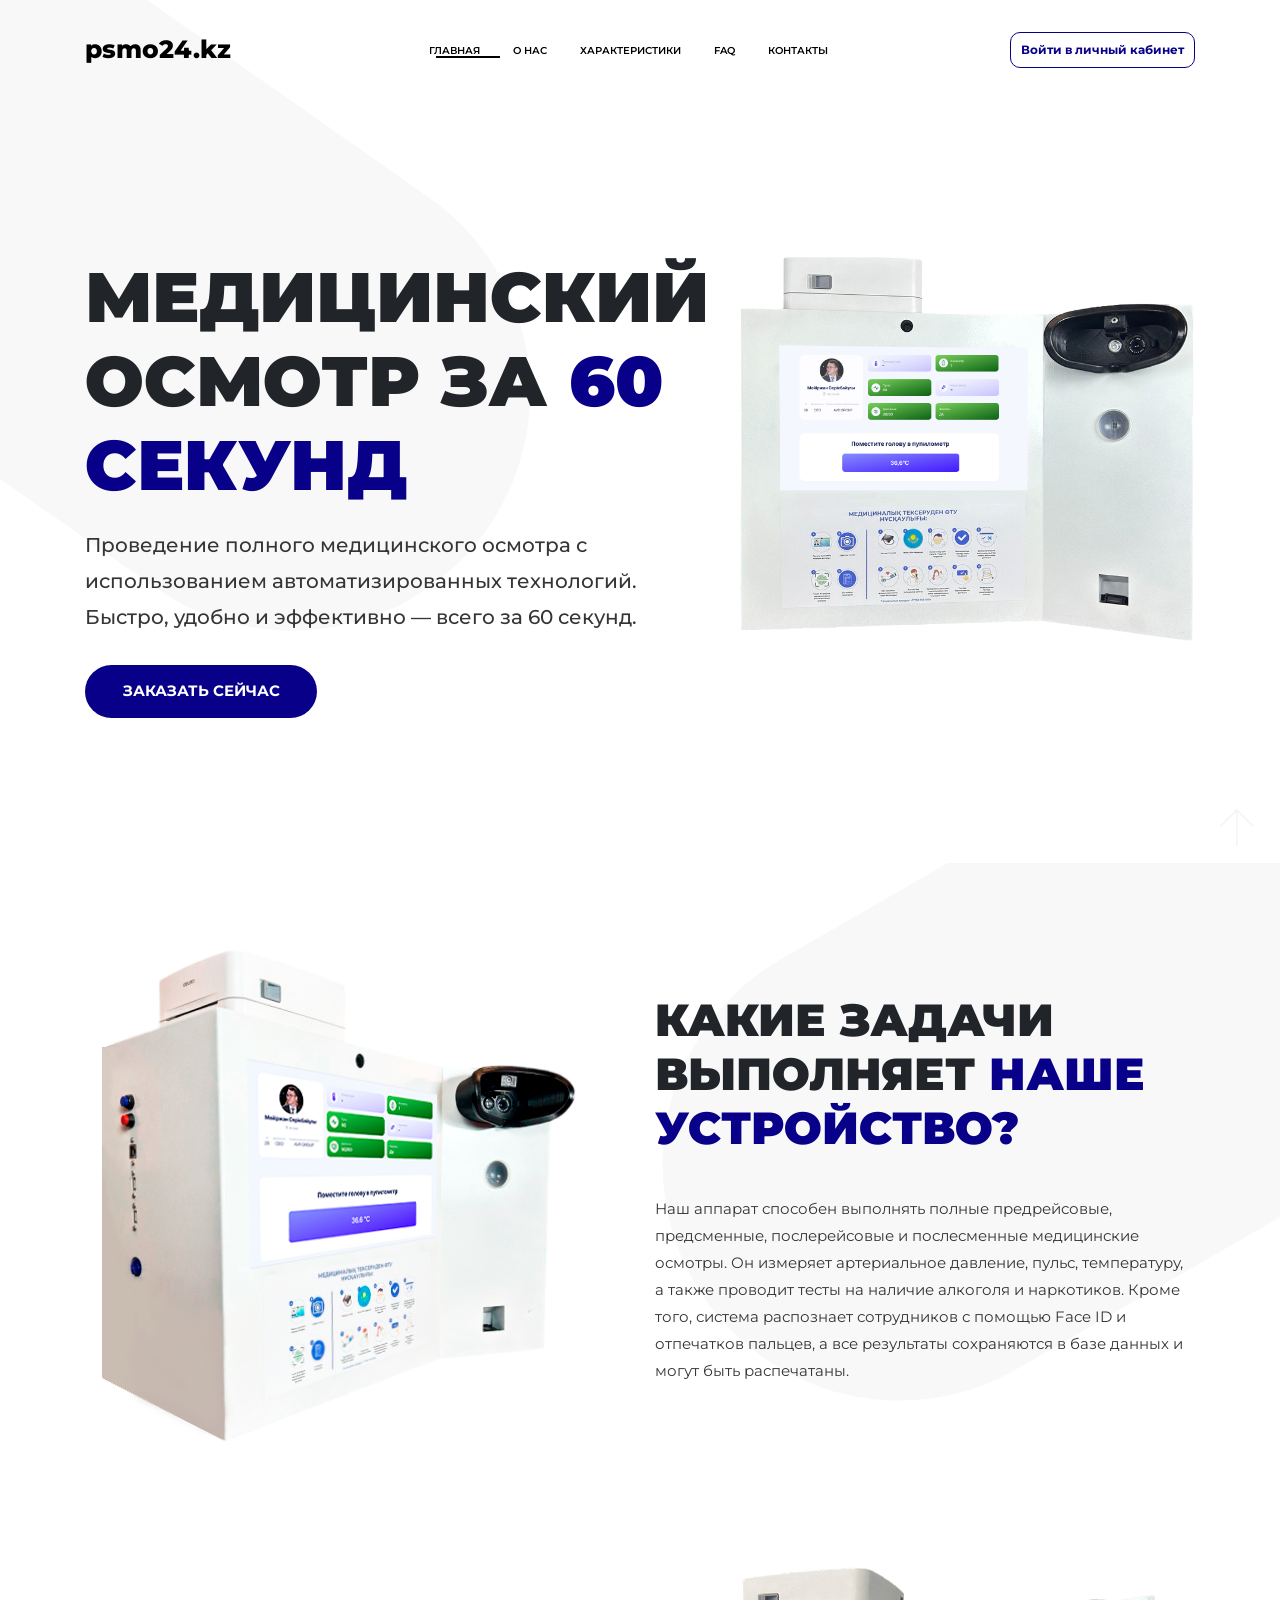
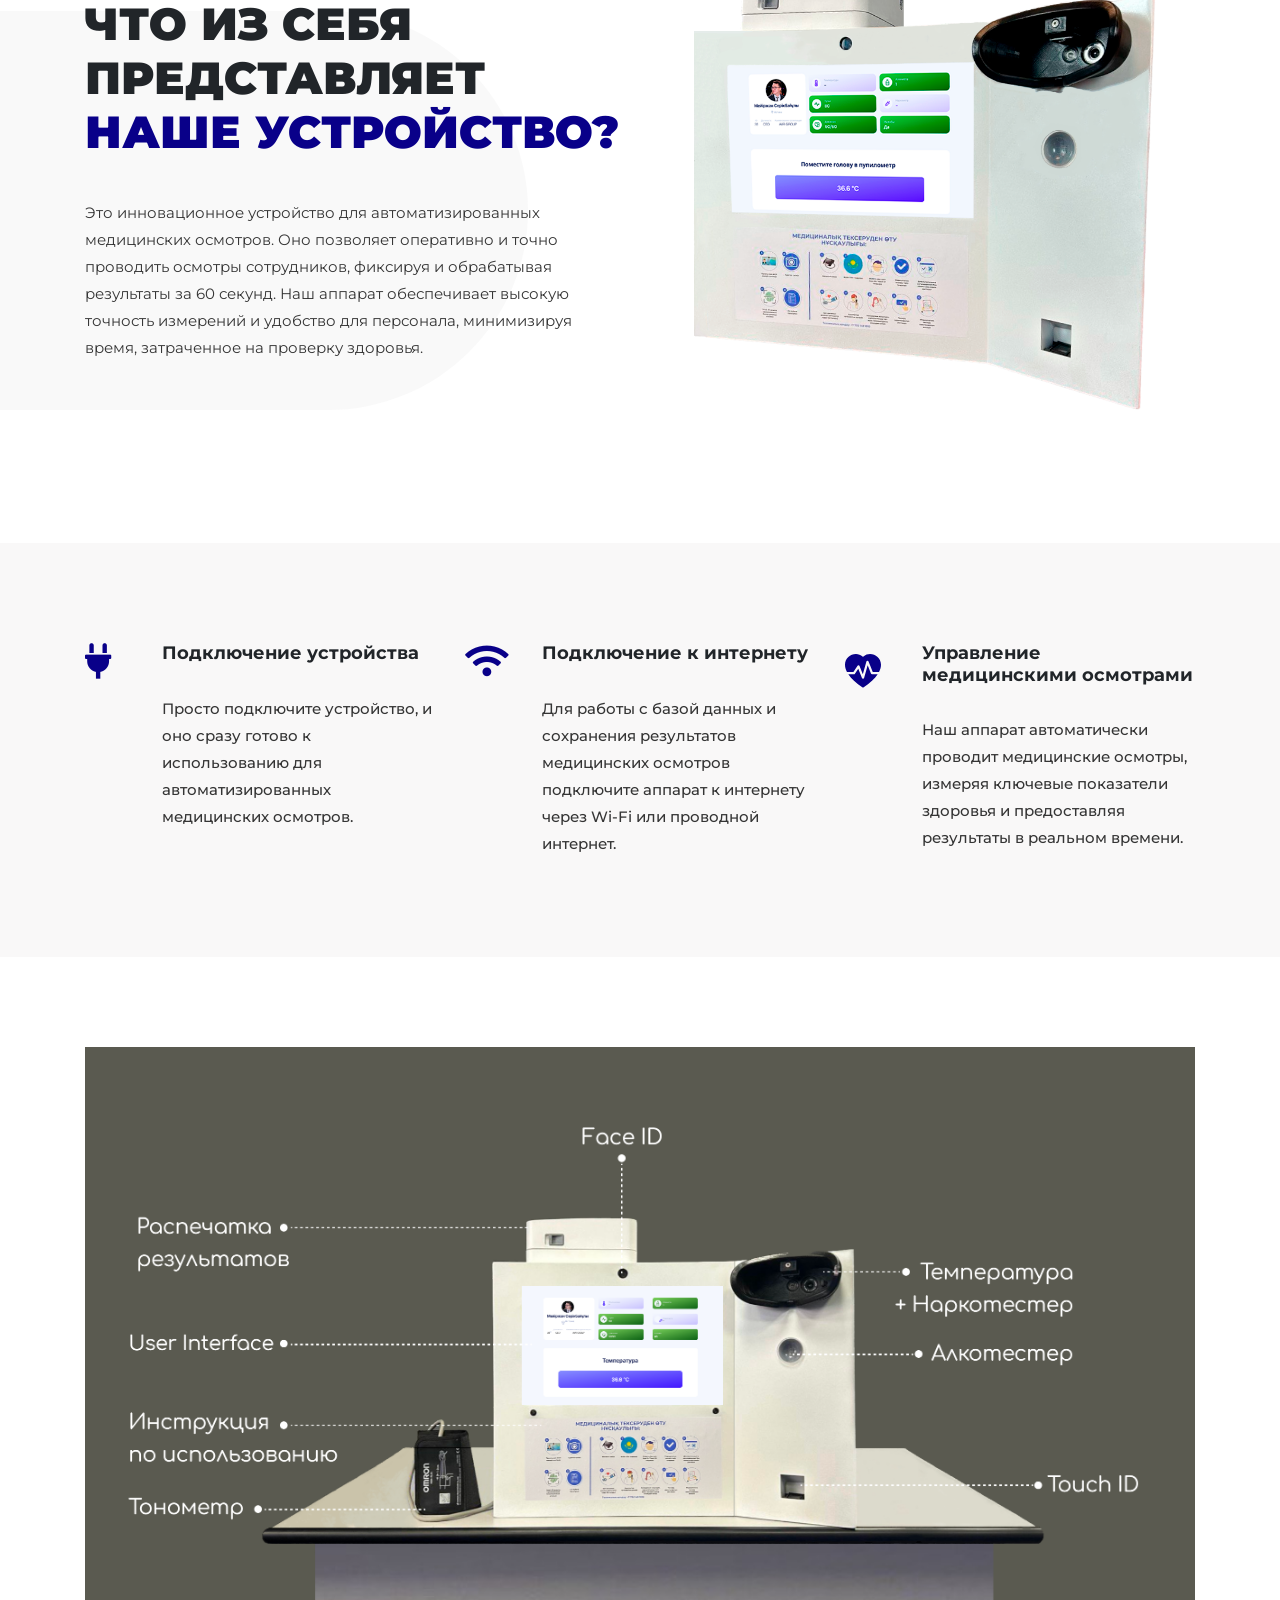
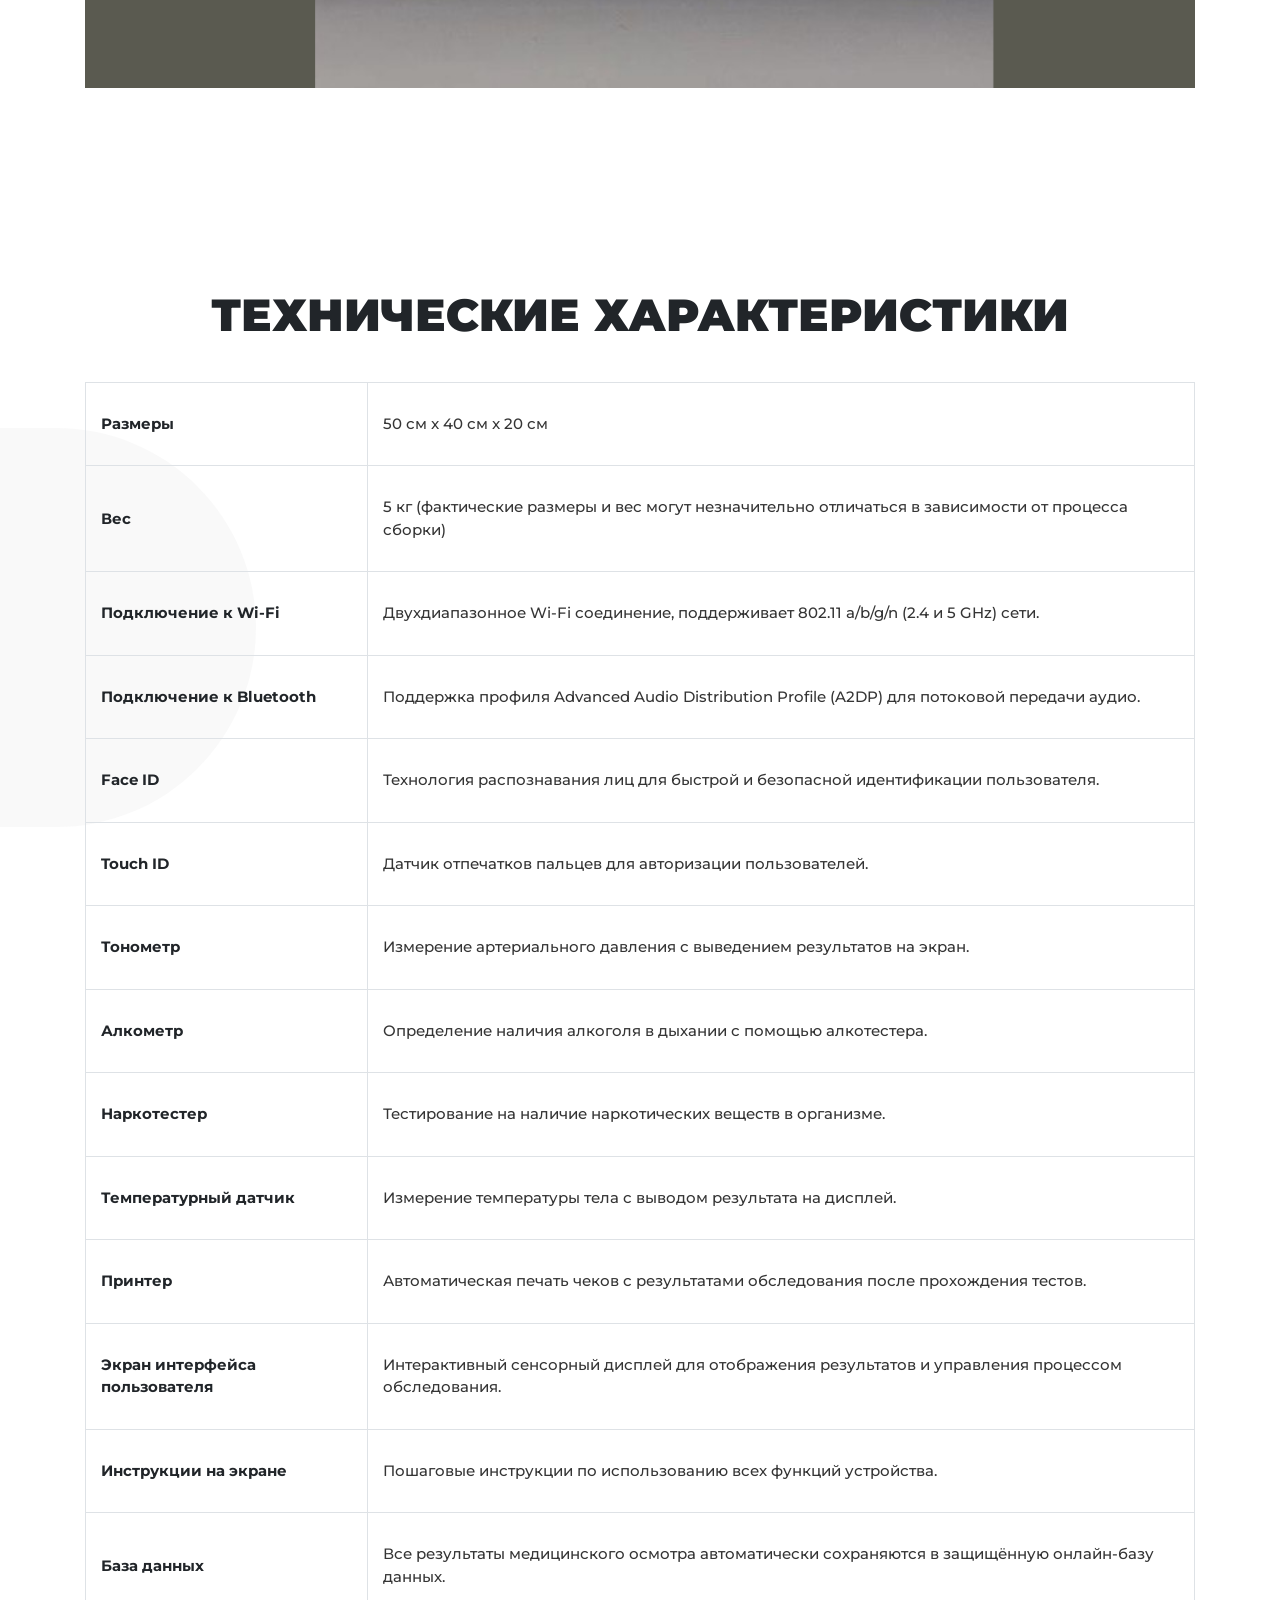
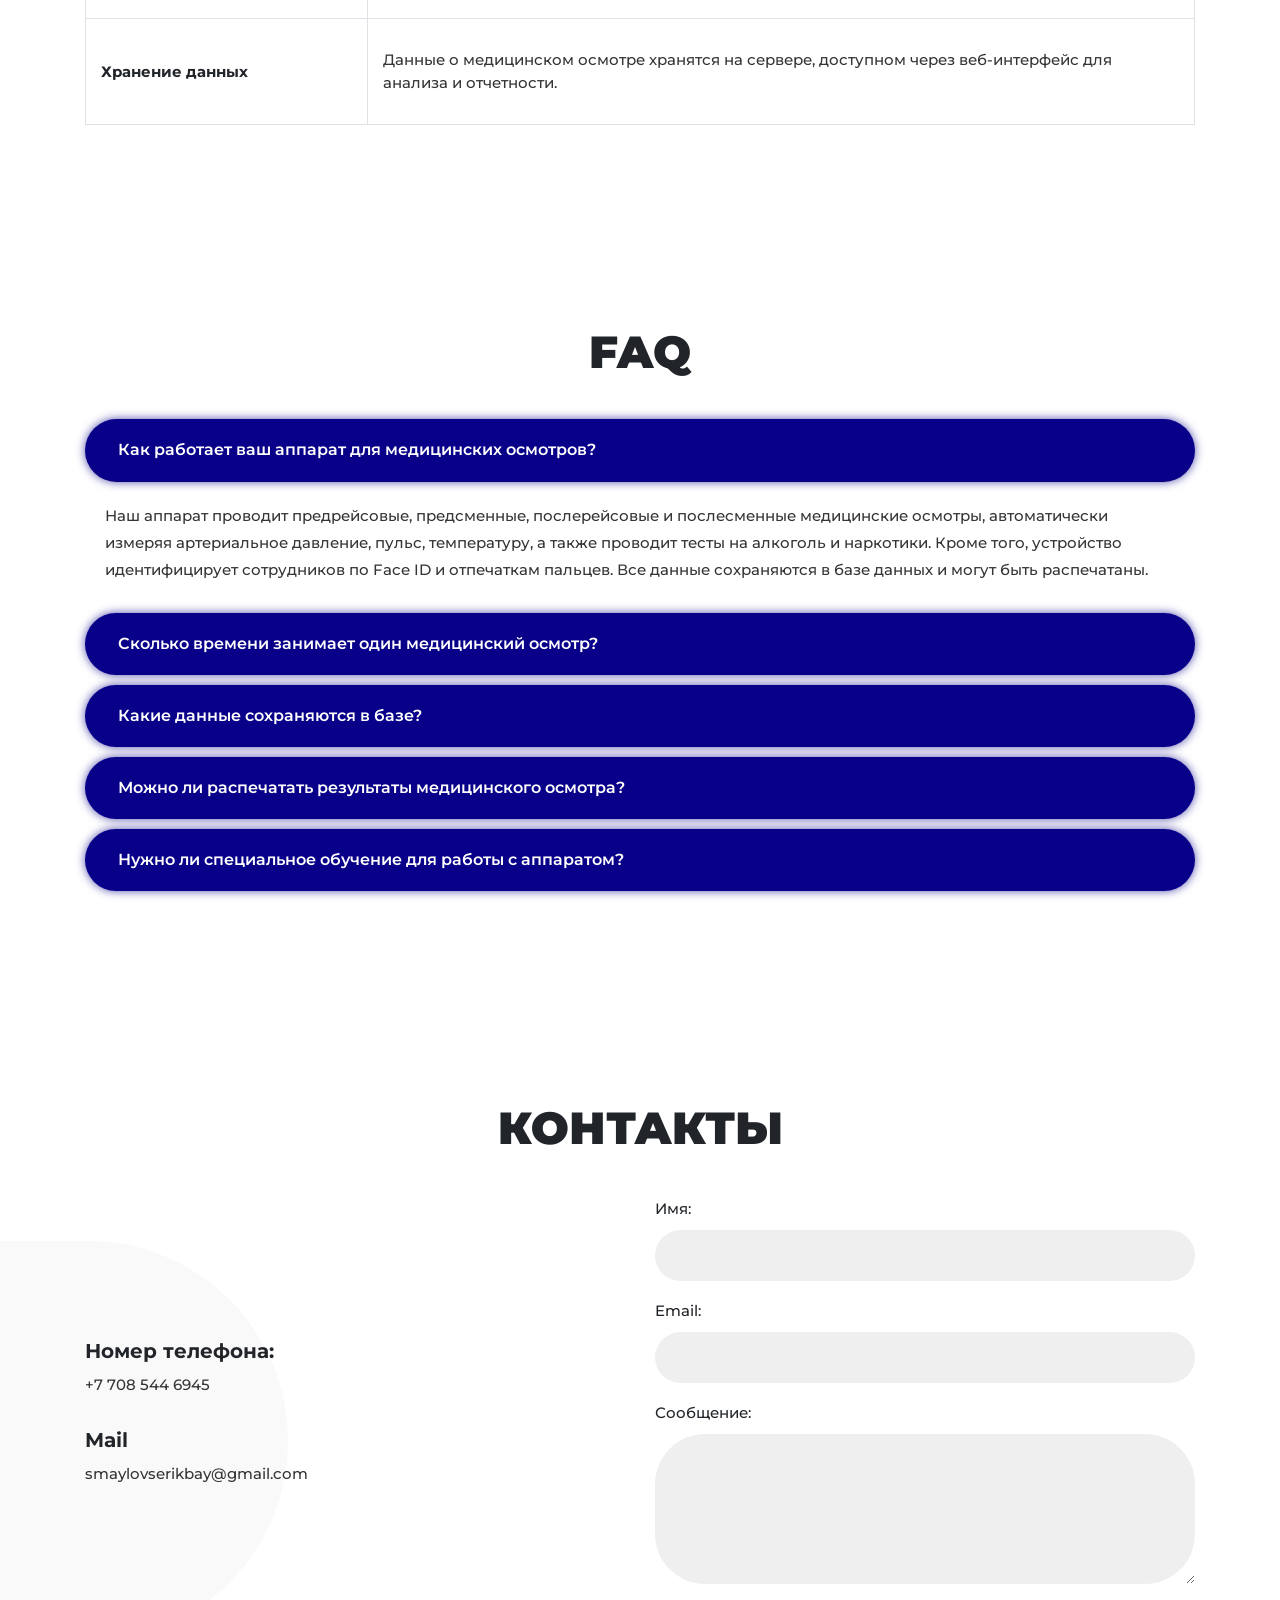
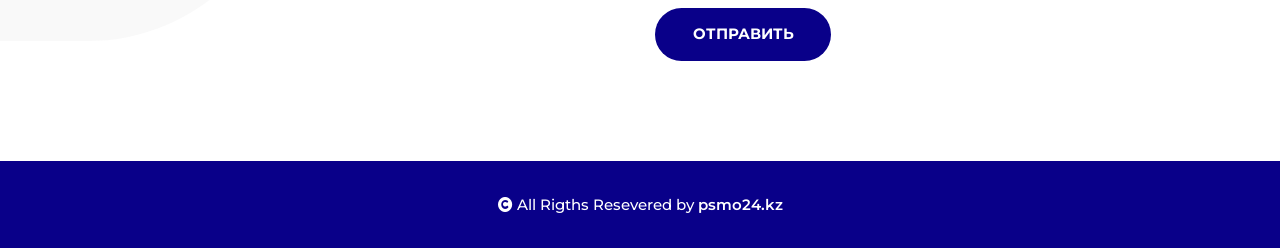
==== index.html @ 91b218cb "Deploy psmo24" ====
﻿<!DOCTYPE html>
<html class="no-js" lang="ru">
   <head>
      <meta charset="utf-8" />
      <meta http-equiv="x-ua-compatible" content="ie=edge" />
      <title>PSMO24 | Автоматизированная система медицинского осмотра</title>
      <meta name="description" content="Автоматизированная система медицинского осмотра" />
      <meta name="viewport" content="width=device-width, initial-scale=1, shrink-to-fit=no" />

      <link rel="manifest" href="site.webmanifest" />
      <link rel="apple-touch-icon" href="icon.png" />
      <!-- Place favicon.ico in the root directory -->

      <link rel="stylesheet" href="css\normalize.css" />
      <link rel="stylesheet" href="css\main.css" />
      <link rel="stylesheet" href="css\swiper.min.css" />
      <link rel="stylesheet" href="css\fancybox.min.css" />
      <link rel="stylesheet" href="css\slinky.min.css" />
      <link rel="stylesheet" href="css\font-awesome.min.css" />
      <link rel="stylesheet" href="css\bootstrap.min.css" />
      <link rel="stylesheet" href="css\thecho.css" />
      <link rel="stylesheet" href="css\responsive.css" />
   </head>

   <body>
      <!--[if lte IE 9]>
         <p class="browserupgrade">
            You are using an <strong>outdated</strong> browser. Please
            <a href="https://browsehappy.com/">upgrade your browser</a> to improve your experience and security.
         </p>
      <![endif]-->

      <!-- ============================================================================ -->
      <!-- =============================== Header Area ================================ -->
      <!-- ============================================================================ -->

      <header style="" class="thecho-header-area nav-header">
         <div class="container">
            <div class="row">
               <div class="col-md">
                  <nav class="navbar navbar-expand-md">
                     <a class="navbar-brand header-logo" href="index.html">PSMO24.kz</a>
                     <button
                        class="navbar-toggler"
                        type="button"
                        data-toggle="collapse"
                        data-target="#navbarSupportedContent"
                        aria-controls="navbarSupportedContent"
                        aria-expanded="false"
                        aria-label="Toggle navigation"
                     >
                        <span class="navbar-toggler-icon"></span>
                     </button>

                     <div class="collapse navbar-collapse" id="navbarSupportedContent">
                        <ul style="font-size: 10px; flex-wrap: wrap; justify-content: center;" class="one-page-nav navbar-nav mx-auto">
                           <li class="nav-item">
                              <a class="nav-link active" href="#home">Главная<span class="sr-only">(current)</span></a>
                           </li>
                           <li class="nav-item"><a class="nav-link" href="#about">О нас</a></li>
                           <li class="nav-item"><a class="nav-link" href="#features">Характеристики</a></li>
                           <li class="nav-item"><a class="nav-link" href="#faq-area">FAQ</a></li>
                           <li class="nav-item"><a class="nav-link" href="#contact">Контакты</a></li>
                        </ul>
                     </div>
                     <!-- .collapse .navbar-collapse -->
                     <a href="https://login.psmo24.kz/ru" class="login-btn">Войти в личный кабинет</a>
                  </nav>
               </div>
               <!-- .col -->
            </div>
            <!-- .row -->
         </div>
         <!-- .container -->
      </header>
      <!-- .thecho-header-area -->

      <header class="thecho-mobile-menu-area">
         <div class="container">
            <div class="row">
               <div class="col-md">
                  <div class="thecho-mobile-menu">
                     <ul class="active">
                        <li>
                           <a href="index.html"><span>psmo24</span></a>
                        </li>
                        <li>
                           <a href="#">
                              <span>
                                 <span class="bar"></span>
                                 <span class="bar"></span>
                                 <span class="bar"></span>
                              </span>
                           </a>
                           <ul class="one-page-nav">
                              <li>
                                 <a href="#home"><span>Главная</span></a>
                              </li>
                              <li>
                                 <a href="#about"><span>О нас</span></a>
                              </li>
                              <li>
                                 <a href="#features"><span>Характеристики</span></a>
                              </li>
                              <li>
                                 <a href="#products"><span>Продукты</span></a>
                              </li>
                              <li>
                                 <a href="#reviews"><span>Отзывы</span></a>
                              </li>
                              <li>
                                 <a href="#faq"><span>Faq</span></a>
                              </li>
                              <li>
                                 <a href="#contact"><span>Контакты</span></a>
                              </li>
                              <a href="https://login.psmo24.kz/ru" class="login-btn">Войти в личный кабинет</a>
                           </ul>
                        </li>
                     </ul>
                  </div>
                  <!-- .thecho-mobile-menu -->
               </div>
               <!-- .col -->
            </div>
            <!-- .row -->
         </div>
         <!-- .container -->
      </header>
      <!-- .thecho-mobile-menu-area -->

      <!-- ============================================================================ -->
      <!-- =============================== Banner Area ================================ -->
      <!-- ============================================================================ -->

      <section class="thecho-banner-area" id="home">
         <div class="banner-shape-bg">
            <img
               data-paroller-factor="-0.2"
               data-paroller-factor-xs="0.8"
               data-paroller-type="foreground"
               data-paroller-direction="horizontal"
               class="banner-shape"
               src="images\shape-1.svg"
               alt="Echo"
            />
         </div>
         <!-- .banner-shape-bg -->
         <div class="container">
            <div class="row">
               <div class="col-md md-order-2">
                  <div class="banner-intro">
                     <h1>МЕДИЦИНСКИЙ ОСМОТР ЗА <span>60 секунд</span></h1>
                     <p>
                        Проведение полного медицинского осмотра с использованием автоматизированных технологий. Быстро,
                        удобно и эффективно — всего за 60 секунд.
                     </p>
                     <div class="banner-cta">
                        <a href="#" class="thecho-btn text-uppercase">Заказать сейчас</a>
                     </div>
                     <!-- .banner-cta -->
                  </div>
                  <!-- .banner-intro -->
               </div>
               <!-- .col -->
               <div class="col-md md-order-1">
                  <div class="product-intro">
                     <img class="intro-thcho" src="images/main-1.png" alt="Echo" />

                     <!-- <div class="mic-details">
                            <div class="mic-wrapper feature-wrapper">
                                <div class="thecho-ovh">
                                    <h6>Microphone Off</h6>
                                </div>
                            </div>
                            <div class="mic-off feature-btn"></div>
                        </div>

                        <div class="vol-up-details">
                            <div class="feature-wrapper">
                                <div class="thecho-ovh">
                                    <h6>Make Volume Up</h6>
                                </div>
                            </div>
                            <div class="vol-up feature-btn"></div>
                        </div>

                        <div class="action-details">
                            <div class="action-wrapper feature-wrapper">
                                <div class="thecho-ovh">
                                    <h6>Great Action Btn</h6>
                                </div>
                            </div>
                            <div class="action-btn feature-btn"></div>
                        </div>
                        
                        <div class="vol-down-details">
                            <div class="feature-wrapper">
                                <div class="thecho-ovh">
                                    <h6>Make Volume Down</h6>
                                </div>
                            </div>
                            <div class="vol-down feature-btn"></div>
                        </div> -->
                  </div>
                  <!-- .product-intro -->
               </div>
               <!-- .col -->
            </div>
            <!-- .row -->
         </div>
         <!-- .container -->
      </section>
      <!-- .thecho-banner-area -->

      <!-- ============================================================================ -->
      <!-- ================================ About Area ================================ -->
      <!-- ============================================================================ -->

      <section class="thecho-about-area" id="about">
         <div class="thecho-single-about about-first">
            <div class="about-shape-bg">
               <img
                  data-paroller-factor="0.1"
                  data-paroller-factor-xs="0.8"
                  data-paroller-type="foreground"
                  data-paroller-direction="horizontal"
                  class="about-shape-one"
                  src="images\shape-2.svg"
                  alt="Echo"
               />
            </div>
            <!-- .about-shape-bg -->
            <div class="container">
               <div class="row">
                  <div class="col-md align-self-center">
                     <img class="intro-thcho" src="images/main-diagonal.png" alt="Echo" />
                  </div>
                  <!-- .col -->
                  <div class="col-md align-self-center">
                     <div class="about-details">
                        <h2 class="thecho-heading">Какие задачи выполняет <span>наше устройство?</span></h2>
                        <p>
                           Наш аппарат способен выполнять полные предрейсовые, предсменные, послерейсовые и послесменные
                           медицинские осмотры. Он измеряет артериальное давление, пульс, температуру, а также проводит
                           тесты на наличие алкоголя и наркотиков. Кроме того, система распознает сотрудников с помощью
                           Face ID и отпечатков пальцев, а все результаты сохраняются в базе данных и могут быть
                           распечатаны.
                        </p>
                        <!-- .about-cta -->
                     </div>
                     <!-- .about-details -->
                  </div>
                  <!-- .col -->
               </div>
               <!-- .row -->
            </div>
            <!-- .container -->
         </div>
         <!-- .thecho-single-about -->
         <div class="thecho-single-about about-second">
            <div class="about-shape-bg">
               <img
                  data-paroller-factor="-0.1"
                  data-paroller-factor-xs="0.9"
                  data-paroller-type="foreground"
                  data-paroller-direction="horizontal"
                  class="about-shape-two"
                  src="images\shape-3.svg"
                  alt="Echo"
               />
            </div>
            <!-- .about-shape-bg -->
            <div class="container">
               <div class="row">
                  <div class="col-md align-self-center">
                     <div class="about-details">
                        <h2 class="thecho-heading">Что из себя представляет <span>наше устройство?</span></h2>
                        <p>
                           Это инновационное устройство для автоматизированных медицинских осмотров. Оно позволяет
                           оперативно и точно проводить осмотры сотрудников, фиксируя и обрабатывая результаты за 60
                           секунд. Наш аппарат обеспечивает высокую точность измерений и удобство для персонала,
                           минимизируя время, затраченное на проверку здоровья.
                        </p>
                        <!-- .about-cta -->
                     </div>
                     <!-- .about-details -->
                  </div>
                  <!-- .col -->
                  <div class="col-md col-12 align-self-center">
                     <img class="intro-echo" src="images/main-3.png" alt="Echo" />
                  </div>
                  <!-- .col -->
               </div>
               <!-- .row -->
            </div>
            <!-- .container -->
         </div>
         <!-- .thecho-single-about -->
      </section>
      <!-- .thecho-about-area -->

      <!-- ============================================================================ -->
      <!-- ============================ How It Works Area ============================= -->
      <!-- ============================================================================ -->

      <section class="thecho-how-it-works-area">
         <div class="container">
            <div class="row">
               <div class="col-md">
                  <div class="hiw-wrapper">
                     <i class="fas fa-plug"></i>
                     <div class="hiw-details">
                        <h5>Подключение устройства</h5>
                        <p>
                           Просто подключите устройство, и оно сразу готово к использованию для автоматизированных
                           медицинских осмотров.
                        </p>
                     </div>
                     <!-- .hiw-details -->
                  </div>
                  <!-- .hiw-wrapper -->
               </div>
               <!-- .col -->
               <div class="col-md">
                  <div class="hiw-wrapper">
                     <i class="fas fa-wifi"></i>
                     <div class="hiw-details">
                        <h5>Подключение к интернету</h5>
                        <p>
                           Для работы с базой данных и сохранения результатов медицинских осмотров подключите аппарат к
                           интернету через Wi-Fi или проводной интернет.
                        </p>
                     </div>
                     <!-- .hiw-details -->
                  </div>
                  <!-- .hiw-wrapper -->
               </div>
               <!-- .col -->
               <div class="col-md">
                  <div class="hiw-wrapper mb-0">
                     <i
                        ><svg
                           xmlns="http://www.w3.org/2000/svg"
                           width="36"
                           height="36"
                           fill="currentColor"
                           class="bi bi-heart-pulse-fill"
                           viewBox="0 0 16 16"
                        >
                           <path
                              fill-rule="evenodd"
                              d="M1.475 9C2.702 10.84 4.779 12.871 8 15c3.221-2.129 5.298-4.16 6.525-6H12a.5.5 0 0 1-.464-.314l-1.457-3.642-1.598 5.593a.5.5 0 0 1-.945.049L5.889 6.568l-1.473 2.21A.5.5 0 0 1 4 9H1.475ZM.879 8C-2.426 1.68 4.41-2 7.824 1.143c.06.055.119.112.176.171a3.12 3.12 0 0 1 .176-.17C11.59-2 18.426 1.68 15.12 8h-2.783l-1.874-4.686a.5.5 0 0 0-.945.049L7.921 8.956 6.464 5.314a.5.5 0 0 0-.88-.091L3.732 8H.88Z"
                           /></svg
                     ></i>
                     <div class="hiw-details">
                        <h5>Управление медицинскими осмотрами</h5>
                        <p>
                           Наш аппарат автоматически проводит медицинские осмотры, измеряя ключевые показатели здоровья
                           и предоставляя результаты в реальном времени.
                        </p>
                     </div>
                     <!-- .hiw-details -->
                  </div>
                  <!-- .hiw-wrapper -->
               </div>
               <!-- .col -->
            </div>
            <!-- .row -->
         </div>
         <!-- .container -->
      </section>
      <!-- .thecho-how-it-works-area -->

      <!-- ============================================================================ -->
      <!-- ================================ Feature Area ============================== -->
      <!-- ============================================================================ -->

      <section class="thecho-features-area" id="features">
         <div class="container">
            <img src="./images/interface.png" style="width: 100%; height: 100%; object-fit: cover" alt="interface" />
            <!-- .row -->
         </div>
         <!-- .container -->
      </section>
      <!-- .thecho-features-area -->

      <!-- ============================================================================ -->
      <!-- ============================= Technical Followup =========================== -->
      <!-- ============================================================================ -->

      <section class="thecho-technical-followup">
         <div class="about-shape-bg">
            <img class="about-shape-two" src="images\shape-3.svg" alt="Echo" />
         </div>
         <!-- .about-shape-bg -->
         <!-- .echo-bg -->
         <div class="container">
            <div class="row">
               <div class="col">
                  <h2 class="thecho-heading text-center">Технические характеристики</h2>
                  <table class="table table-bordered">
                     <tbody>
                        <tr>
                           <th>Размеры</th>
                           <td>50 см x 40 см x 20 см</td>
                        </tr>
                        <tr>
                           <th>Вес</th>
                           <td>
                              5 кг (фактические размеры и вес могут незначительно отличаться в зависимости от процесса
                              сборки)
                           </td>
                        </tr>
                        <tr>
                           <th>Подключение к Wi-Fi</th>
                           <td>Двухдиапазонное Wi-Fi соединение, поддерживает 802.11 a/b/g/n (2.4 и 5 GHz) сети.</td>
                        </tr>
                        <tr>
                           <th>Подключение к Bluetooth</th>
                           <td>
                              Поддержка профиля Advanced Audio Distribution Profile (A2DP) для потоковой передачи аудио.
                           </td>
                        </tr>
                        <tr>
                           <th>Face ID</th>
                           <td>Технология распознавания лиц для быстрой и безопасной идентификации пользователя.</td>
                        </tr>
                        <tr>
                           <th>Touch ID</th>
                           <td>Датчик отпечатков пальцев для авторизации пользователей.</td>
                        </tr>
                        <tr>
                           <th>Тонометр</th>
                           <td>Измерение артериального давления с выведением результатов на экран.</td>
                        </tr>
                        <tr>
                           <th>Алкометр</th>
                           <td>Определение наличия алкоголя в дыхании с помощью алкотестера.</td>
                        </tr>
                        <tr>
                           <th>Наркотестер</th>
                           <td>Тестирование на наличие наркотических веществ в организме.</td>
                        </tr>
                        <tr>
                           <th>Температурный датчик</th>
                           <td>Измерение температуры тела с выводом результата на дисплей.</td>
                        </tr>
                        <tr>
                           <th>Принтер</th>
                           <td>Автоматическая печать чеков с результатами обследования после прохождения тестов.</td>
                        </tr>
                        <tr>
                           <th>Экран интерфейса пользователя</th>
                           <td>
                              Интерактивный сенсорный дисплей для отображения результатов и управления процессом
                              обследования.
                           </td>
                        </tr>
                        <tr>
                           <th>Инструкции на экране</th>
                           <td>Пошаговые инструкции по использованию всех функций устройства.</td>
                        </tr>
                        <tr>
                           <th>База данных</th>
                           <td>
                              Все результаты медицинского осмотра автоматически сохраняются в защищённую онлайн-базу
                              данных.
                           </td>
                        </tr>
                        <tr>
                           <th>Хранение данных</th>
                           <td>
                              Данные о медицинском осмотре хранятся на сервере, доступном через веб-интерфейс для
                              анализа и отчетности.
                           </td>
                        </tr>
                     </tbody>
                  </table>
               </div>
               <!-- .col -->
            </div>
            <!-- .row -->
         </div>
         <!-- .container -->
      </section>
      <!-- .thecho-technical-followup -->

      <!-- ============================================================================ -->
      <!-- ============================= Watch Promo Video ============================ -->
      <!-- ============================================================================ -->

      <!-- ============================================================================ -->
      <!-- =============================== Products Area ============================== -->
      <!-- ============================================================================ -->

      
      <!-- .thecho-products-area -->

      <!-- ============================================================================ -->
      <!-- =============================== Review Area ============================== -->
      <!-- ============================================================================ -->

      <!-- <section class="thecho-review-area" id="reviews">
         <div class="container">
            <div class="row">
               <div class="col">
                  <div class="thecho-reviews swiper-container">
                     <div class="thecho-review swiper-wrapper">
                        <div class="single-review swiper-slide">
                           <div class="row">
                              <div class="col-sm-3 d-none d-sm-block">
                                 <img src="images\thcho.png" alt="Client Image" />
                              </div>
                              <div class="col-sm-9">
                                 <div class="review-details">
                                    <h4>Marc Henry</h4>
                                    <p>
                                       Having worked in the electronics retail industry for years now, I've seen scores
                                       of Smart devices come and go. Until now, nobody quite got it right. In the Thcho
                                       Dot, Amazon has created a near perfect blend of hardware and software.
                                    </p>
                                 </div>
                              </div>
                           </div>
                        </div>
                        <div class="single-review swiper-slide">
                           <div class="row">
                              <div class="col-sm-3 d-none d-sm-block">
                                 <img src="images\thcho.png" alt="Client Image" />
                              </div>
                              <div class="col-sm-9">
                                 <div class="review-details">
                                    <h4>Jeica Doe</h4>
                                    <p>
                                       Having worked in the electronics retail industry for years now, I've seen scores
                                       of Smart devices come and go. Until now, nobody quite got it right. In the Thcho
                                       Dot, Amazon has created a near perfect blend of hardware and software.
                                    </p>
                                 </div>
                              </div>
                           </div>
                        </div>
                        <div class="single-review swiper-slide">
                           <div class="row">
                              <div class="col-sm-3 d-none d-sm-block">
                                 <img src="images\thcho.png" alt="Client Image" />
                              </div>
                              <div class="col-sm-9">
                                 <div class="review-details">
                                    <h4>Lynn Daniels</h4>
                                    <p>
                                       Having worked in the electronics retail industry for years now, I've seen scores
                                       of Smart devices come and go. Until now, nobody quite got it right. In the Thcho
                                       Dot, Amazon has created a near perfect blend of hardware and software.
                                    </p>
                                 </div>
                              </div>
                           </div>
                        </div>
                     </div>
                     <div class="swiper-button-next"></div>
                     <div class="swiper-button-prev"></div>
                  </div>
               </div>
            </div>
         </div>
      </section> -->

      <!-- ============================================================================ -->
      <!-- =============================== Faq Area ============================== -->
      <!-- ============================================================================ -->

      <section class="thecho-faq-area" id="#faq-area">
         <div class="container">
            <div class="row">
               <div class="col">
                  <h2 class="thecho-heading text-center">Faq</h2>
                  <div class="row">
                     <div class="col-md align-self-center">
                        <div class="accordion" id="faq">
                           <div class="card">
                              <div class="card-header" id="headingOne">
                                 <h5 class="mb-0">
                                    <button
                                       class="btn btn-link"
                                       type="button"
                                       data-toggle="collapse"
                                       data-target="#collapseOne"
                                       aria-expanded="true"
                                       aria-controls="collapseOne"
                                    >
                                       Как работает ваш аппарат для медицинских осмотров?
                                    </button>
                                 </h5>
                              </div>
                              <!-- .card-header -->

                              <div
                                 id="collapseOne"
                                 class="collapse show"
                                 aria-labelledby="headingOne"
                                 data-parent="#faq"
                              >
                                 <div class="card-body">
                                    Наш аппарат проводит предрейсовые, предсменные, послерейсовые и послесменные
                                    медицинские осмотры, автоматически измеряя артериальное давление, пульс,
                                    температуру, а также проводит тесты на алкоголь и наркотики. Кроме того, устройство
                                    идентифицирует сотрудников по Face ID и отпечаткам пальцев. Все данные сохраняются в
                                    базе данных и могут быть распечатаны.
                                 </div>
                                 <!-- .card-body -->
                              </div>
                              <!-- .collapse -->
                           </div>
                           <!-- .card -->
                           <div class="card">
                              <div class="card-header" id="headingTwo">
                                 <h5 class="mb-0">
                                    <button
                                       class="btn btn-link"
                                       type="button"
                                       data-toggle="collapse"
                                       data-target="#collapseTwo"
                                       aria-expanded="true"
                                       aria-controls="collapseTwo"
                                    >
                                       Сколько времени занимает один медицинский осмотр?
                                    </button>
                                 </h5>
                              </div>
                              <!-- .card-header -->

                              <div id="collapseTwo" class="collapse" aria-labelledby="headingTwo" data-parent="#faq">
                                 <div class="card-body">
                                    Процесс осмотра занимает всего 60 секунд. За это время аппарат проводит все
                                    необходимые измерения, включая тесты на наличие алкоголя и наркотиков, и формирует
                                    отчет с результатами.
                                 </div>
                                 <!-- .card-body -->
                              </div>
                              <!-- .collapse -->
                           </div>
                           <!-- .card -->
                           <div class="card">
                              <div class="card-header" id="headingThree">
                                 <h5 class="mb-0">
                                    <button
                                       class="btn btn-link"
                                       type="button"
                                       data-toggle="collapse"
                                       data-target="#collapseThree"
                                       aria-expanded="true"
                                       aria-controls="collapseThree"
                                    >
                                       Какие данные сохраняются в базе?
                                    </button>
                                 </h5>
                              </div>
                              <!-- .card-header -->

                              <div
                                 id="collapseThree"
                                 class="collapse"
                                 aria-labelledby="headingThree"
                                 data-parent="#faq"
                              >
                                 <div class="card-body">
                                    В базу данных автоматически сохраняются все результаты медицинских осмотров, включая
                                    показатели артериального давления, пульса, температуры, результаты тестов на
                                    алкоголь и наркотики, а также данные по идентификации сотрудника (Face ID и
                                    отпечатки пальцев).
                                 </div>
                                 <!-- .card-body -->
                              </div>
                              <!-- .collapse -->
                           </div>
                           <!-- .card -->
                           <div class="card">
                              <div class="card-header" id="headingFour">
                                 <h5 class="mb-0">
                                    <button
                                       class="btn btn-link"
                                       type="button"
                                       data-toggle="collapse"
                                       data-target="#collapseFour"
                                       aria-expanded="true"
                                       aria-controls="collapseFour"
                                    >
                                       Можно ли распечатать результаты медицинского осмотра?
                                    </button>
                                 </h5>
                              </div>
                              <!-- .card-header -->

                              <div id="collapseFour" class="collapse" aria-labelledby="headingFour" data-parent="#faq">
                                 <div class="card-body">
                                    Да, аппарат оснащен функцией печати, позволяющей сразу получить результаты осмотра
                                    на бумаге. Это удобно для архивации или передачи данных в другие системы учета.
                                 </div>
                                 <!-- .card-body -->
                              </div>
                              <!-- .collapse -->
                           </div>
                           <!-- .card -->
                           <div class="card">
                              <div class="card-header" id="headingFive">
                                 <h5 class="mb-0">
                                    <button
                                       class="btn btn-link"
                                       type="button"
                                       data-toggle="collapse"
                                       data-target="#collapseFive"
                                       aria-expanded="true"
                                       aria-controls="collapseFive"
                                    >
                                       Нужно ли специальное обучение для работы с аппаратом?
                                    </button>
                                 </h5>
                              </div>
                              <!-- .card-header -->

                              <div id="collapseFive" class="collapse" aria-labelledby="headingFive" data-parent="#faq">
                                 <div class="card-body">
                                    Нет, аппарат интуитивно понятен в использовании. Процесс медицинского осмотра
                                    полностью автоматизирован, и пользователям не требуется специальное обучение.
                                    Достаточно просто следовать инструкциям на экране.
                                 </div>
                                 <!-- .card-body -->
                              </div>
                              <!-- .collapse -->
                           </div>
                           <!-- .card -->
                        </div>
                        <!-- .accordion -->
                     </div>
                     <!-- .col-md -->
                  </div>
                  <!-- .row -->
               </div>
               <!-- .col -->
            </div>
            <!-- .row -->
         </div>
         <!-- .container -->
      </section>
      <!-- .thecho-faq-area -->

      <!-- ============================================================================ -->
      <!-- ================================= Subscribe ================================ -->
      <!-- ============================================================================ -->

      <!-- ============================================================================ -->
      <!-- ================================== Contact ================================= -->
      <!-- ============================================================================ -->

      <section class="contact-area" id="contact">
         <div class="about-shape-bg">
            <img class="about-shape-two" src="images\shape-3.svg" alt="Thcho" />
         </div>
         <!-- .about-shape-bg -->
         <div class="container">
            <div class="row">
               <div class="col">
                  <div class="contact">
                     <h2 class="thecho-heading text-center">Контакты</h2>
                     <div class="row">
                        <div class="col-md align-self-center">
                           <div class="contact-details">
                              <div class="single-detail">
                                 <h5>Номер телефона:</h5>
                                 <p><a href="tel:+77085446945">+7 708 544 6945</a></p>
                              </div>
                              <!-- .single-detail -->
                              <div class="single-detail">
                                 <h5>Mail</h5>
                                 <p><a href="mailto:smaylovserikbay@gmail.com">smaylovserikbay@gmail.com</a></p>
                              </div>
                              <!-- .single-detail -->

                              <!-- .single-detail -->
                           </div>
                           <!-- .contact-details -->
                        </div>
                        <!-- .col-md -->
                        <div class="col-md">
                           <form class="contact-form" action="#">
                              <p>
                                 <label for="name">Имя:</label>
                                 <input type="text" name="name" id="name" />
                              </p>
                              <p>
                                 <label for="email">Email:</label>
                                 <input type="email" name="email" id="email" />
                              </p>
                              <p>
                                 <label for="message">Сообщение:</label>
                                 <textarea name="message" id="message"></textarea>
                              </p>
                              <button class="thecho-btn text-uppercase" type="submit">Отправить</button>
                           </form>
                        </div>
                        <!-- .col-md -->
                     </div>
                     <!-- .row -->
                  </div>
                  <!-- .contact -->
               </div>
               <!-- .col -->
            </div>
            <!-- .row -->
         </div>
         <!-- .container -->
      </section>
      <!-- .contact-area -->

      <!-- ============================================================================ -->
      <!-- ================================= Grab CTA ================================= -->
      <!-- ============================================================================ -->

      <!-- ============================================================================ -->
      <!-- =================================== Footer ================================= -->
      <!-- ============================================================================ -->

      <footer class="footer-area">
         <div class="footer-bottom">
            <div class="container">
               <div class="row">
                  <div class="col">
                     <p class="text-center">
                        <i class="fas fa-copyright"></i> All Rigths Resevered by <a href="#">psmo24.kz</a>
                     </p>
                  </div>
                  <!-- .col -->
               </div>
               <!-- .row -->
            </div>
            <!-- .container -->
         </div>
         <!-- .footer-bottom -->
      </footer>
      <!-- .footer-area -->

      <a href="#" id="top" class="top">
         <img class="intro-thcho" src="images\top.png" alt="Top" />
      </a>

      <script src="js\modernizr-3.6.0.min.js"></script>
      <script
         src="https://code.jquery.com/jquery-1.12.4.min.js"
         integrity="sha256-ZosEbRLbNQzLpnKIkEdrPv7lOy9C27hHQ+Xp8a4MxAQ="
         crossorigin="anonymous"
      ></script>
      <script src="js\bootstrap.min.js"></script>
      <script src="js\jquery.paroller.min.js"></script>
      <script src="js\slinky.min.js"></script>
      <script src="js\jquery.fancybox.min.js"></script>
      <script src="js\swiper.min.js"></script>
      <script src="js\jquery.easing.min.js"></script>
      <script src="js\app.js"></script>
   </body>
</html>
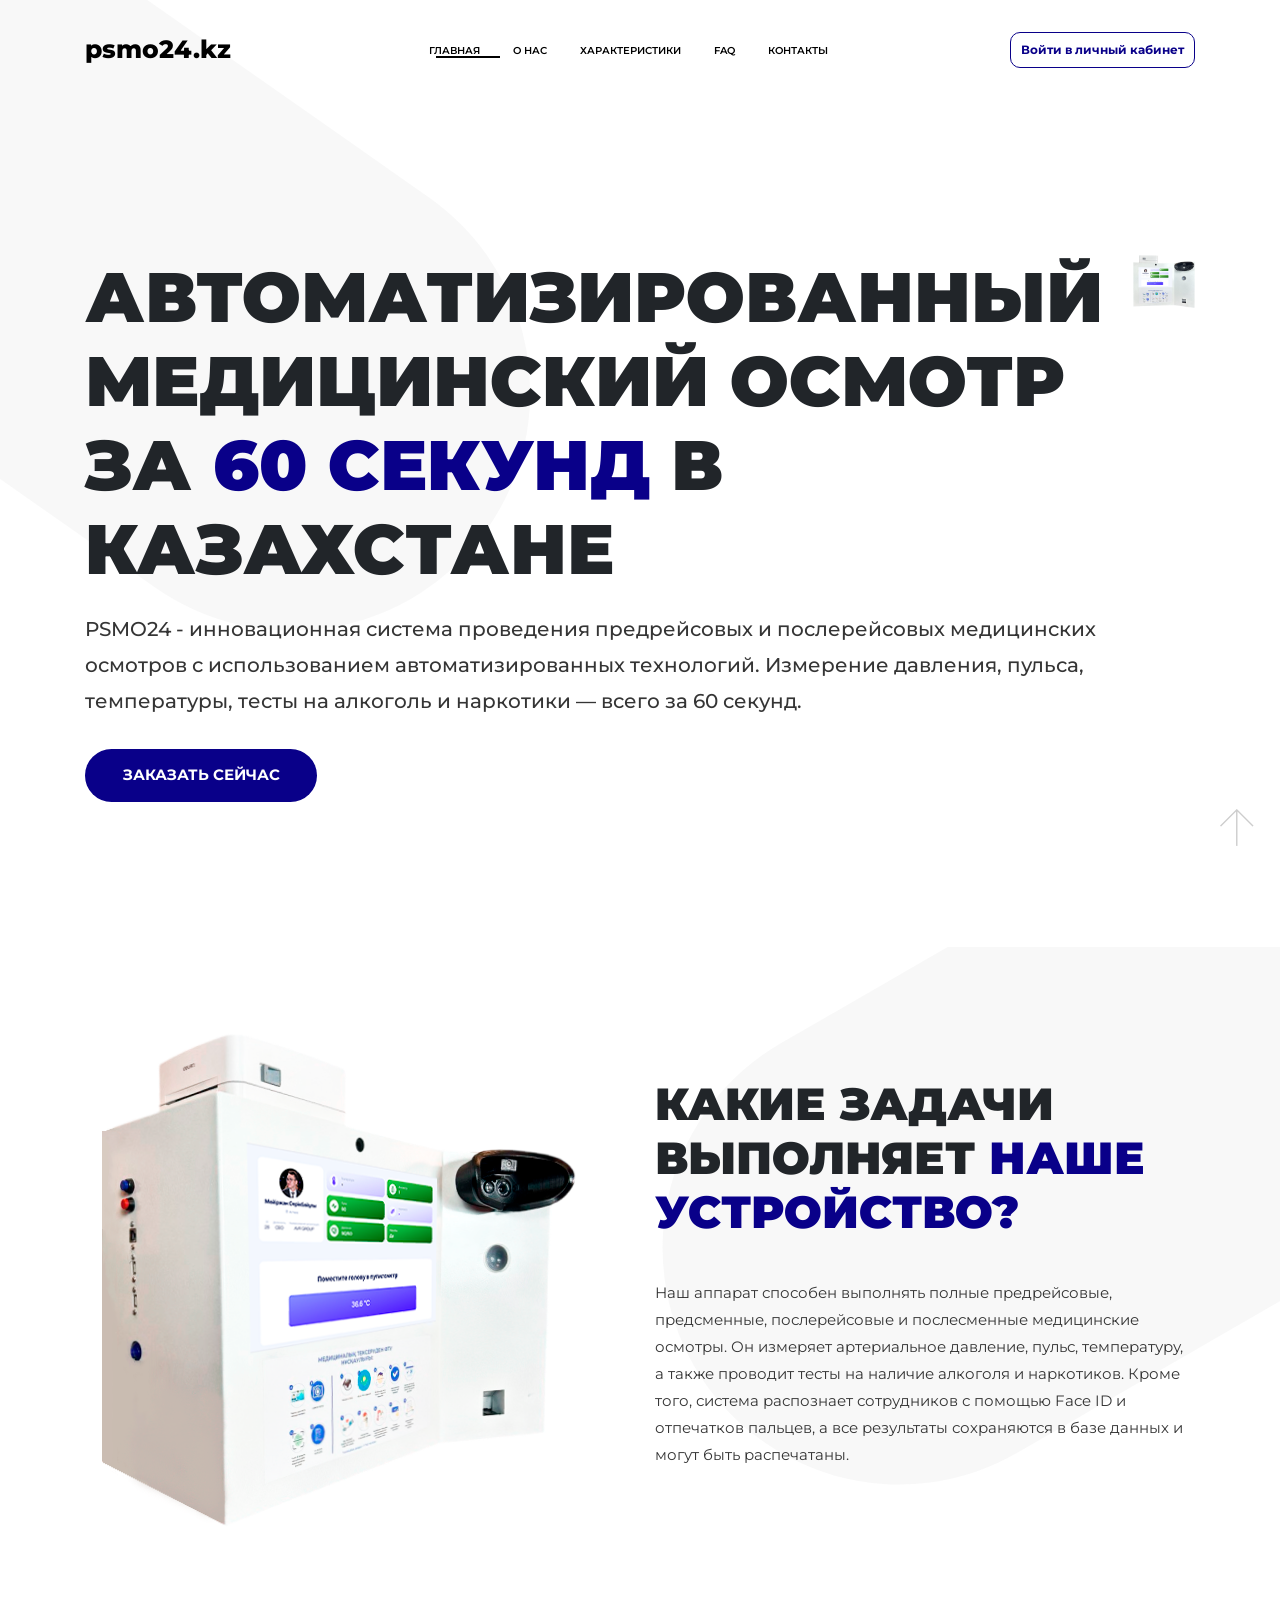
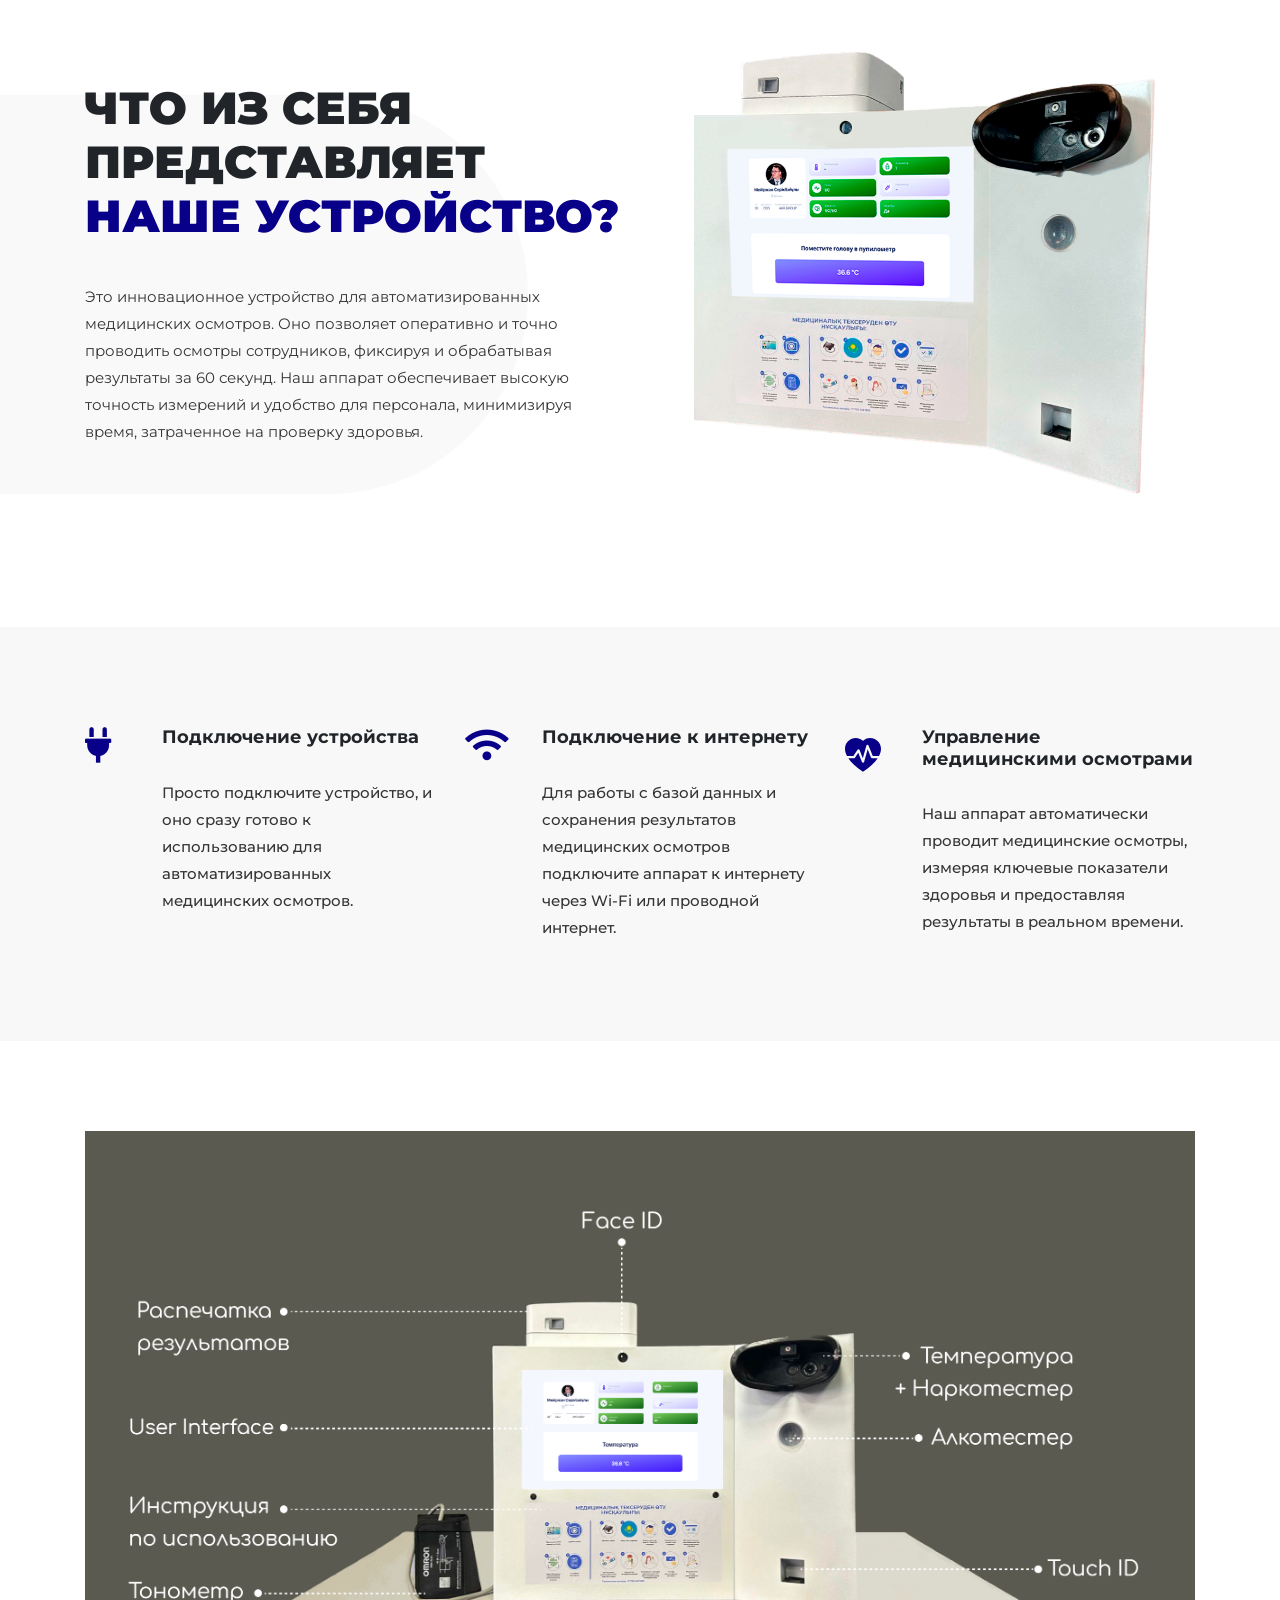
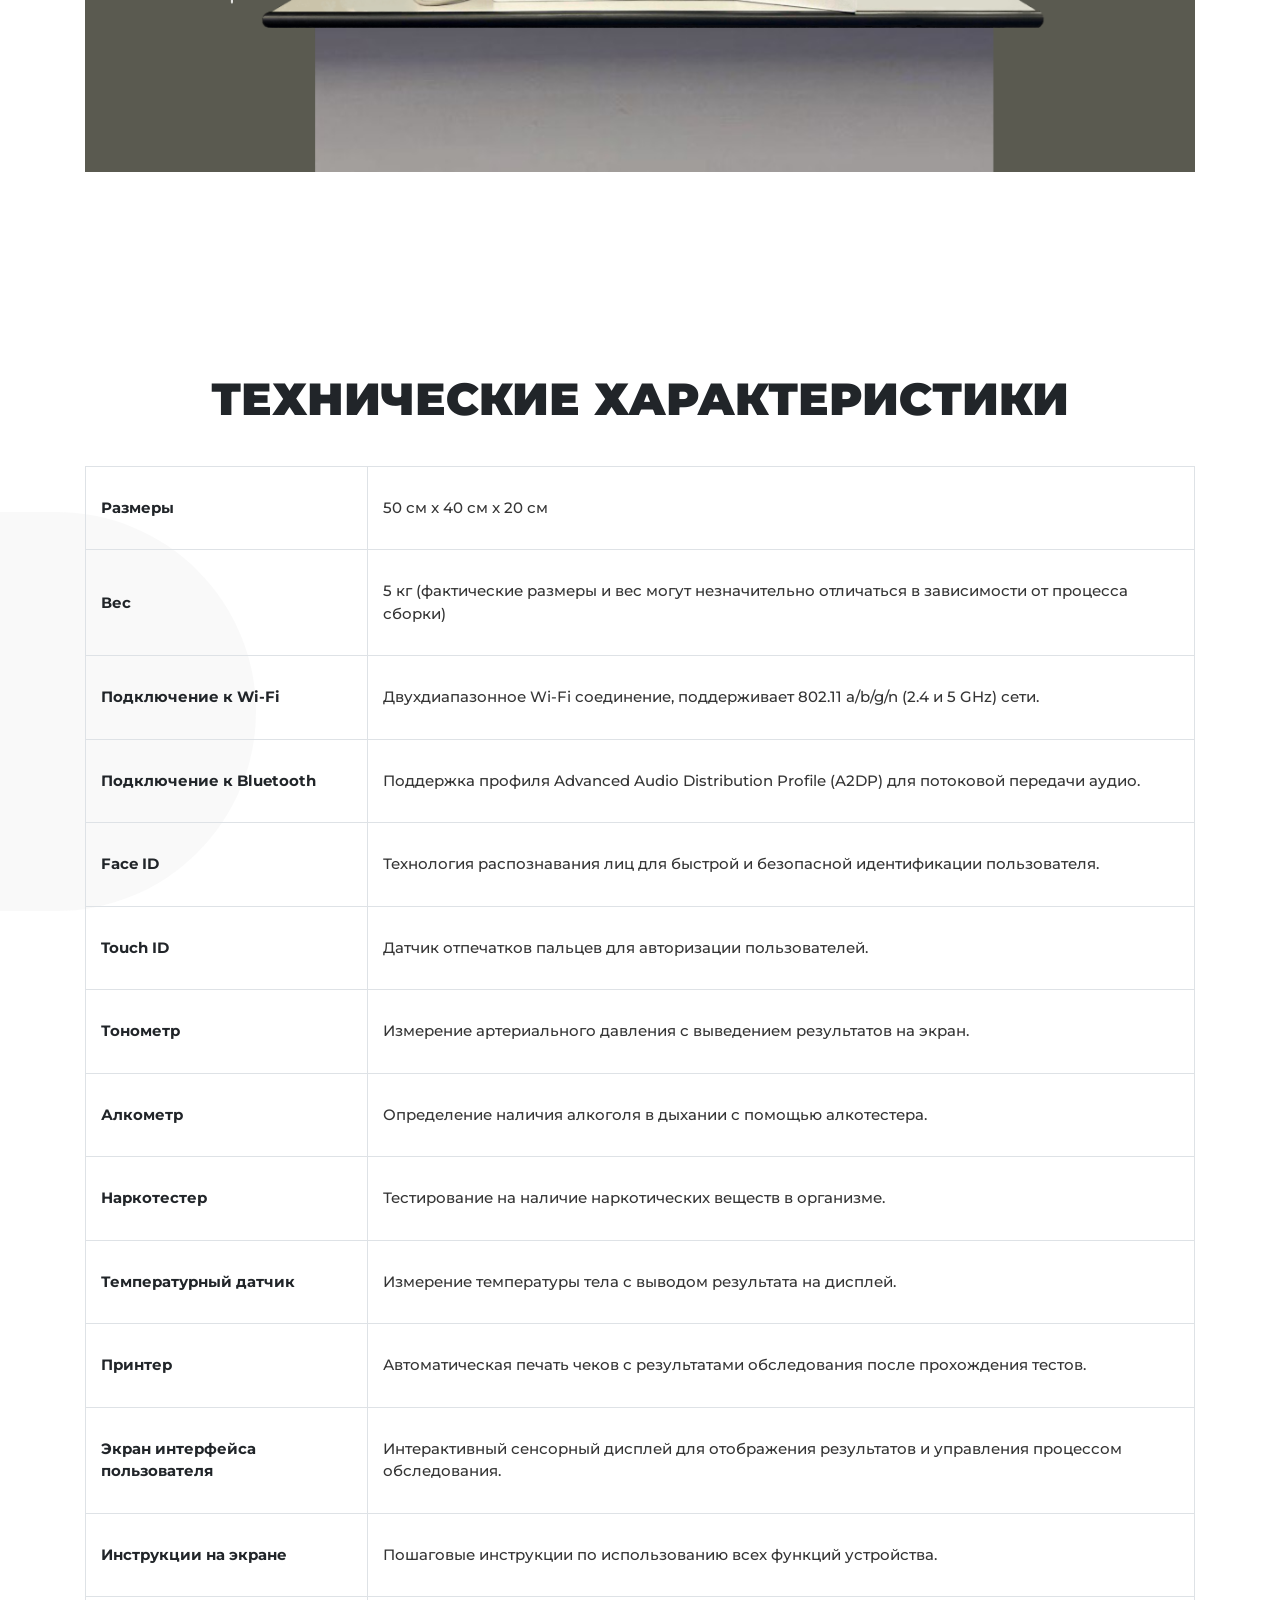
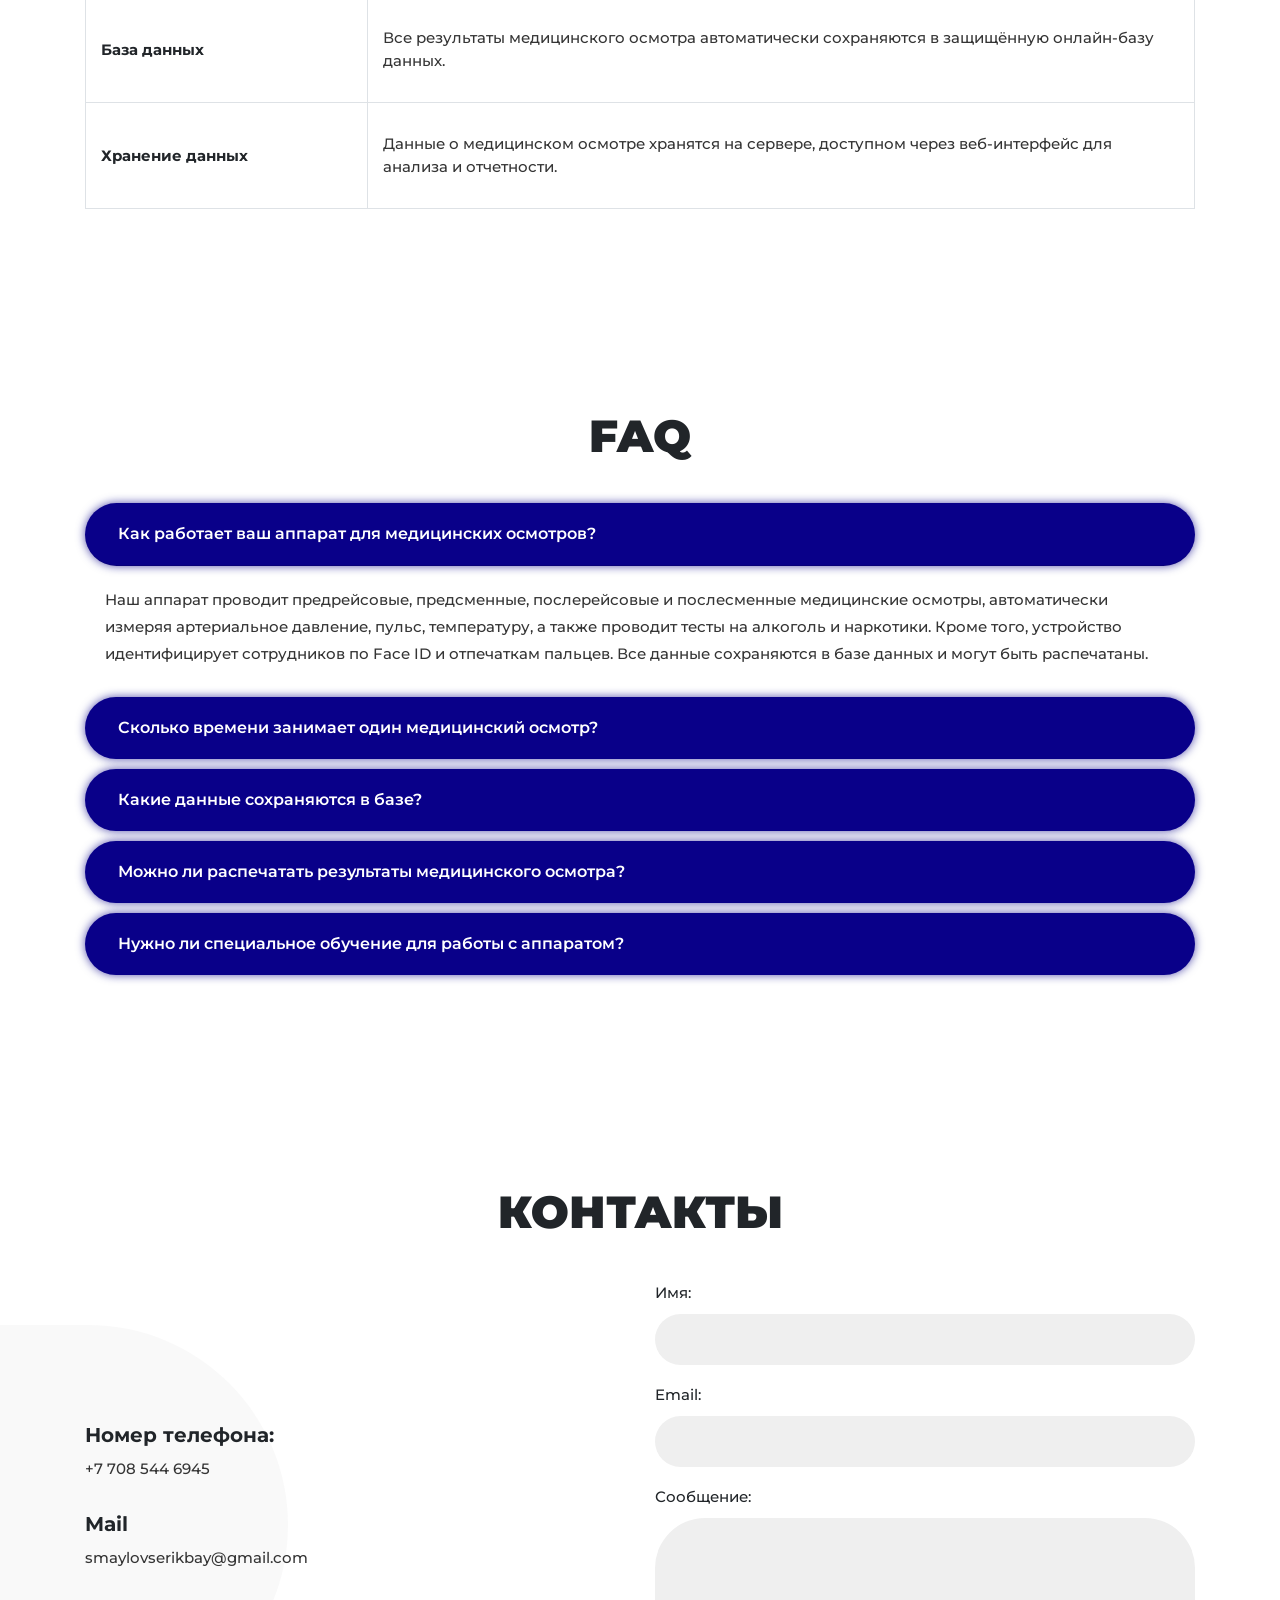
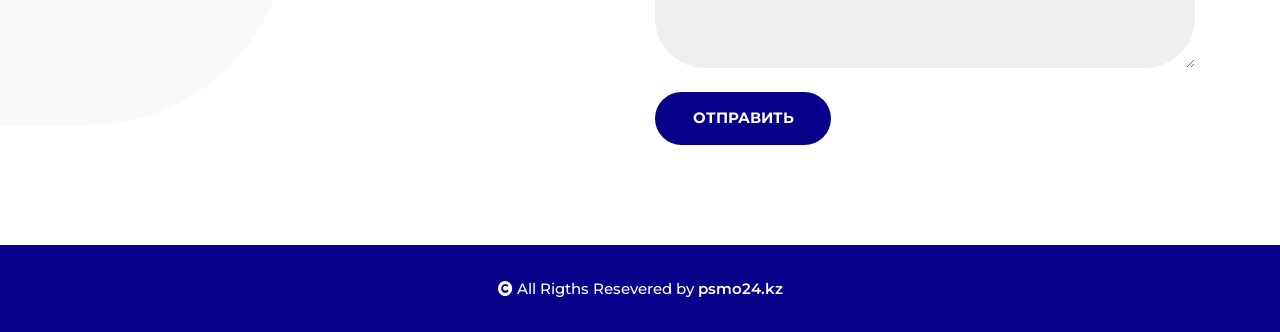
==== commit b1ee9f52: "Обновление конфигурации проекта: добавлены SEO метатеги в index.html, изменено имя сервиса в docker-" ====
--- a/index.html
+++ b/index.html
@@ -3,9 +3,34 @@
    <head>
       <meta charset="utf-8" />
       <meta http-equiv="x-ua-compatible" content="ie=edge" />
-      <title>PSMO24 | Автоматизированная система медицинского осмотра</title>
-      <meta name="description" content="Автоматизированная система медицинского осмотра" />
+      <title>PSMO24 | Автоматизированная система медицинского осмотра за 60 секунд в Казахстане</title>
+      <meta name="description" content="PSMO24 - инновационная система автоматизированного медицинского осмотра в Казахстане. Предрейсовые и послерейсовые медосмотры за 60 секунд с измерением давления, пульса, тестами на алкоголь и наркотики. Заказать установку аппарата PSMO24.kz" />
+      <meta name="keywords" content="медицинский осмотр, автоматизированная система, предрейсовый осмотр, послерейсовый осмотр, медосмотр, алкотестер, тест на наркотики, PSMO24, Казахстан, Алматы, медицинское оборудование" />
       <meta name="viewport" content="width=device-width, initial-scale=1, shrink-to-fit=no" />
+      <meta name="robots" content="index, follow" />
+      <meta name="author" content="PSMO24" />
+      <meta name="language" content="Russian" />
+      <meta name="geo.region" content="KZ" />
+      <meta name="geo.placename" content="Kazakhstan" />
+      
+      <!-- Open Graph / Facebook -->
+      <meta property="og:type" content="website" />
+      <meta property="og:url" content="https://psmo24.kz/" />
+      <meta property="og:title" content="PSMO24 | Автоматизированная система медицинского осмотра за 60 секунд" />
+      <meta property="og:description" content="Инновационная система автоматизированного медицинского осмотра в Казахстане. Предрейсовые и послерейсовые медосмотры за 60 секунд." />
+      <meta property="og:image" content="https://psmo24.kz/images/main-1.png" />
+      <meta property="og:locale" content="ru_KZ" />
+      <meta property="og:site_name" content="PSMO24" />
+      
+      <!-- Twitter -->
+      <meta property="twitter:card" content="summary_large_image" />
+      <meta property="twitter:url" content="https://psmo24.kz/" />
+      <meta property="twitter:title" content="PSMO24 | Автоматизированная система медицинского осмотра за 60 секунд" />
+      <meta property="twitter:description" content="Инновационная система автоматизированного медицинского осмотра в Казахстане. Предрейсовые и послерейсовые медосмотры за 60 секунд." />
+      <meta property="twitter:image" content="https://psmo24.kz/images/main-1.png" />
+      
+      <!-- Canonical URL -->
+      <link rel="canonical" href="https://psmo24.kz/" />
 
       <link rel="manifest" href="site.webmanifest" />
       <link rel="apple-touch-icon" href="icon.png" />
@@ -20,6 +45,76 @@
       <link rel="stylesheet" href="css\bootstrap.min.css" />
       <link rel="stylesheet" href="css\thecho.css" />
       <link rel="stylesheet" href="css\responsive.css" />
+      
+      <!-- Структурированные данные JSON-LD -->
+      <script type="application/ld+json">
+      {
+        "@context": "https://schema.org",
+        "@type": "Organization",
+        "name": "PSMO24",
+        "url": "https://psmo24.kz",
+        "logo": "https://psmo24.kz/images/main-1.png",
+        "description": "Автоматизированная система медицинского осмотра за 60 секунд",
+        "address": {
+          "@type": "PostalAddress",
+          "addressCountry": "KZ"
+        },
+        "contactPoint": {
+          "@type": "ContactPoint",
+          "telephone": "+7-708-544-6945",
+          "email": "smaylovserikbay@gmail.com",
+          "contactType": "Customer Service"
+        },
+        "sameAs": [
+          "https://psmo24.kz"
+        ]
+      }
+      </script>
+      
+      <script type="application/ld+json">
+      {
+        "@context": "https://schema.org",
+        "@type": "Product",
+        "name": "PSMO24 - Система автоматизированного медицинского осмотра",
+        "description": "Инновационная система для проведения предрейсовых и послерейсовых медицинских осмотров за 60 секунд с измерением давления, пульса, температуры и тестами на алкоголь и наркотики",
+        "brand": {
+          "@type": "Brand",
+          "name": "PSMO24"
+        },
+        "manufacturer": {
+          "@type": "Organization",
+          "name": "PSMO24"
+        },
+        "image": "https://psmo24.kz/images/main-1.png",
+        "offers": {
+          "@type": "Offer",
+          "availability": "https://schema.org/InStock",
+          "priceSpecification": {
+            "@type": "PriceSpecification",
+            "priceCurrency": "KZT"
+          }
+        }
+      }
+      </script>
+      
+      <script type="application/ld+json">
+      {
+        "@context": "https://schema.org",
+        "@type": "WebSite",
+        "name": "PSMO24",
+        "url": "https://psmo24.kz",
+        "description": "Автоматизированная система медицинского осмотра за 60 секунд в Казахстане",
+        "publisher": {
+          "@type": "Organization",
+          "name": "PSMO24"
+        },
+        "potentialAction": {
+          "@type": "SearchAction",
+          "target": "https://psmo24.kz/?s={search_term_string}",
+          "query-input": "required name=search_term_string"
+        }
+      }
+      </script>
    </head>
 
    <body>
@@ -133,6 +228,7 @@
       <!-- =============================== Banner Area ================================ -->
       <!-- ============================================================================ -->
 
+      <main>
       <section class="thecho-banner-area" id="home">
          <div class="banner-shape-bg">
             <img
@@ -142,7 +238,7 @@
                data-paroller-direction="horizontal"
                class="banner-shape"
                src="images\shape-1.svg"
-               alt="Echo"
+               alt="PSMO24 - Автоматизированная система медицинского осмотра"
             />
          </div>
          <!-- .banner-shape-bg -->
@@ -150,10 +246,9 @@
             <div class="row">
                <div class="col-md md-order-2">
                   <div class="banner-intro">
-                     <h1>МЕДИЦИНСКИЙ ОСМОТР ЗА <span>60 секунд</span></h1>
+                     <h1>Автоматизированный медицинский осмотр за <span>60 секунд</span> в Казахстане</h1>
                      <p>
-                        Проведение полного медицинского осмотра с использованием автоматизированных технологий. Быстро,
-                        удобно и эффективно — всего за 60 секунд.
+                        PSMO24 - инновационная система проведения предрейсовых и послерейсовых медицинских осмотров с использованием автоматизированных технологий. Измерение давления, пульса, температуры, тесты на алкоголь и наркотики — всего за 60 секунд.
                      </p>
                      <div class="banner-cta">
                         <a href="#" class="thecho-btn text-uppercase">Заказать сейчас</a>
@@ -165,7 +260,7 @@
                <!-- .col -->
                <div class="col-md md-order-1">
                   <div class="product-intro">
-                     <img class="intro-thcho" src="images/main-1.png" alt="Echo" />
+                     <img class="intro-thcho" src="images/main-1.png" alt="PSMO24 - Аппарат для автоматизированного медицинского осмотра за 60 секунд" />
 
                      <!-- <div class="mic-details">
                             <div class="mic-wrapper feature-wrapper">
@@ -234,7 +329,7 @@
             <div class="container">
                <div class="row">
                   <div class="col-md align-self-center">
-                     <img class="intro-thcho" src="images/main-diagonal.png" alt="Echo" />
+                     <img class="intro-thcho" src="images/main-diagonal.png" alt="PSMO24 - Медицинский аппарат для предрейсовых и послерейсовых осмотров" />
                   </div>
                   <!-- .col -->
                   <div class="col-md align-self-center">
@@ -288,7 +383,7 @@
                   </div>
                   <!-- .col -->
                   <div class="col-md col-12 align-self-center">
-                     <img class="intro-echo" src="images/main-3.png" alt="Echo" />
+                     <img class="intro-echo" src="images/main-3.png" alt="PSMO24 - Инновационное устройство медицинского контроля с Face ID и тестами на алкоголь" />
                   </div>
                   <!-- .col -->
                </div>
@@ -378,7 +473,7 @@
 
       <section class="thecho-features-area" id="features">
          <div class="container">
-            <img src="./images/interface.png" style="width: 100%; height: 100%; object-fit: cover" alt="interface" />
+            <img src="./images/interface.png" style="width: 100%; height: 100%; object-fit: cover" alt="PSMO24 - Интерфейс системы автоматизированного медицинского осмотра" />
             <!-- .row -->
          </div>
          <!-- .container -->
@@ -813,6 +908,7 @@
          <!-- .container -->
       </section>
       <!-- .contact-area -->
+      </main>
 
       <!-- ============================================================================ -->
       <!-- ================================= Grab CTA ================================= -->
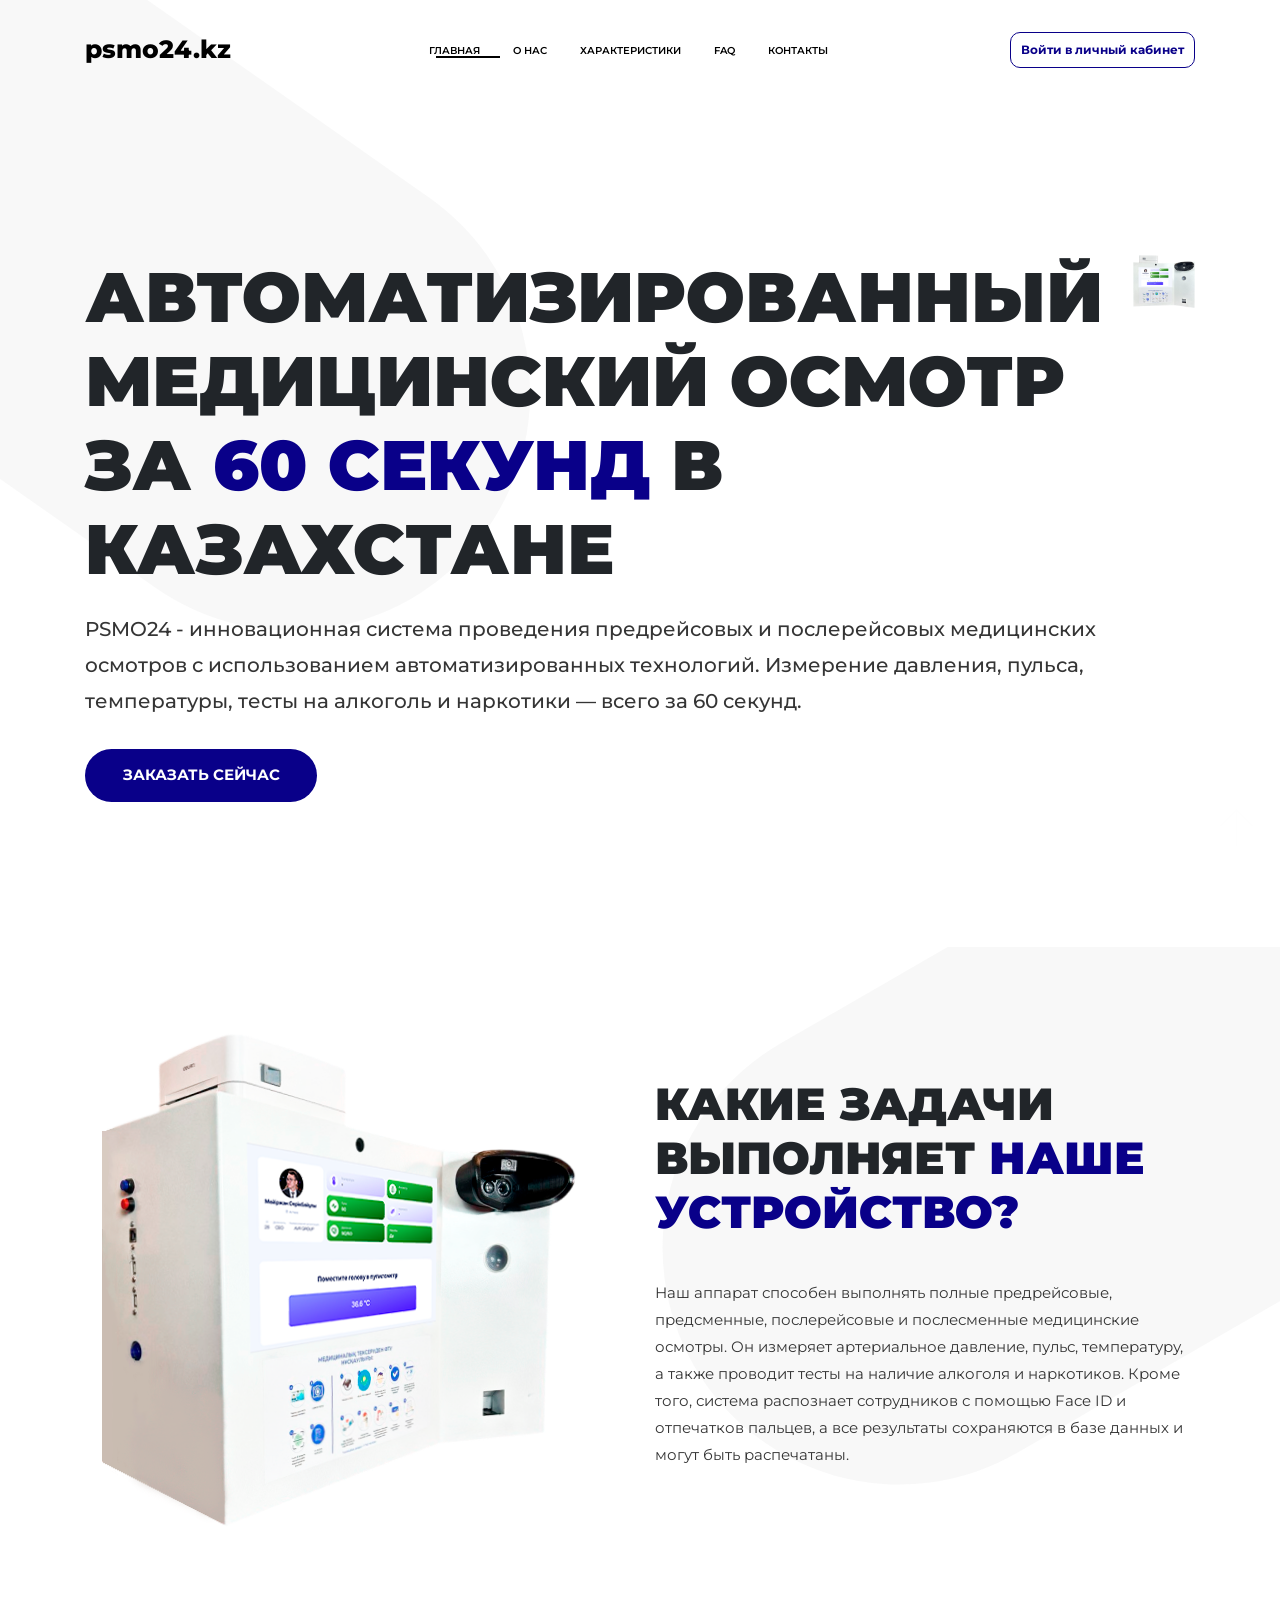
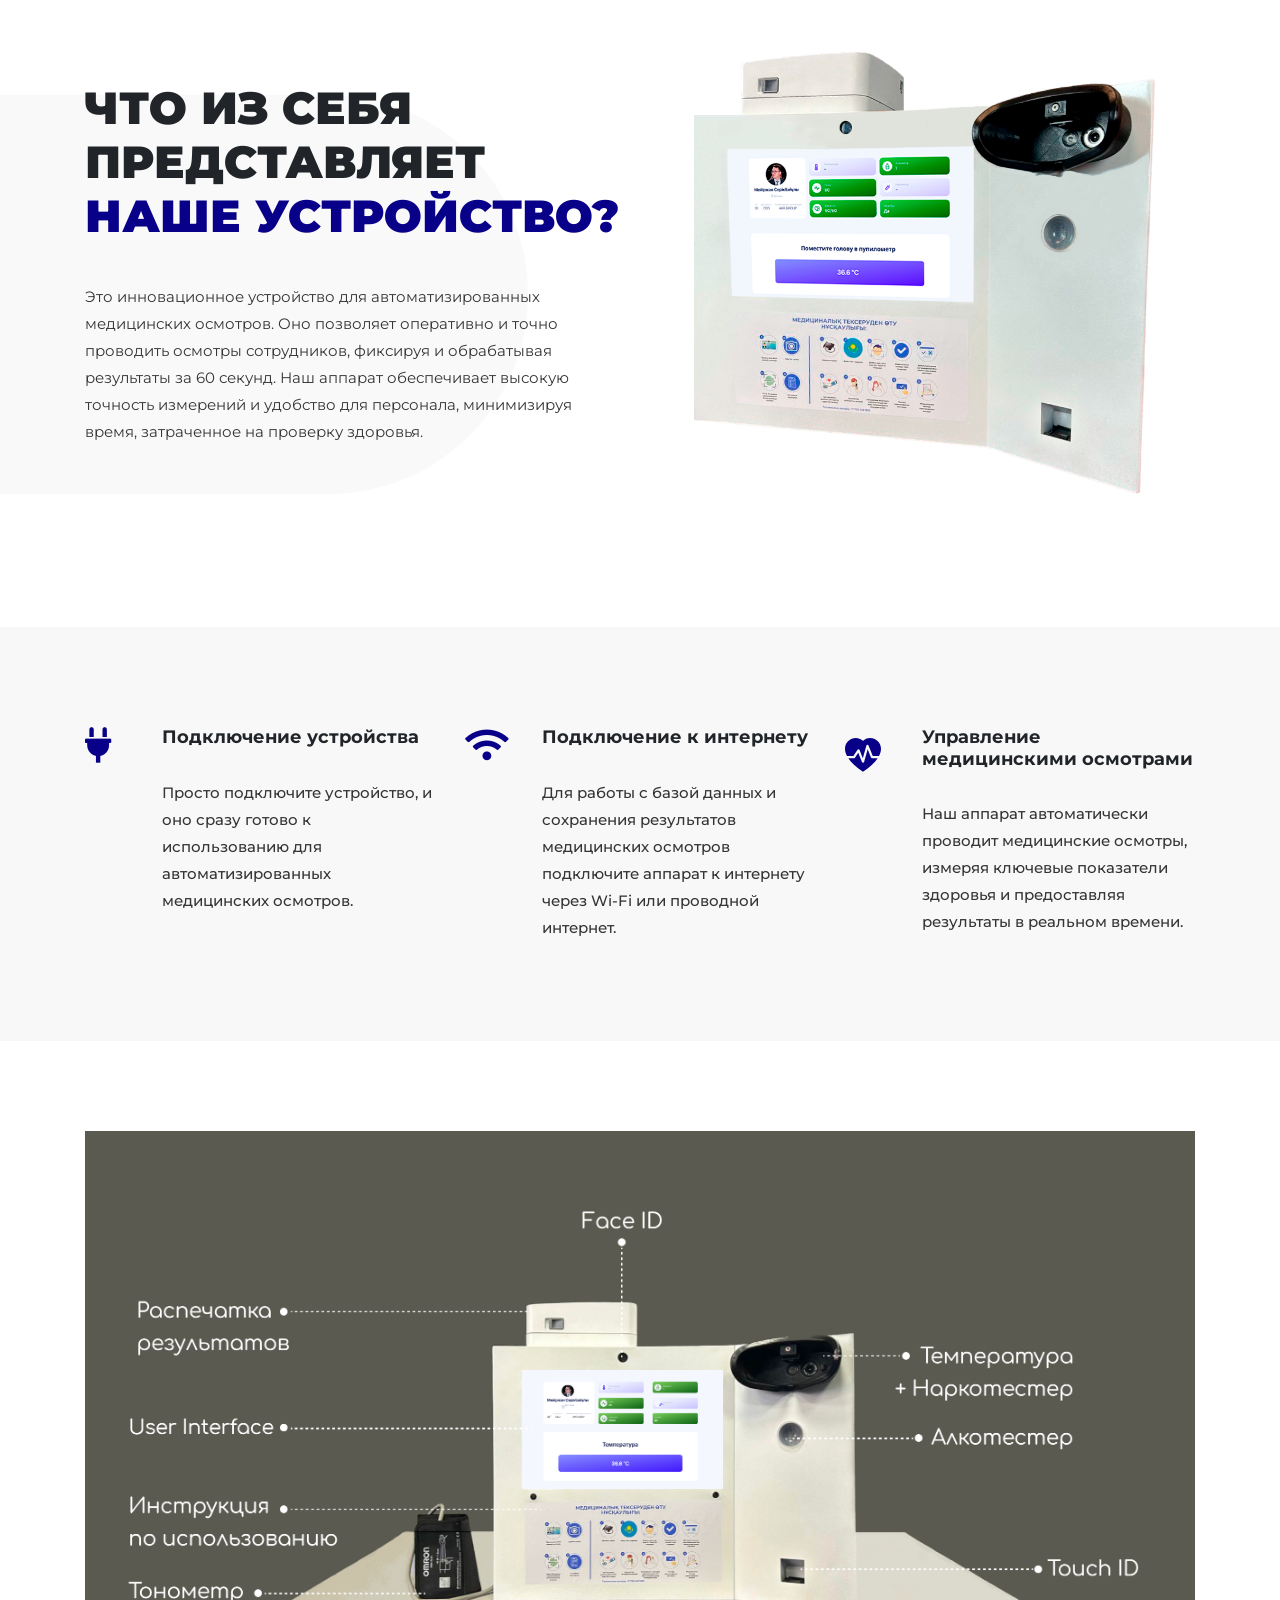
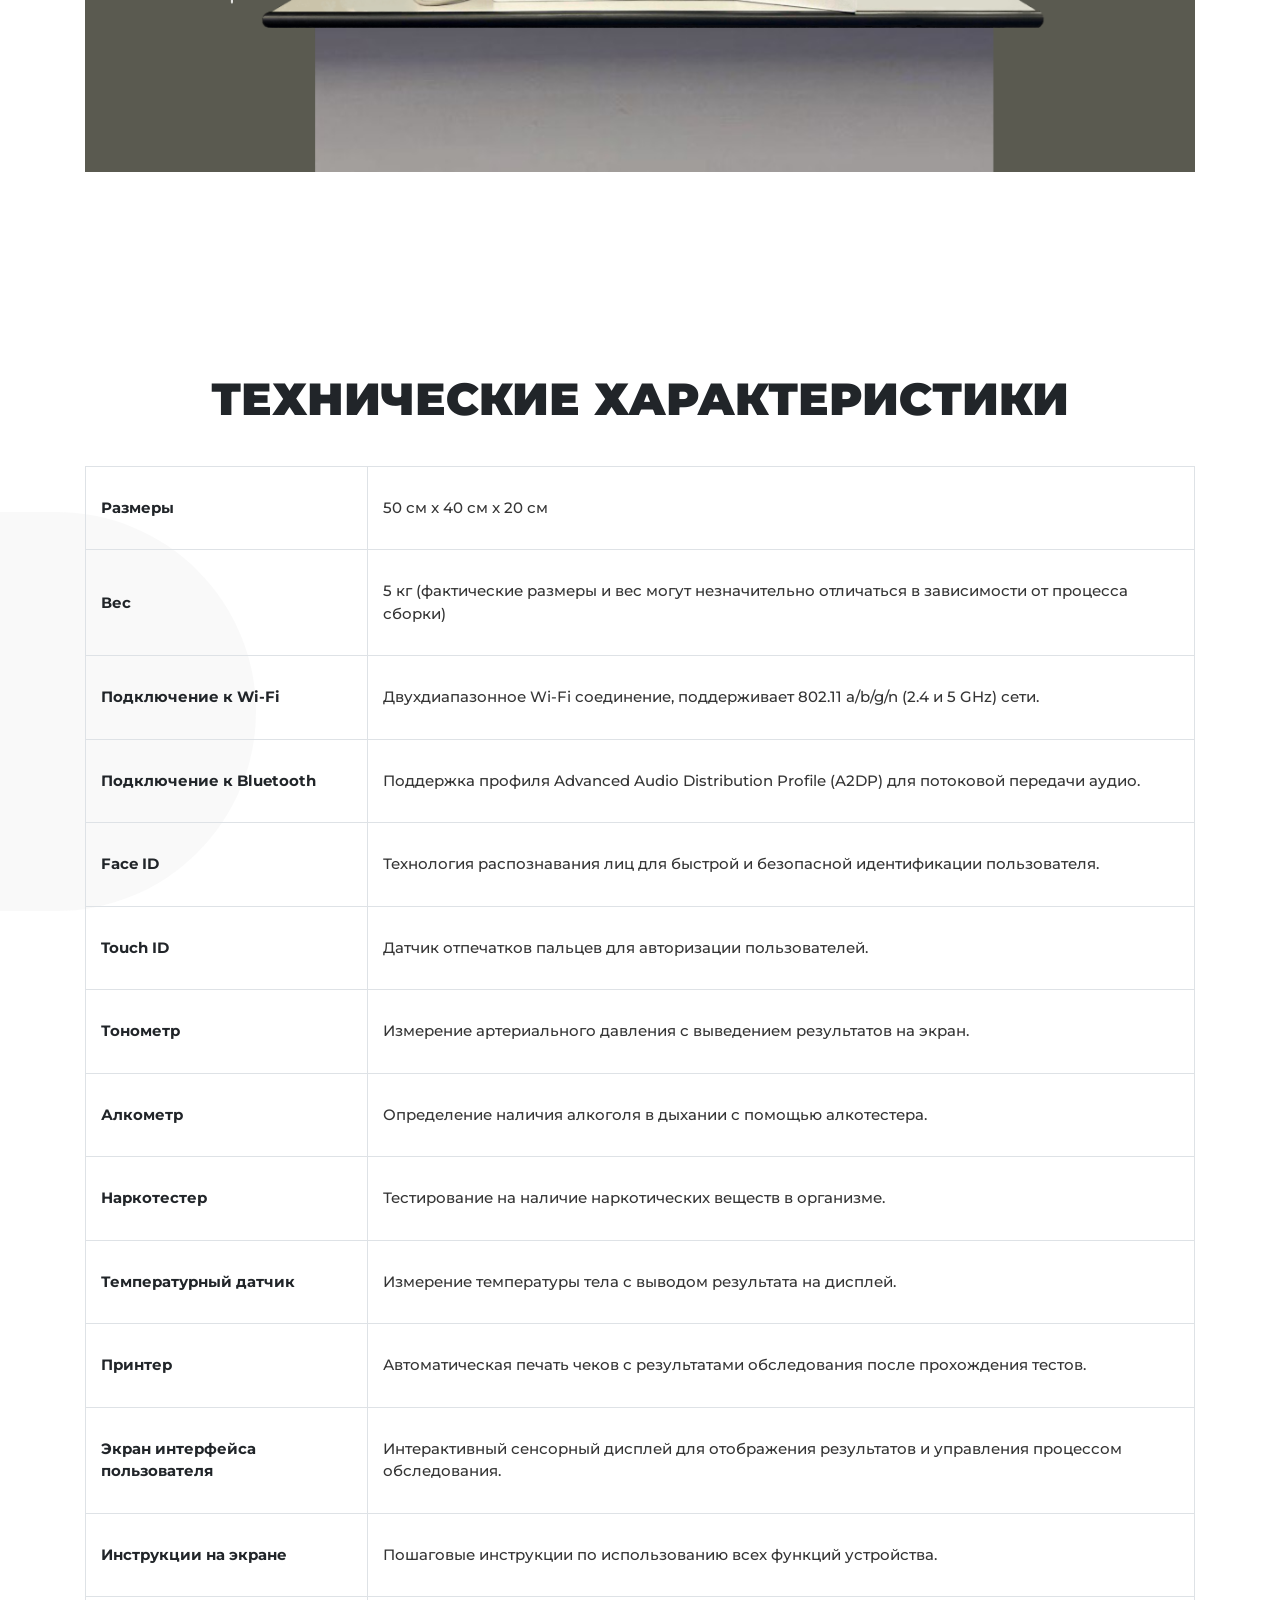
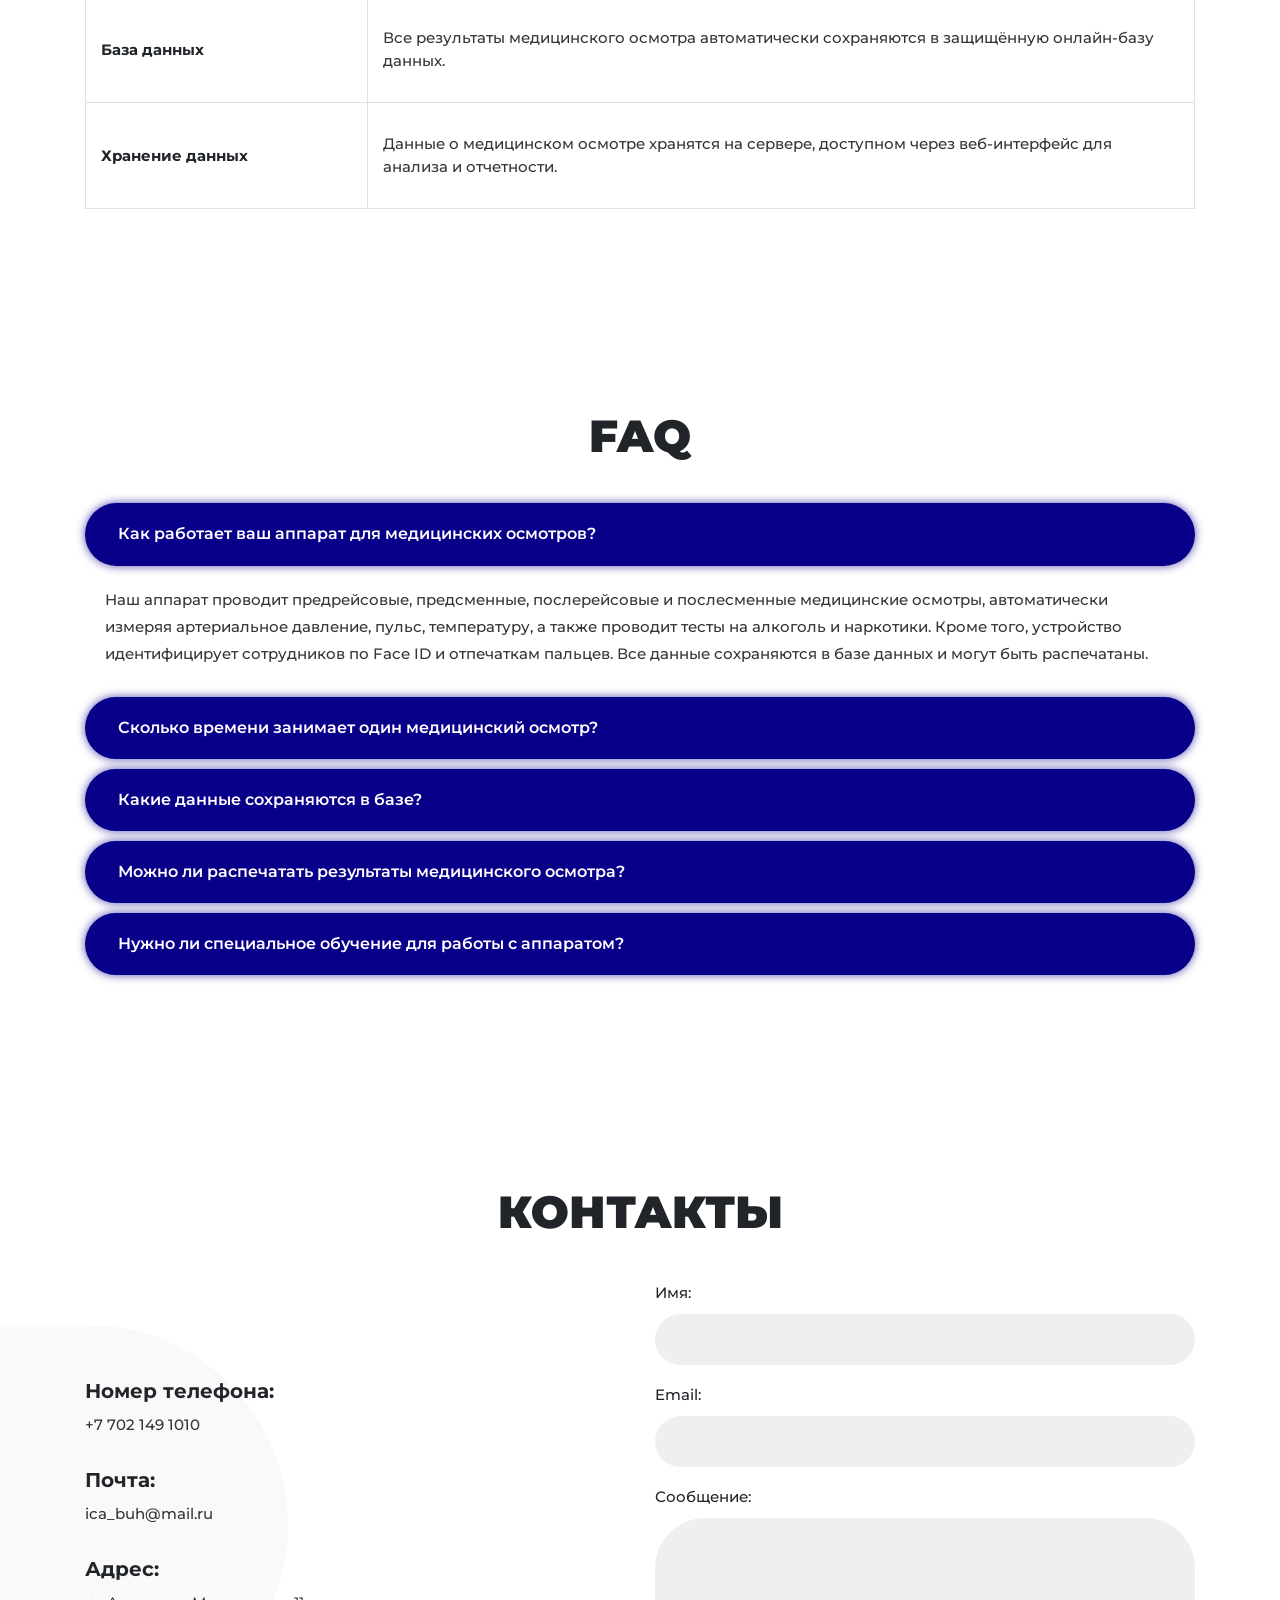
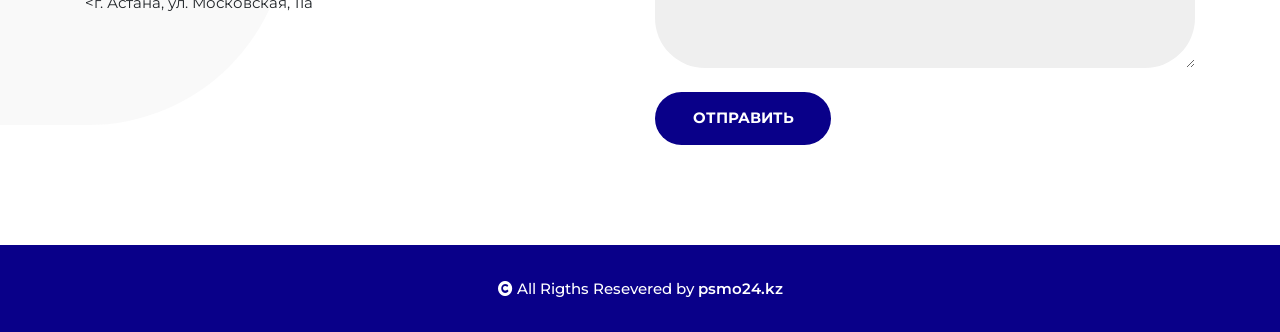
==== commit 21e16078: "Обновлены контактные данные в index.html: изменен номер телефона, обновлен адрес электронной почты и" ====
--- a/index.html
+++ b/index.html
@@ -864,12 +864,18 @@
                            <div class="contact-details">
                               <div class="single-detail">
                                  <h5>Номер телефона:</h5>
-                                 <p><a href="tel:+77085446945">+7 708 544 6945</a></p>
+                                 <p><a href="tel:+77021491010">+7 702 149 1010</a></p>
                               </div>
                               <!-- .single-detail -->
                               <div class="single-detail">
-                                 <h5>Mail</h5>
-                                 <p><a href="mailto:smaylovserikbay@gmail.com">smaylovserikbay@gmail.com</a></p>
+                                 <h5>Почта:</h5>
+                                 <p><a href="mailto:ica_buh@mail.ru">ica_buh@mail.ru</a></p>
+                              </div>
+                              <!-- .single-detail -->
+                                 <!-- .single-detail -->
+                              <div class="single-detail">
+                                 <h5>Адрес:</h5>
+                                 <p><г. Астана, ул. Московская, 11a</p>
                               </div>
                               <!-- .single-detail -->
 
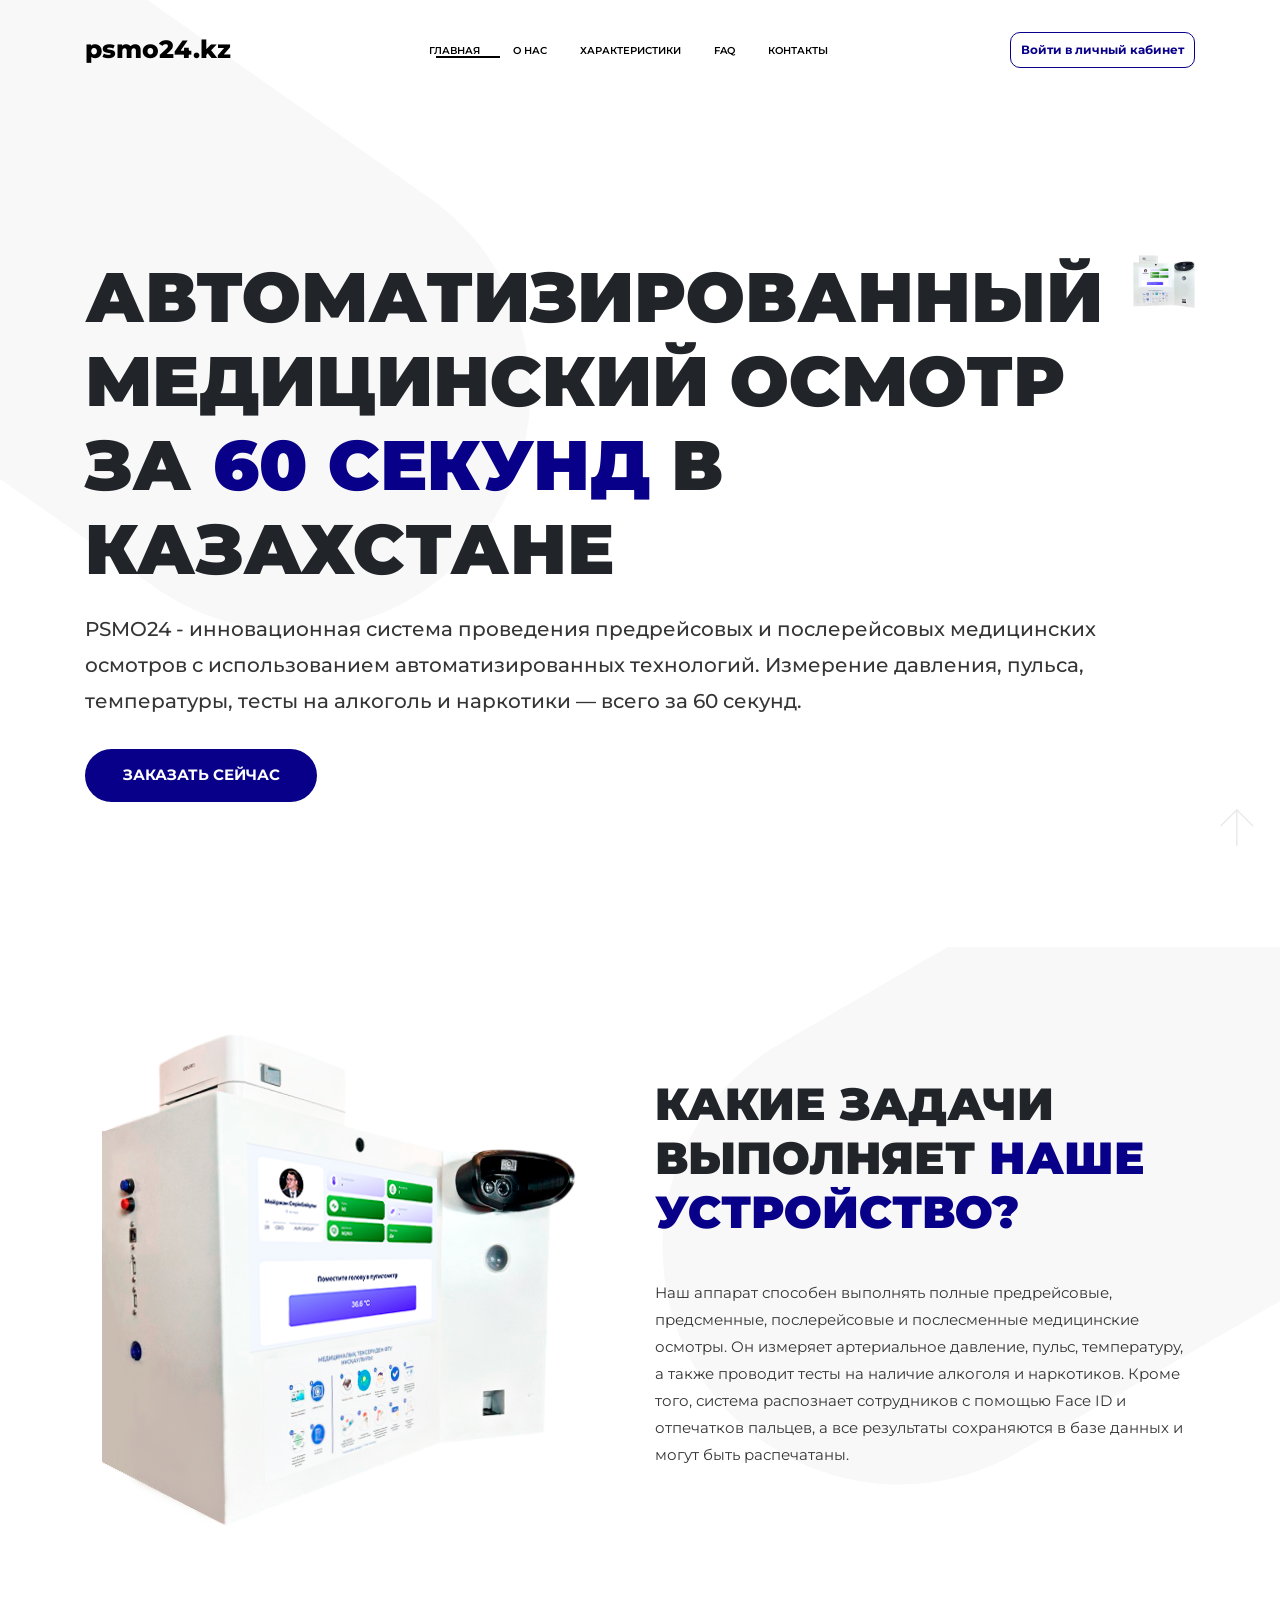
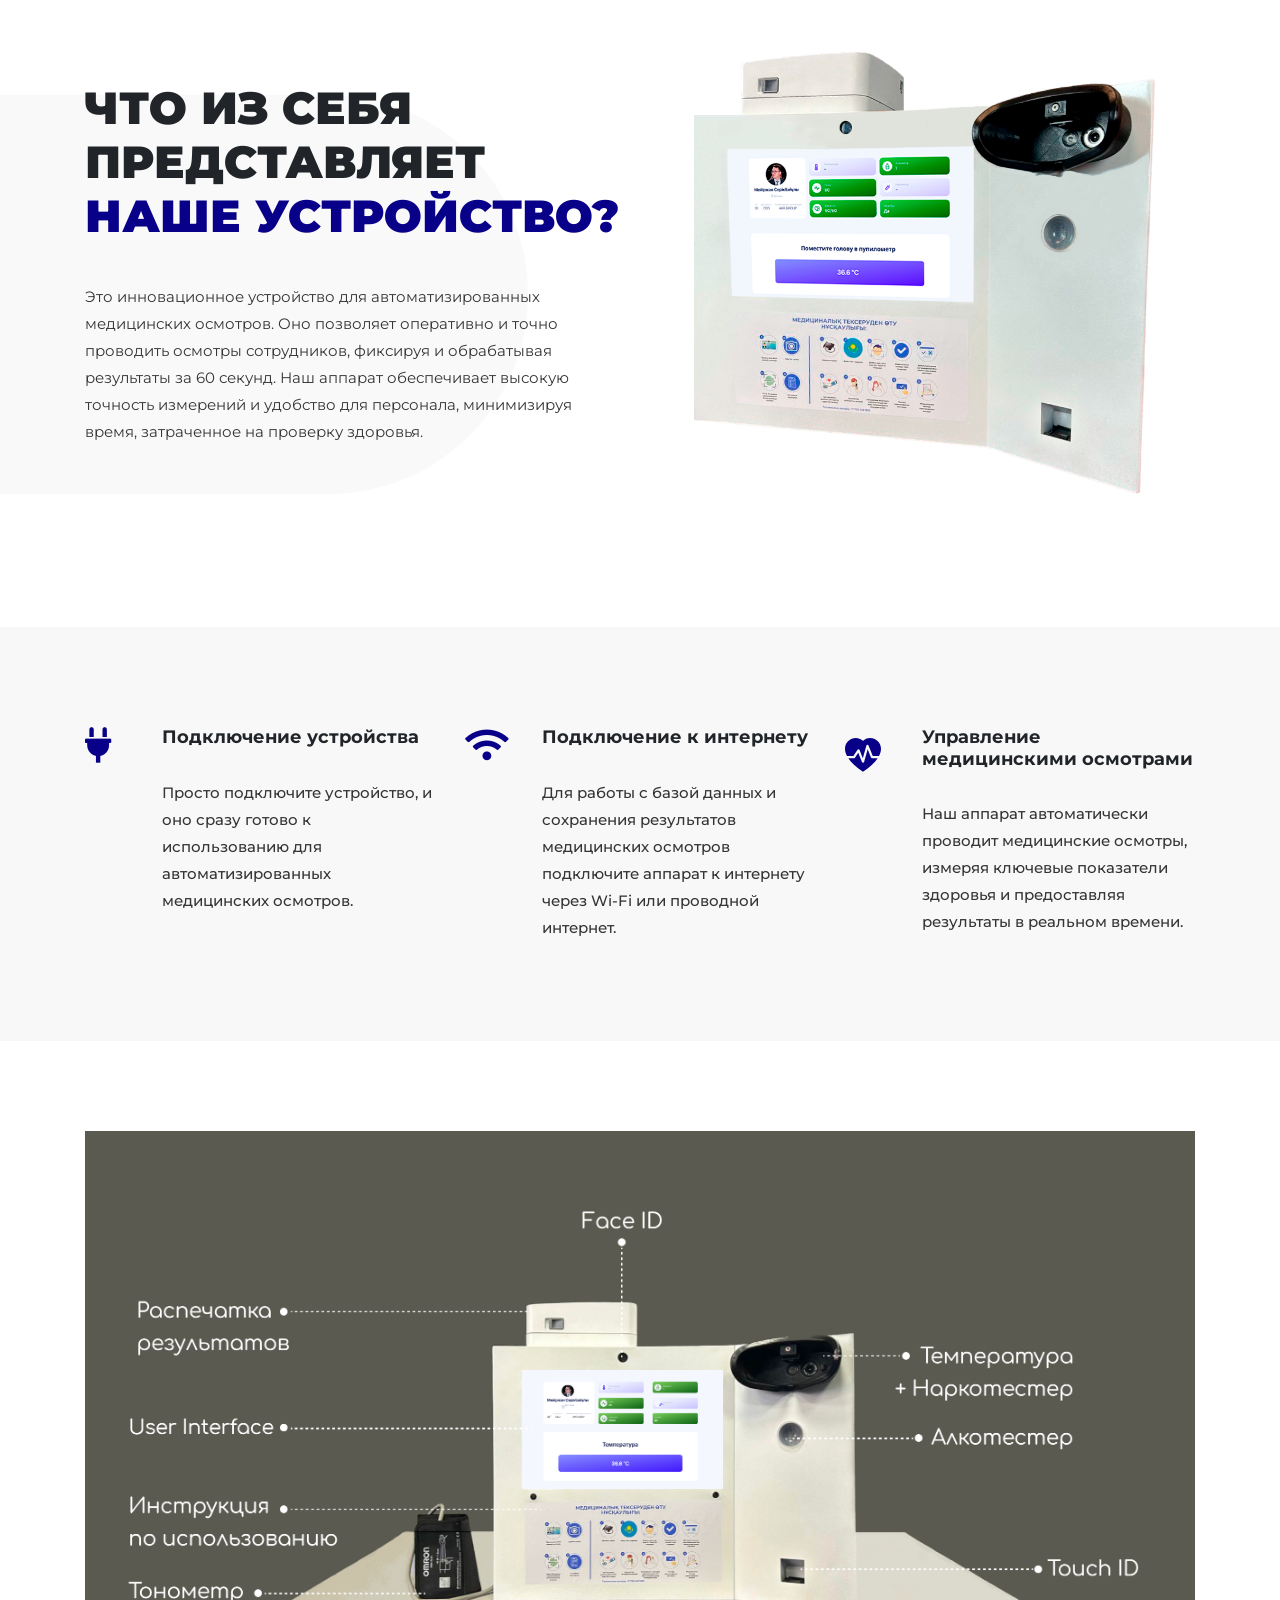
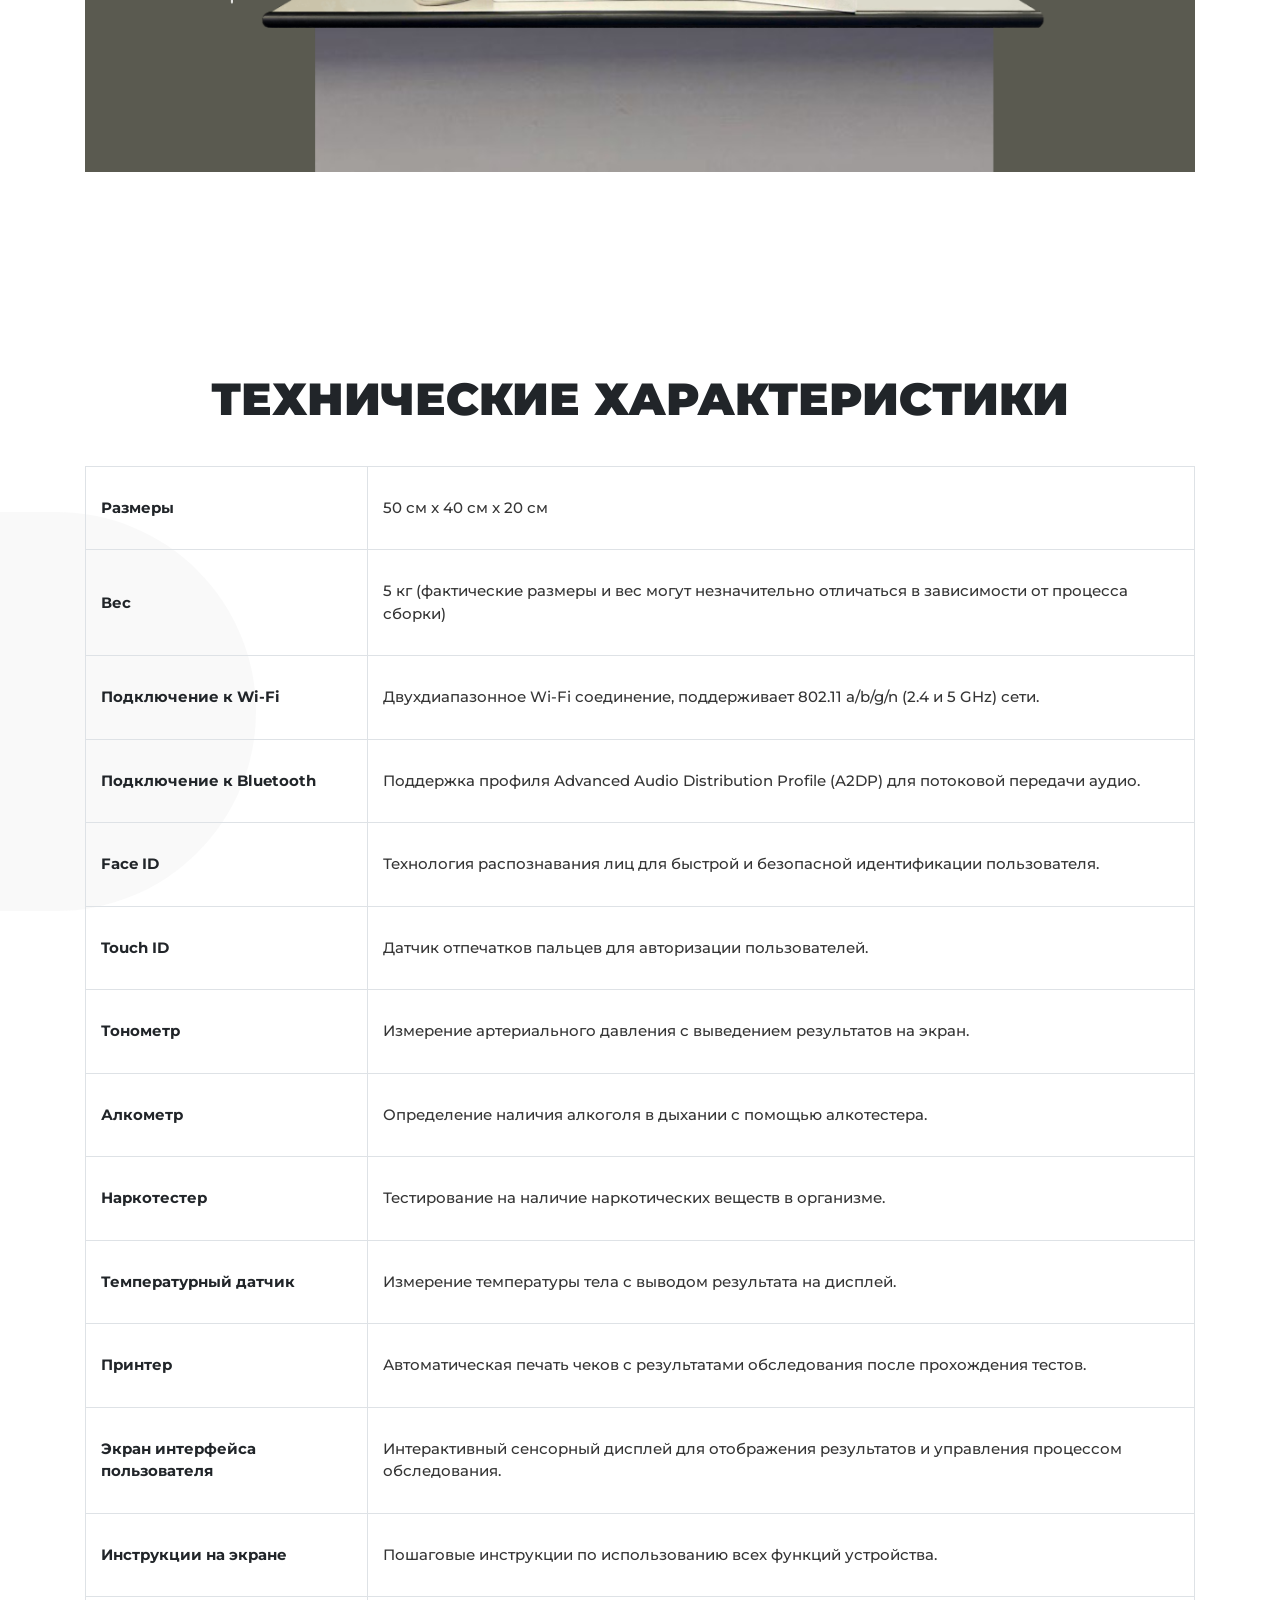
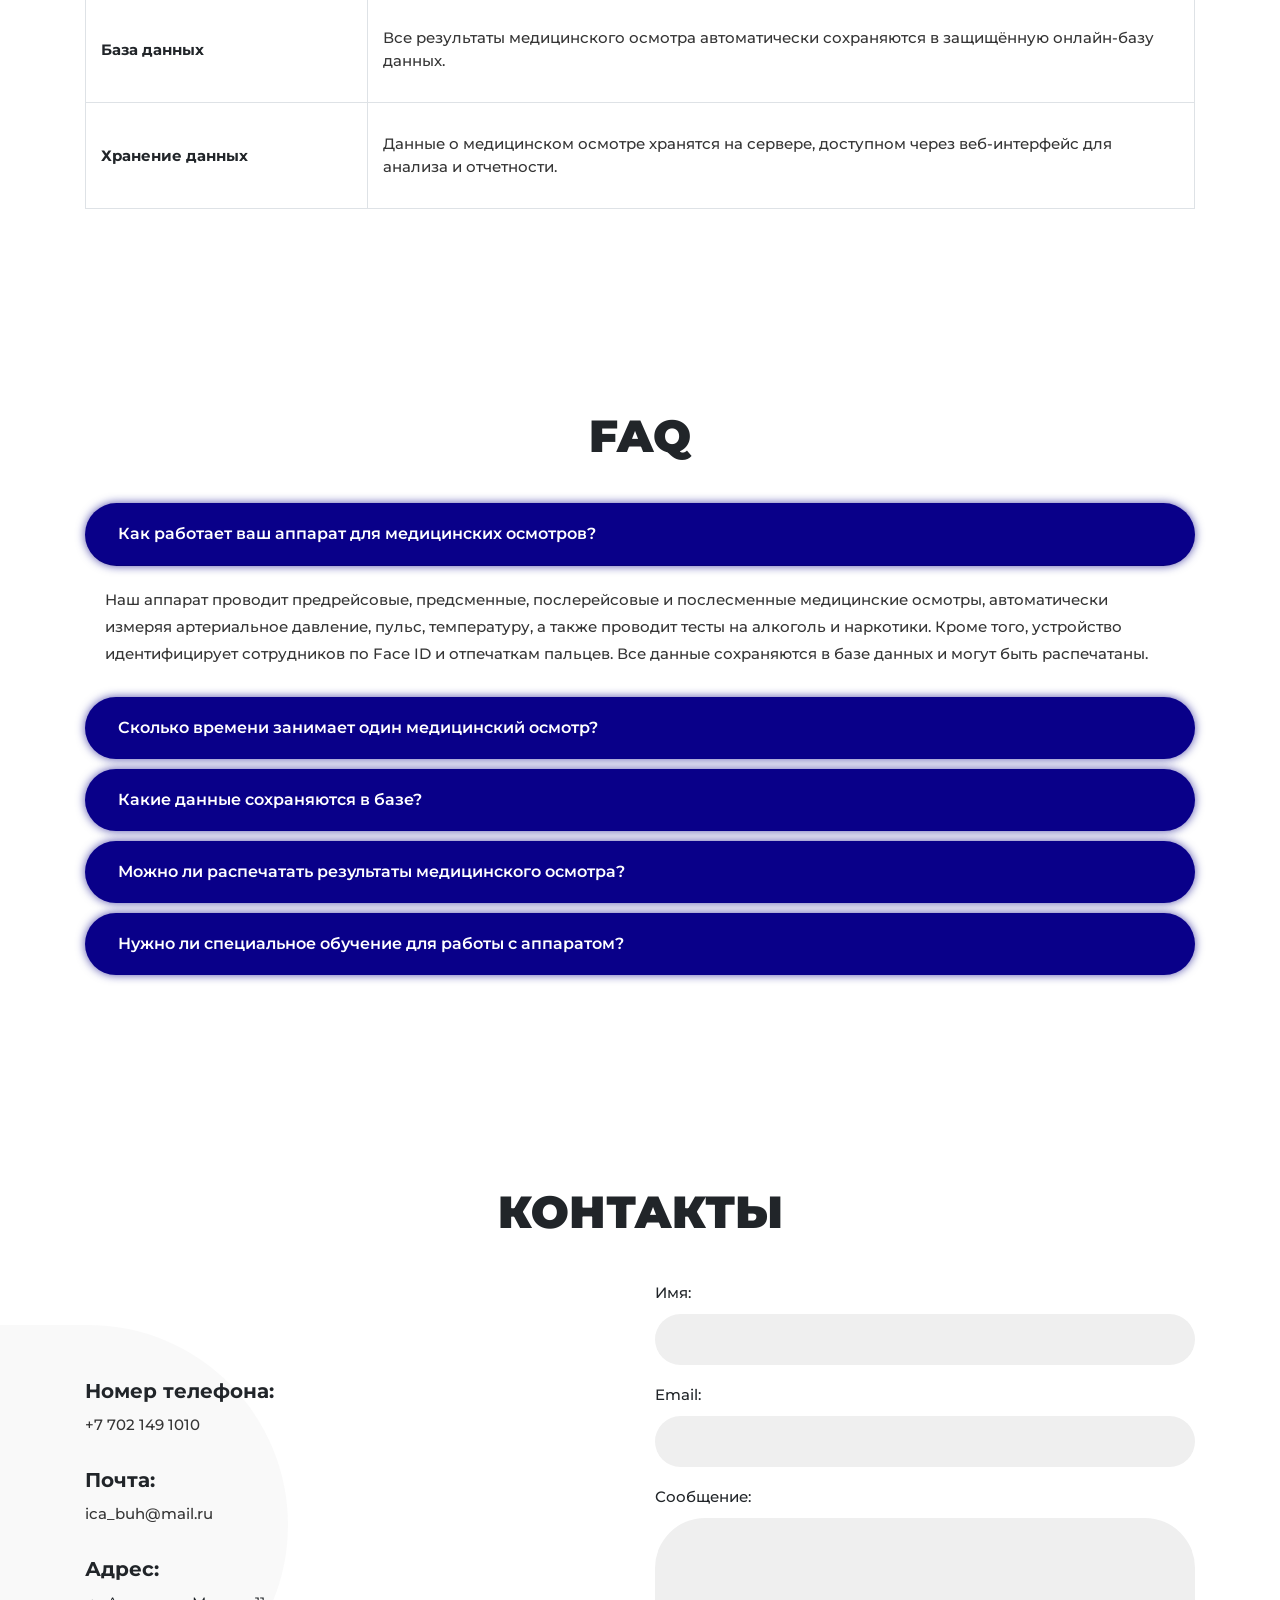
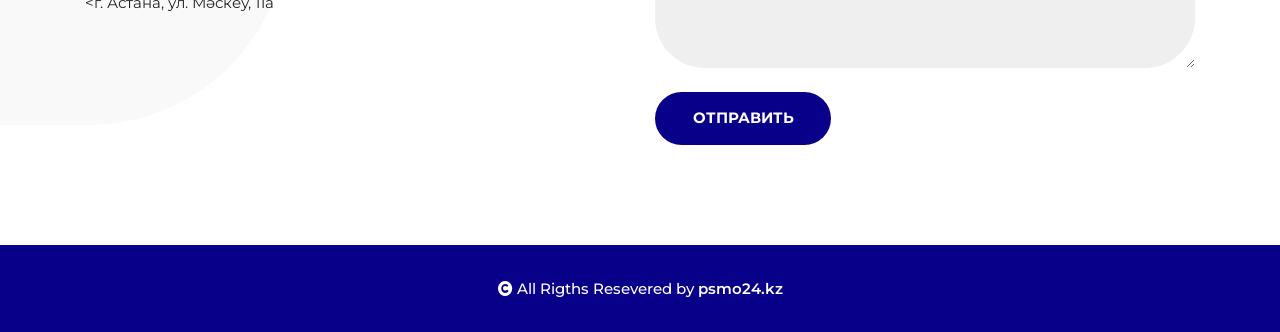
==== commit 1545bc40: "Обновлен адрес в index.html: изменено название улицы с "Московская" на "Мәскеу" для корректного отоб" ====
--- a/index.html
+++ b/index.html
@@ -875,7 +875,7 @@
                                  <!-- .single-detail -->
                               <div class="single-detail">
                                  <h5>Адрес:</h5>
-                                 <p><г. Астана, ул. Московская, 11a</p>
+                                 <p><г. Астана, ул. Мәскеу, 11a</p>
                               </div>
                               <!-- .single-detail -->
 
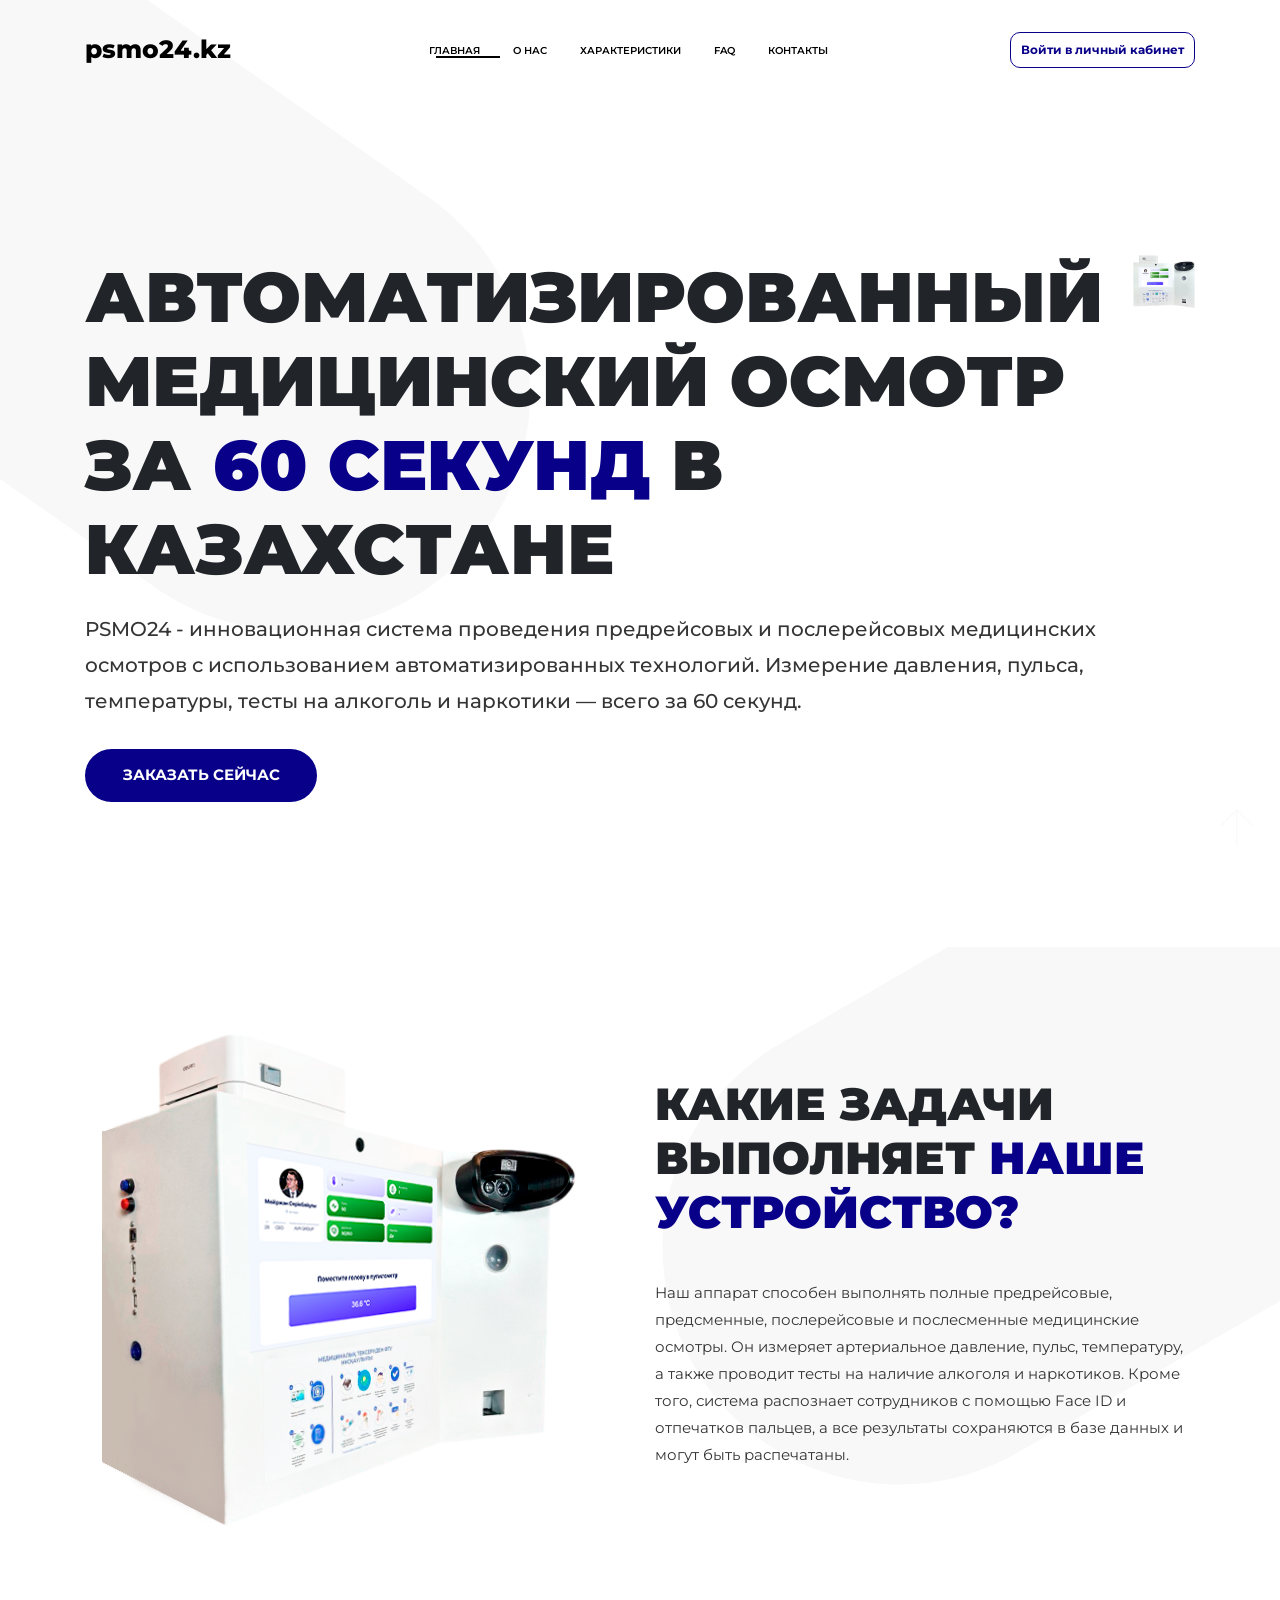
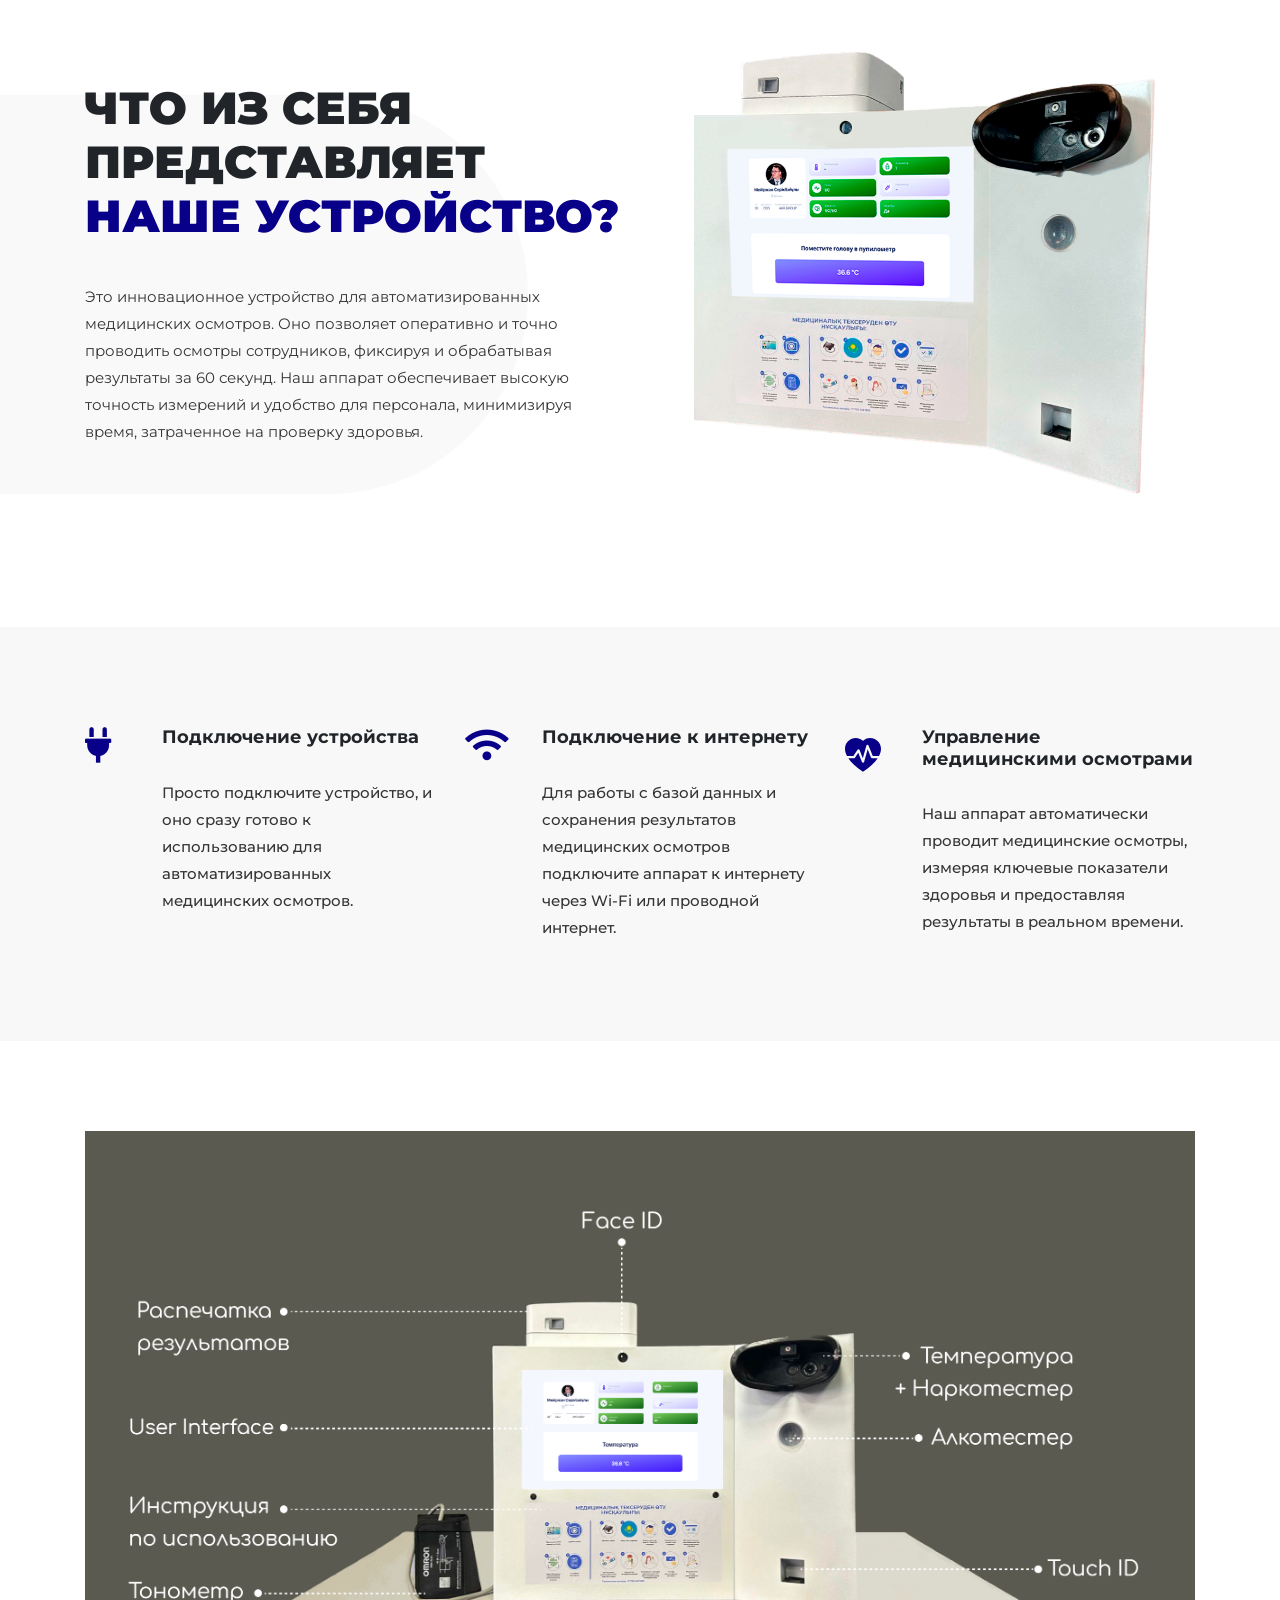
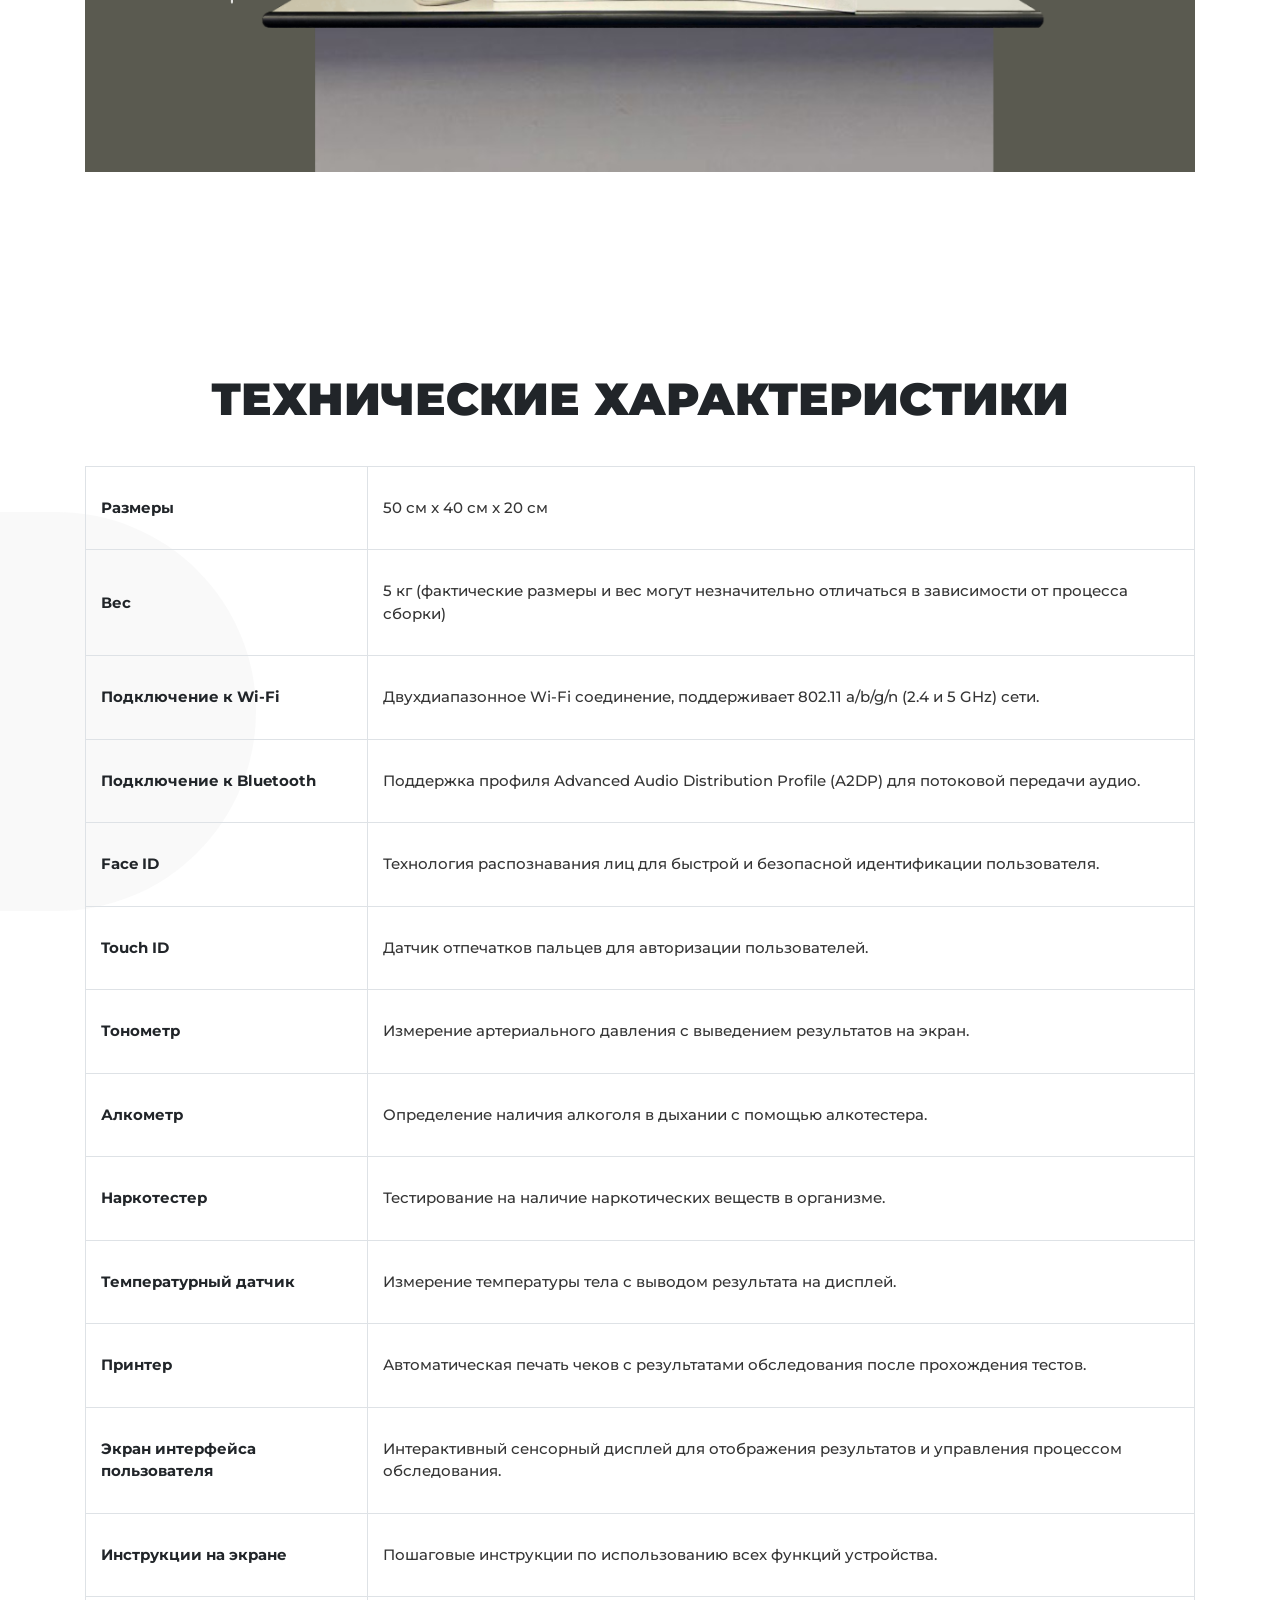
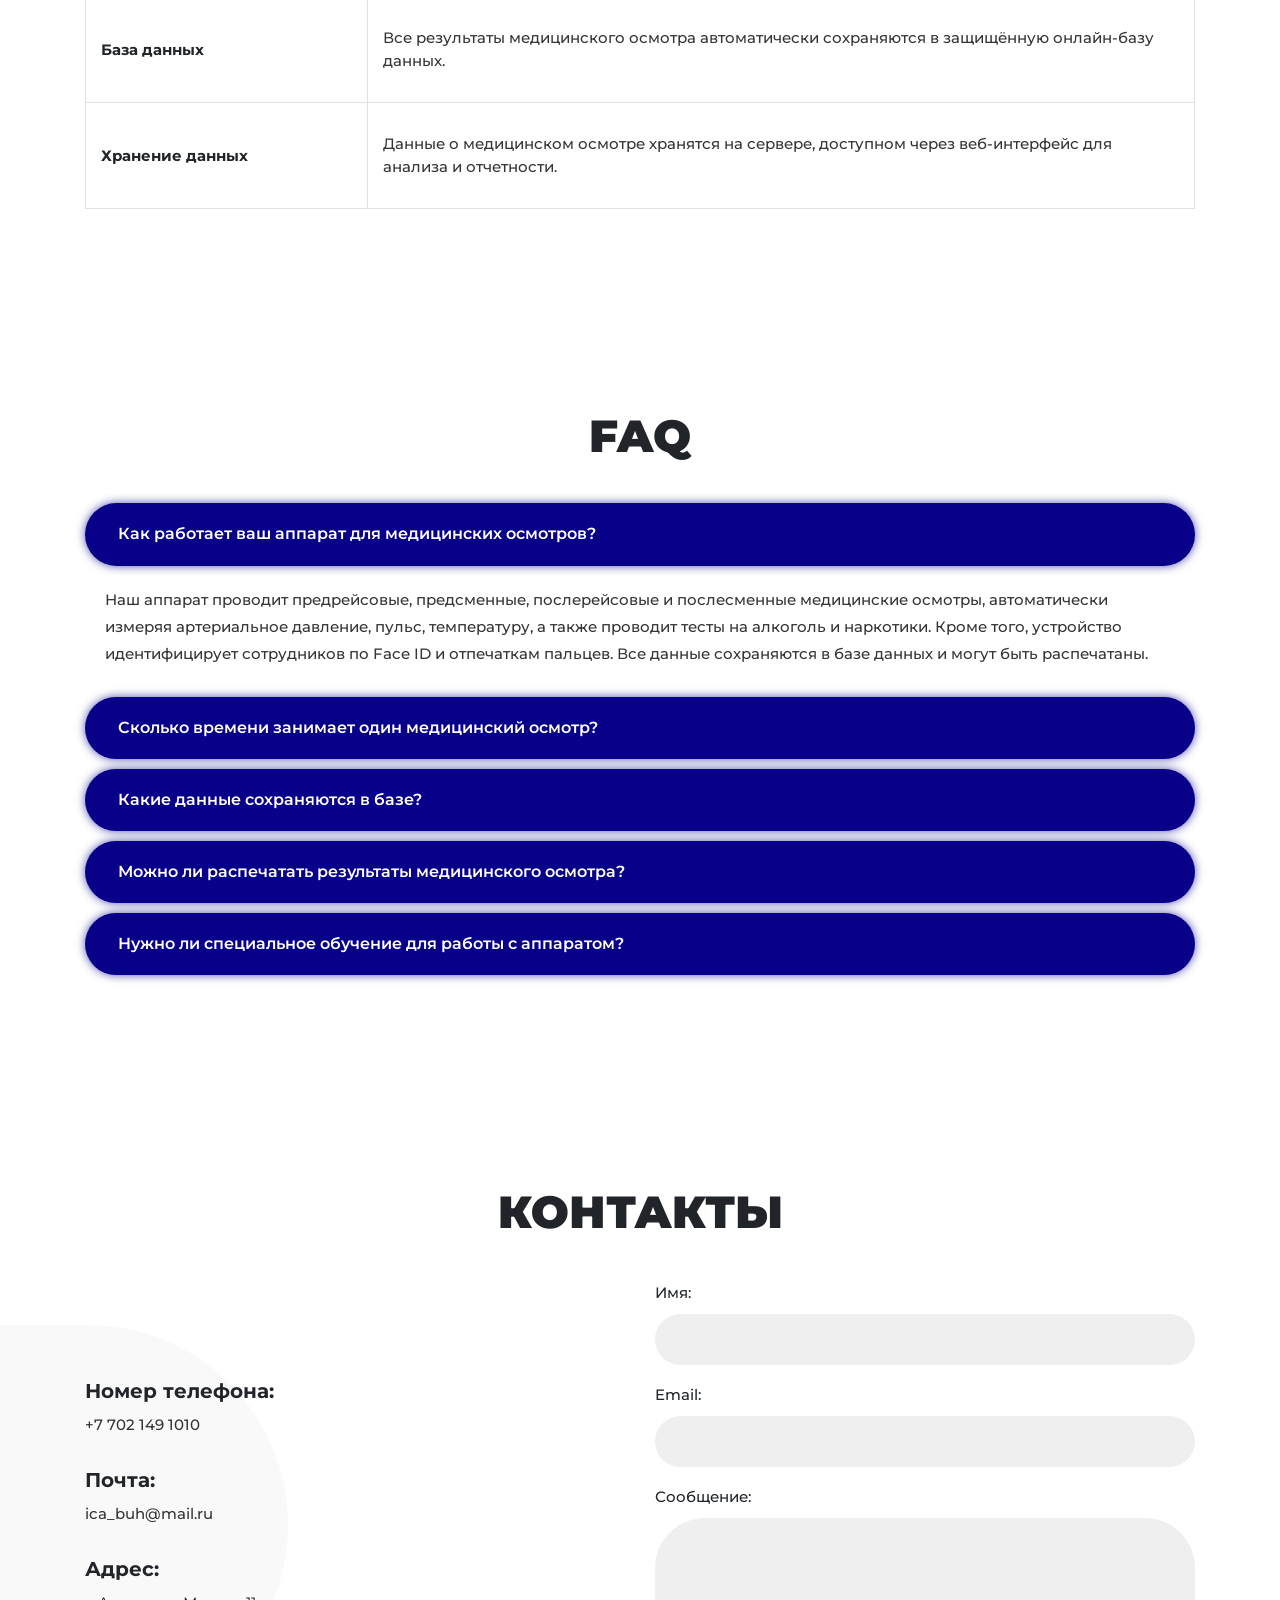
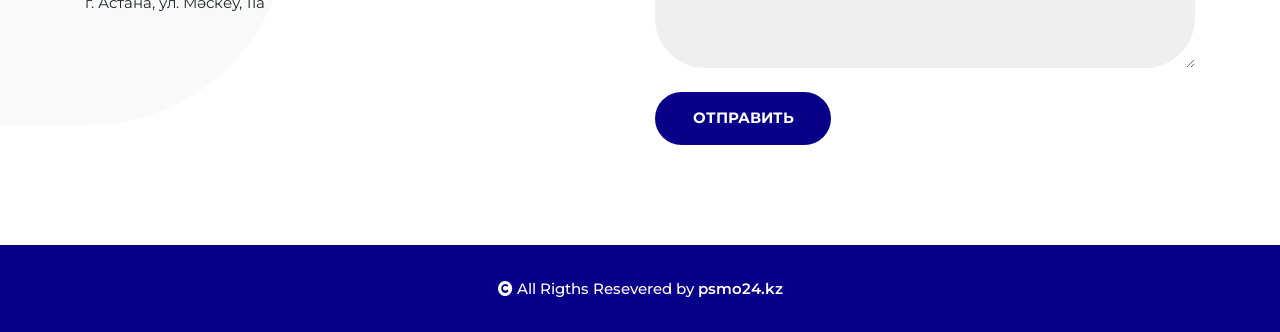
==== commit 6f43ce4b: "Исправлен адрес в index.html: удален лишний символ "г." перед адресом для улучшения читаемости инфор" ====
--- a/index.html
+++ b/index.html
@@ -875,7 +875,7 @@
                                  <!-- .single-detail -->
                               <div class="single-detail">
                                  <h5>Адрес:</h5>
-                                 <p><г. Астана, ул. Мәскеу, 11a</p>
+                                 <p>г. Астана, ул. Мәскеу, 11a</p>
                               </div>
                               <!-- .single-detail -->
 
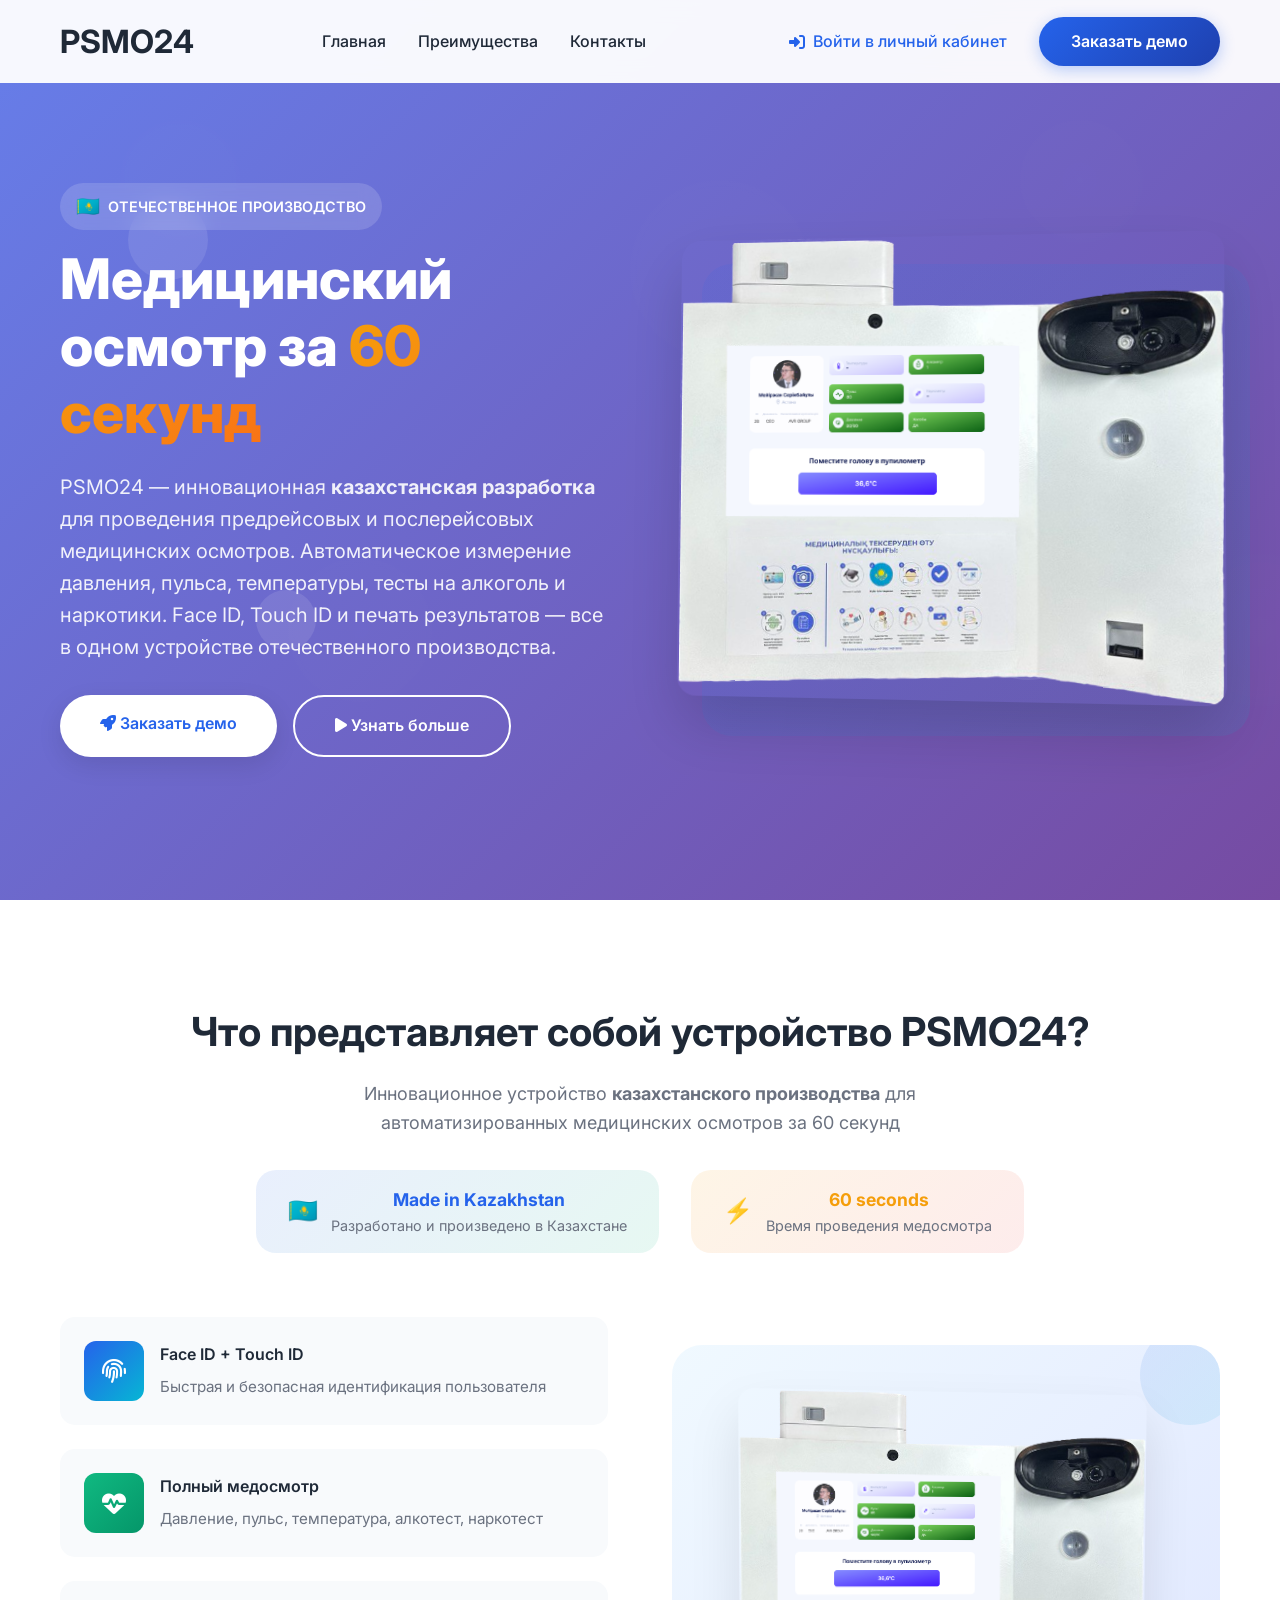
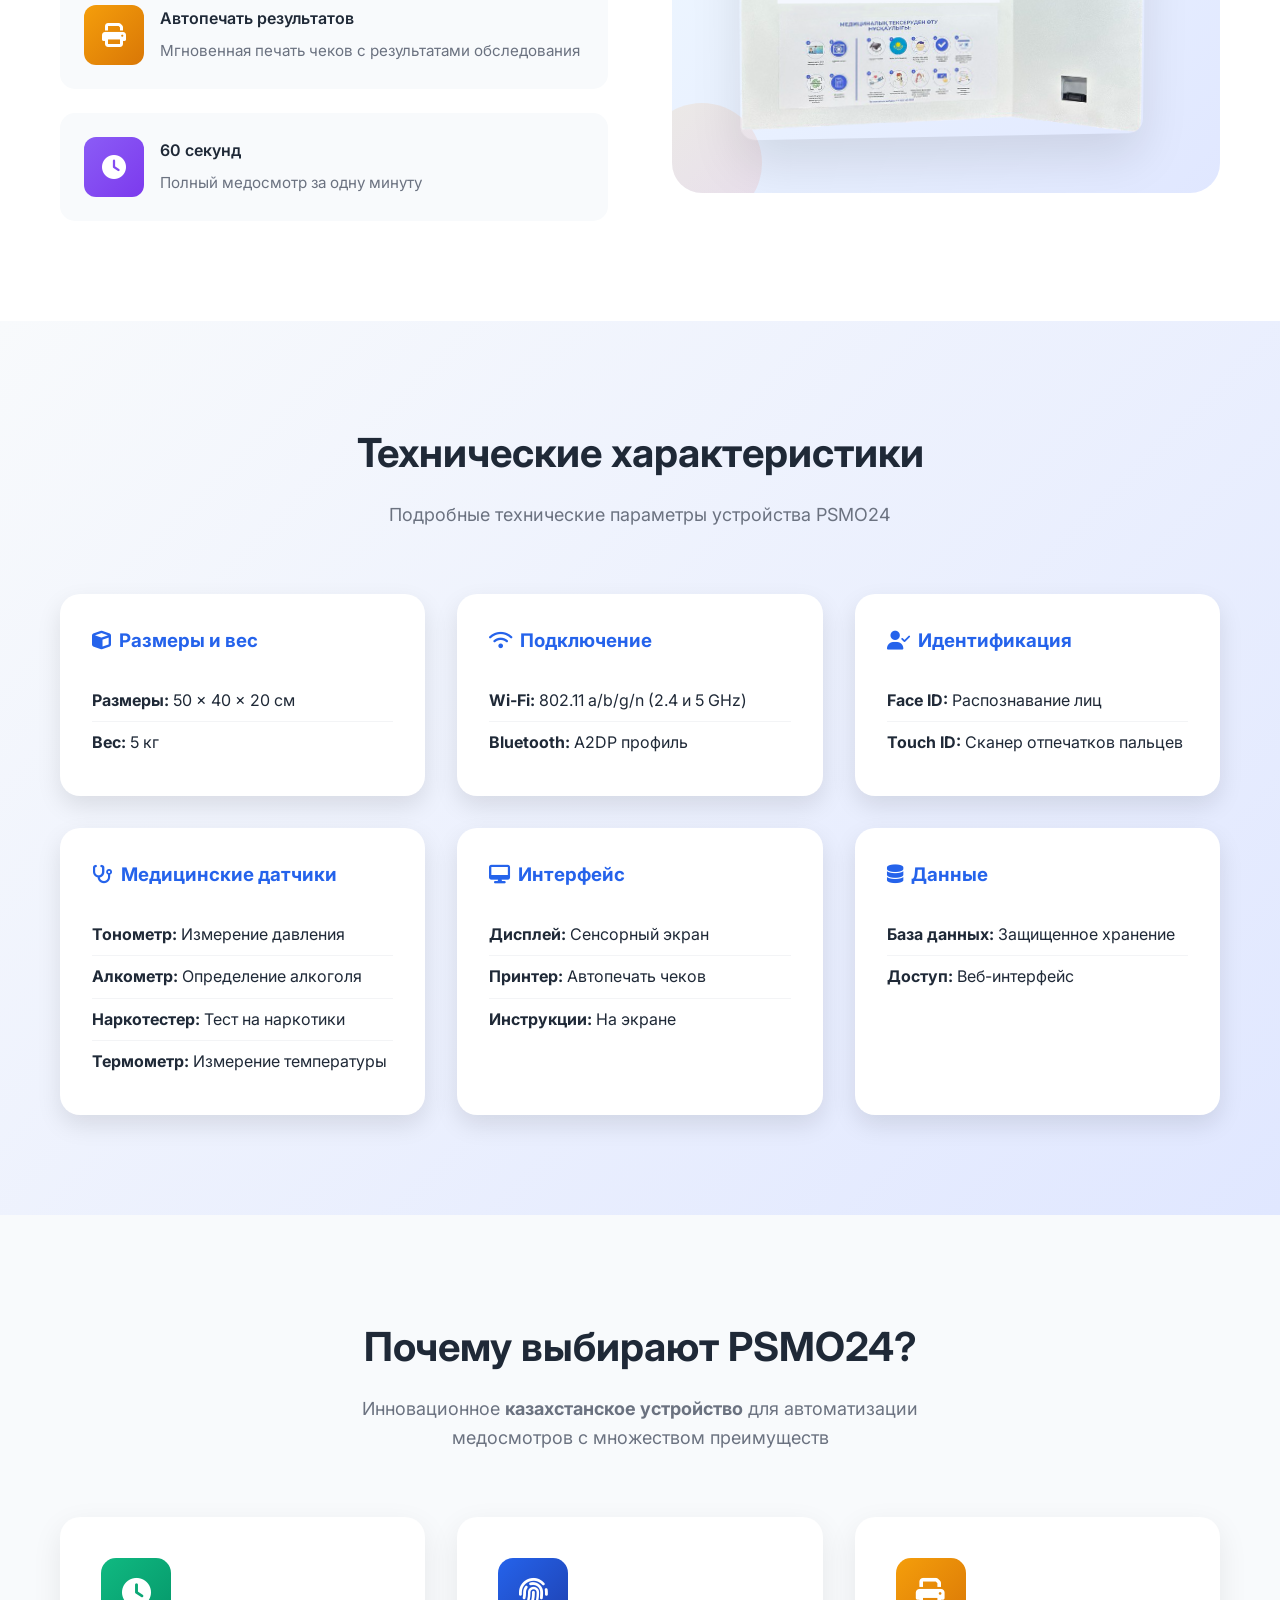
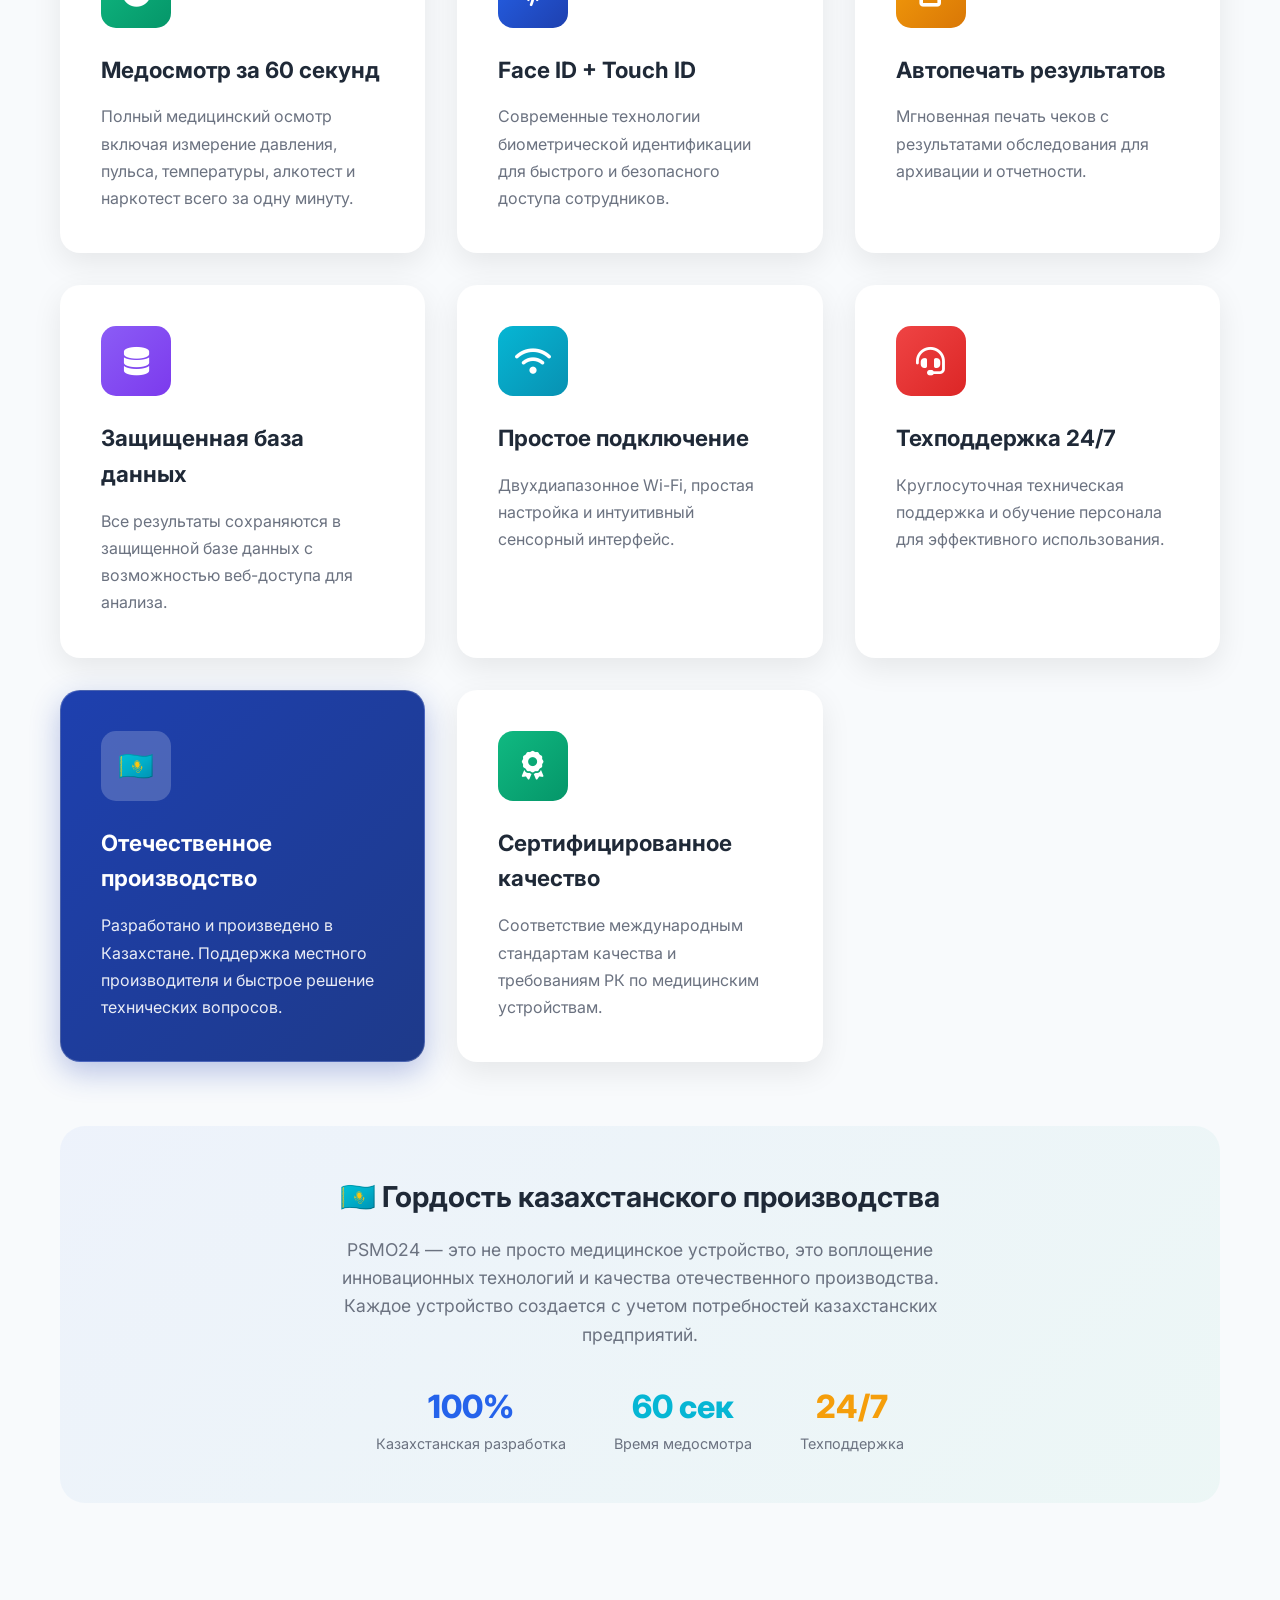
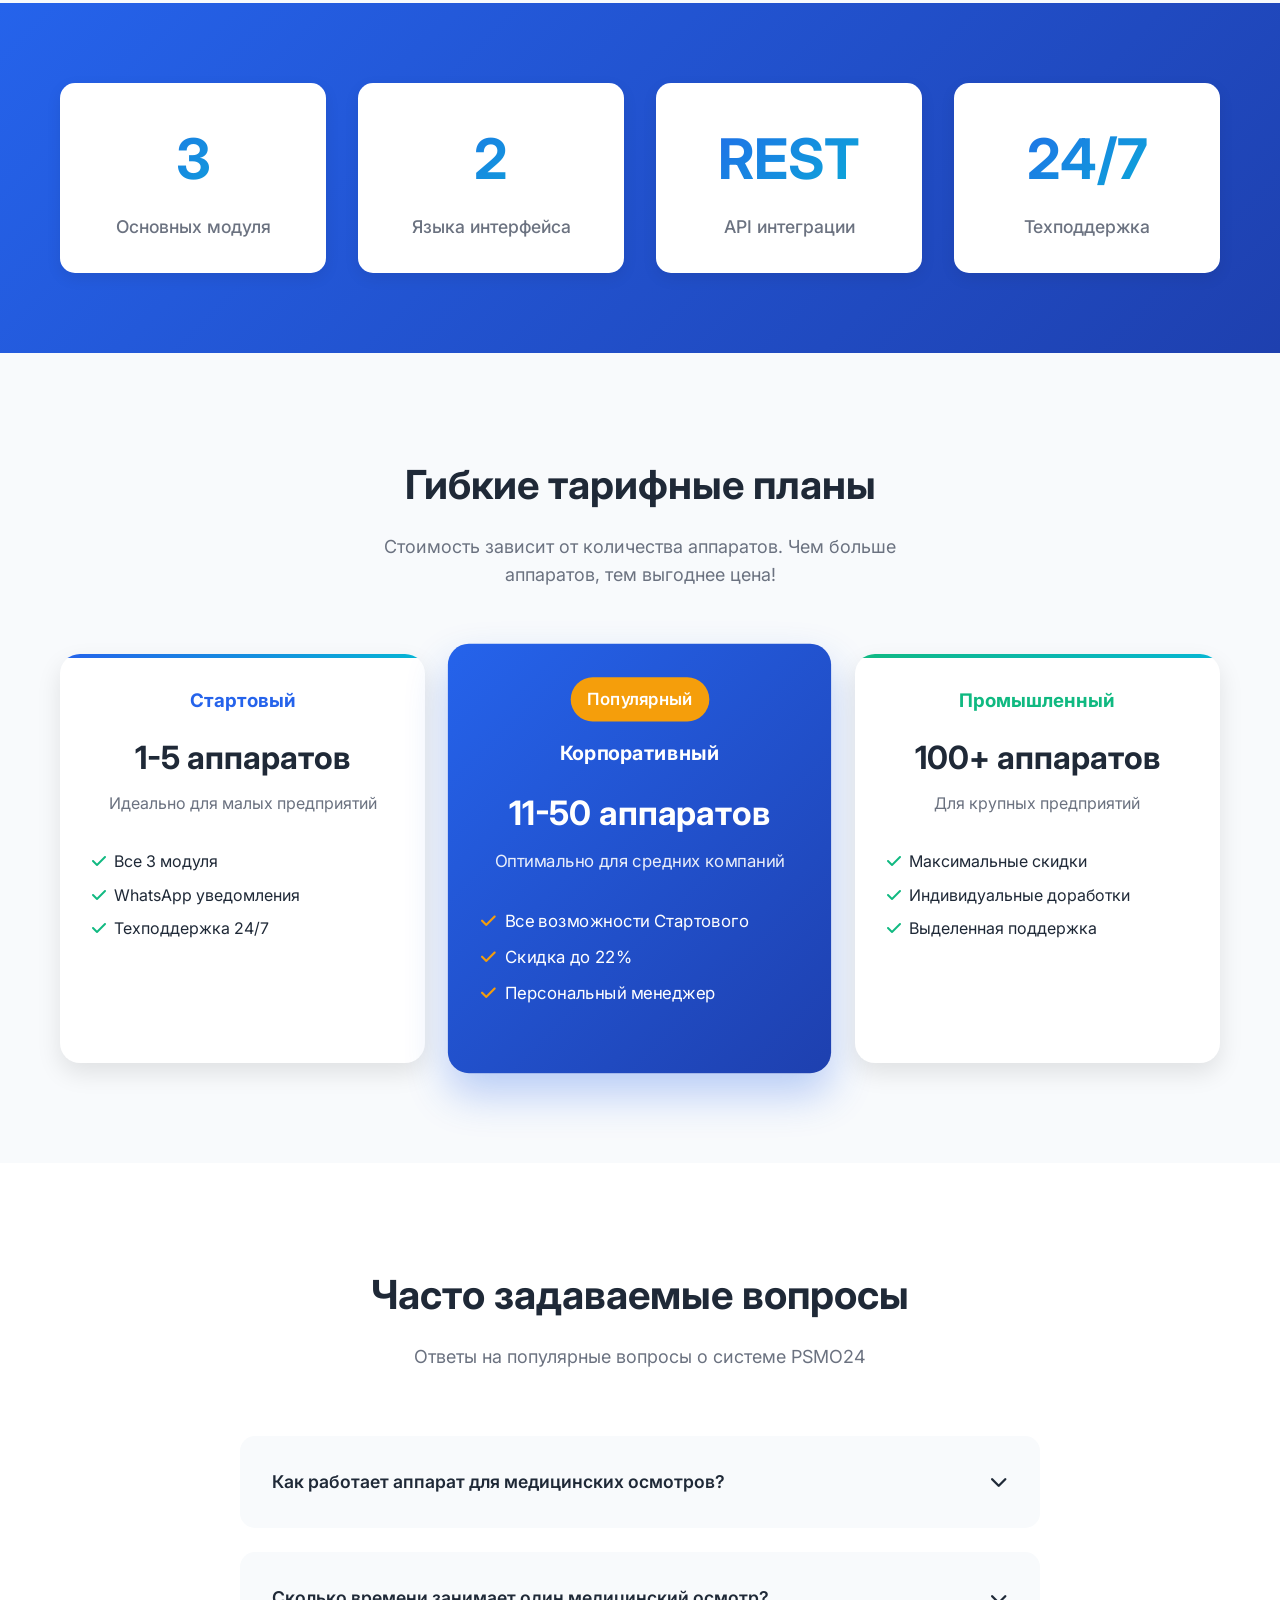
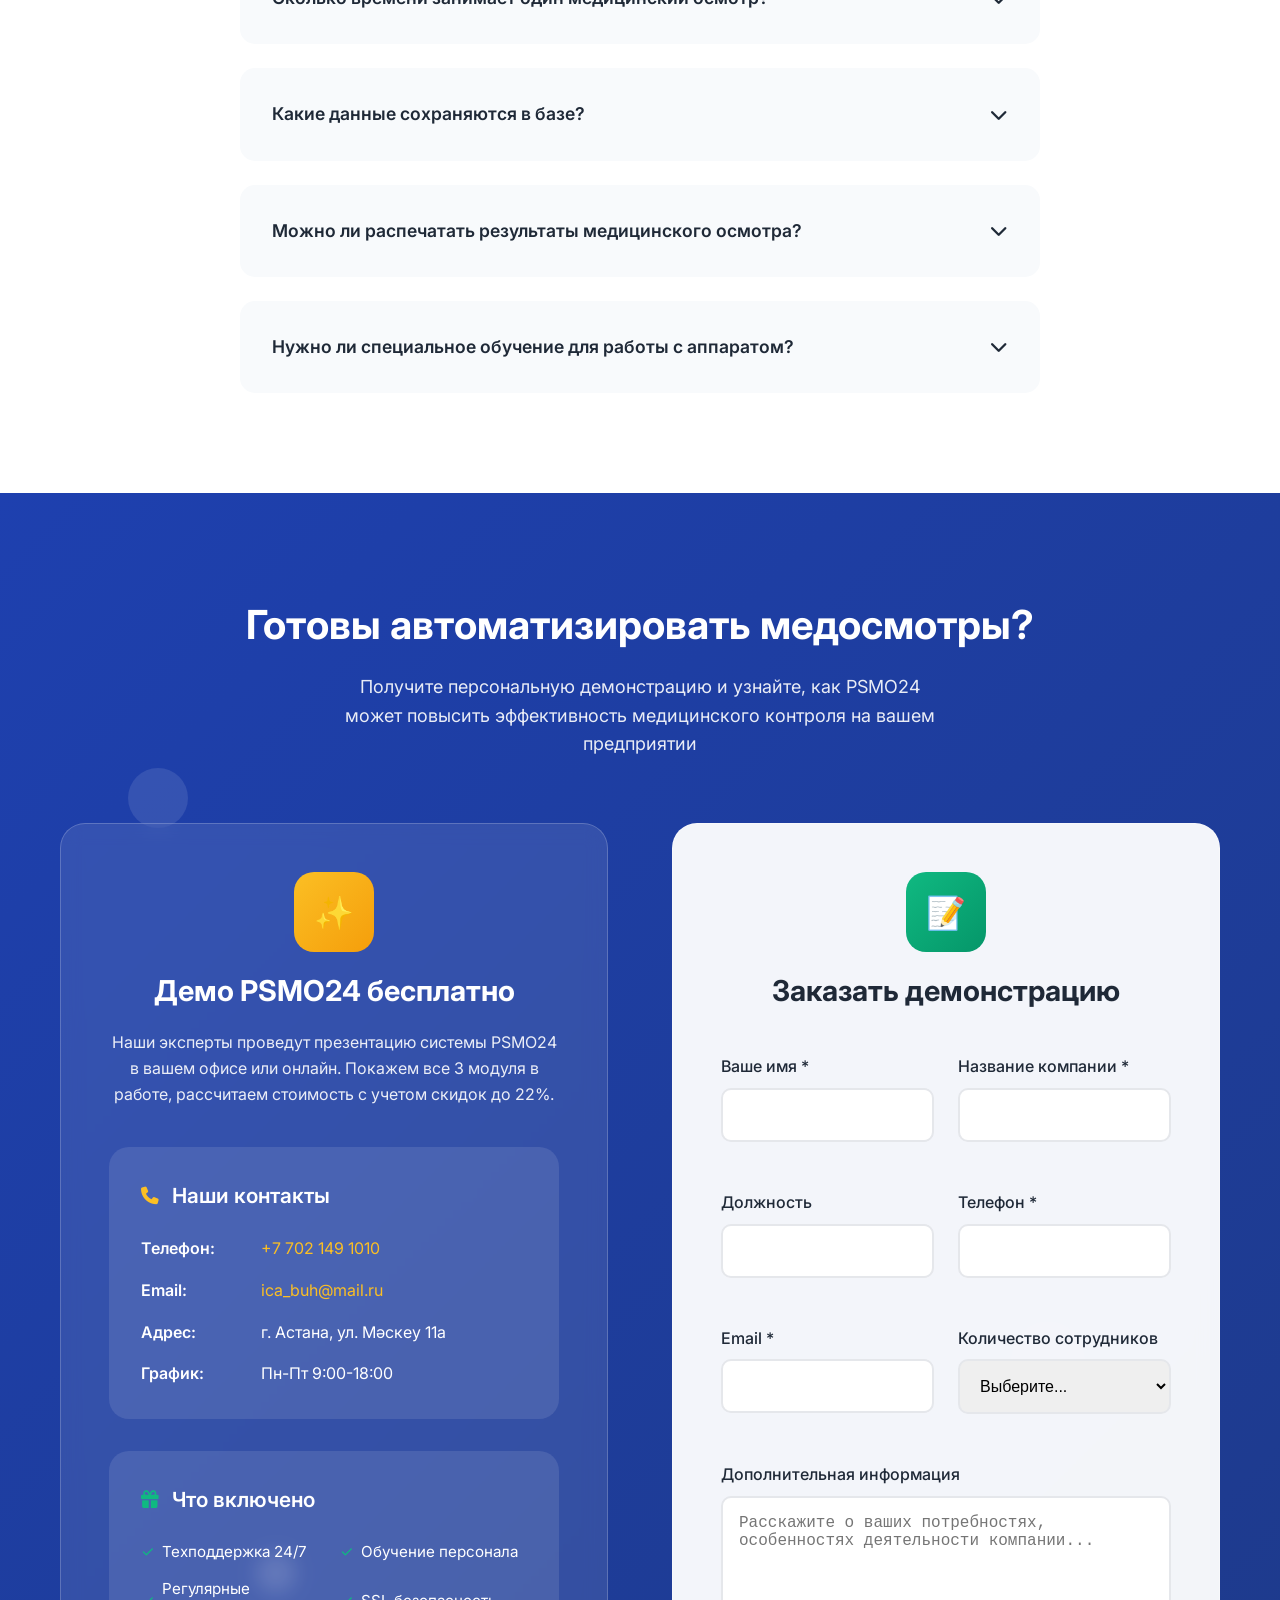
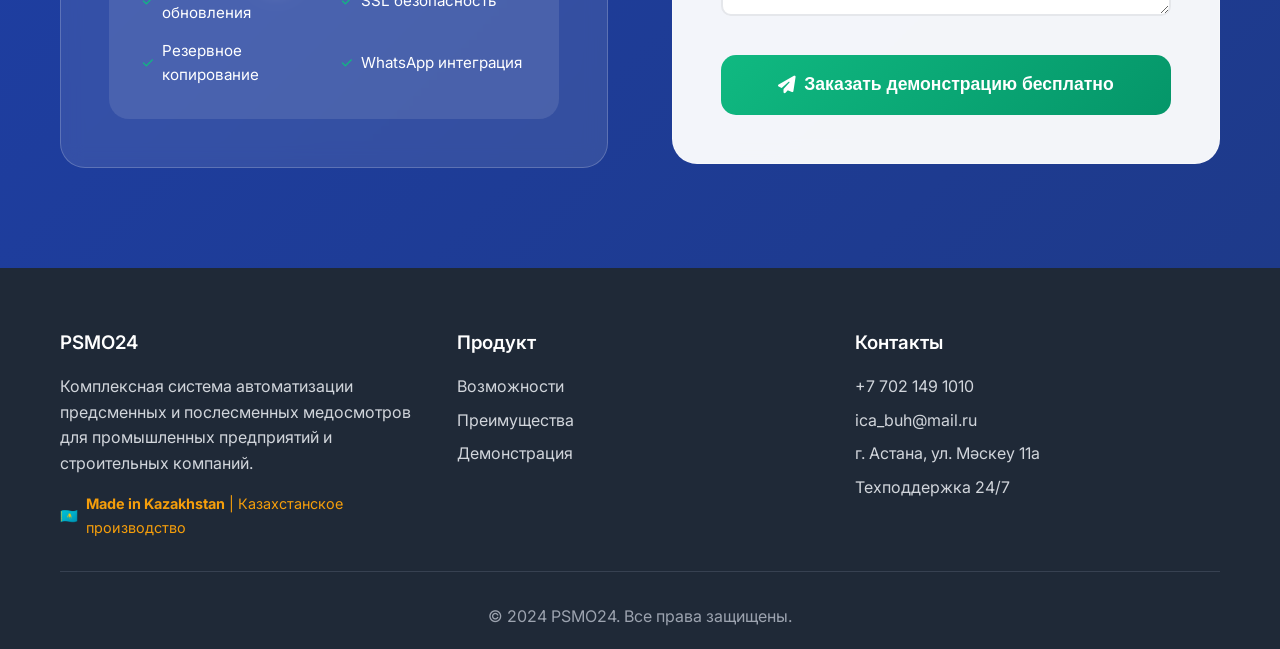
==== commit 56a57a3a: "Обновлена конфигурация развертывания: изменен Dockerfile для сервиса web-psmo24, добавлены переменны" ====
--- a/index.html
+++ b/index.html
@@ -1,964 +1,1733 @@
 ﻿<!DOCTYPE html>
-<html class="no-js" lang="ru">
+<html lang="ru">
    <head>
-      <meta charset="utf-8" />
-      <meta http-equiv="x-ua-compatible" content="ie=edge" />
-      <title>PSMO24 | Автоматизированная система медицинского осмотра за 60 секунд в Казахстане</title>
-      <meta name="description" content="PSMO24 - инновационная система автоматизированного медицинского осмотра в Казахстане. Предрейсовые и послерейсовые медосмотры за 60 секунд с измерением давления, пульса, тестами на алкоголь и наркотики. Заказать установку аппарата PSMO24.kz" />
-      <meta name="keywords" content="медицинский осмотр, автоматизированная система, предрейсовый осмотр, послерейсовый осмотр, медосмотр, алкотестер, тест на наркотики, PSMO24, Казахстан, Алматы, медицинское оборудование" />
-      <meta name="viewport" content="width=device-width, initial-scale=1, shrink-to-fit=no" />
-      <meta name="robots" content="index, follow" />
-      <meta name="author" content="PSMO24" />
-      <meta name="language" content="Russian" />
-      <meta name="geo.region" content="KZ" />
-      <meta name="geo.placename" content="Kazakhstan" />
-      
-      <!-- Open Graph / Facebook -->
-      <meta property="og:type" content="website" />
-      <meta property="og:url" content="https://psmo24.kz/" />
-      <meta property="og:title" content="PSMO24 | Автоматизированная система медицинского осмотра за 60 секунд" />
-      <meta property="og:description" content="Инновационная система автоматизированного медицинского осмотра в Казахстане. Предрейсовые и послерейсовые медосмотры за 60 секунд." />
-      <meta property="og:image" content="https://psmo24.kz/images/main-1.png" />
-      <meta property="og:locale" content="ru_KZ" />
-      <meta property="og:site_name" content="PSMO24" />
-      
-      <!-- Twitter -->
-      <meta property="twitter:card" content="summary_large_image" />
-      <meta property="twitter:url" content="https://psmo24.kz/" />
-      <meta property="twitter:title" content="PSMO24 | Автоматизированная система медицинского осмотра за 60 секунд" />
-      <meta property="twitter:description" content="Инновационная система автоматизированного медицинского осмотра в Казахстане. Предрейсовые и послерейсовые медосмотры за 60 секунд." />
-      <meta property="twitter:image" content="https://psmo24.kz/images/main-1.png" />
-      
-      <!-- Canonical URL -->
-      <link rel="canonical" href="https://psmo24.kz/" />
-
-      <link rel="manifest" href="site.webmanifest" />
-      <link rel="apple-touch-icon" href="icon.png" />
-      <!-- Place favicon.ico in the root directory -->
-
-      <link rel="stylesheet" href="css\normalize.css" />
-      <link rel="stylesheet" href="css\main.css" />
-      <link rel="stylesheet" href="css\swiper.min.css" />
-      <link rel="stylesheet" href="css\fancybox.min.css" />
-      <link rel="stylesheet" href="css\slinky.min.css" />
-      <link rel="stylesheet" href="css\font-awesome.min.css" />
-      <link rel="stylesheet" href="css\bootstrap.min.css" />
-      <link rel="stylesheet" href="css\thecho.css" />
-      <link rel="stylesheet" href="css\responsive.css" />
-      
-      <!-- Структурированные данные JSON-LD -->
-      <script type="application/ld+json">
-      {
-        "@context": "https://schema.org",
-        "@type": "Organization",
-        "name": "PSMO24",
-        "url": "https://psmo24.kz",
-        "logo": "https://psmo24.kz/images/main-1.png",
-        "description": "Автоматизированная система медицинского осмотра за 60 секунд",
-        "address": {
-          "@type": "PostalAddress",
-          "addressCountry": "KZ"
-        },
-        "contactPoint": {
-          "@type": "ContactPoint",
-          "telephone": "+7-708-544-6945",
-          "email": "smaylovserikbay@gmail.com",
-          "contactType": "Customer Service"
-        },
-        "sameAs": [
-          "https://psmo24.kz"
-        ]
-      }
-      </script>
-      
-      <script type="application/ld+json">
-      {
+    <meta charset="UTF-8">
+    <meta name="viewport" content="width=device-width, initial-scale=1.0">
+    <title>PSMO24 | Автоматизированный медицинский осмотр за 60 секунд в Казахстане</title>
+    <meta name="description" content="PSMO24 - инновационная система предрейсовых и послерейсовых медосмотров за 60 секунд. Face ID, Touch ID, измерение давления, пульса, температуры, алкотест и наркотест в одном устройстве.">
+    <meta name="keywords" content="PSMO24, предсменный медосмотр, послесменный медосмотр, автоматизация медосмотров, алкотестер, наркотестер, промышленная безопасность, медицинский контроль, Казахстан">
+    <meta name="author" content="PSMO24 Team">
+    <meta name="robots" content="index, follow">
+    
+    <!-- Open Graph -->
+    <meta property="og:title" content="PSMO24 - Система автоматизации медосмотров">
+    <meta property="og:description" content="Комплексная система предсменных и послесменных медосмотров для промышленных предприятий">
+    <meta property="og:type" content="website">
+    <meta property="og:url" content="https://psmo24.kz/">
+    <meta property="og:image" content="https://psmo24.kz/images/main-1.png">
+    
+    <!-- Twitter -->
+    <meta name="twitter:card" content="summary_large_image">
+    <meta name="twitter:title" content="PSMO24 - Система автоматизации медосмотров">
+    <meta name="twitter:description" content="Комплексная система предсменных и послесменных медосмотров">
+    <meta name="twitter:image" content="https://psmo24.kz/images/main-1.png">
+    
+    <!-- Additional SEO -->
+    <link rel="canonical" href="https://psmo24.kz/">
+    <link rel="sitemap" type="application/xml" href="/sitemap.xml">
+    
+    <!-- Structured Data -->
+    <script type="application/ld+json">
+    {
         "@context": "https://schema.org",
         "@type": "Product",
-        "name": "PSMO24 - Система автоматизированного медицинского осмотра",
-        "description": "Инновационная система для проведения предрейсовых и послерейсовых медицинских осмотров за 60 секунд с измерением давления, пульса, температуры и тестами на алкоголь и наркотики",
+        "name": "PSMO24",
+        "description": "Инновационная система предрейсовых и послерейсовых медицинских осмотров за 60 секунд",
         "brand": {
-          "@type": "Brand",
-          "name": "PSMO24"
+            "@type": "Brand",
+            "name": "PSMO24"
         },
         "manufacturer": {
-          "@type": "Organization",
-          "name": "PSMO24"
+            "@type": "Organization",
+            "name": "PSMO24",
+            "address": {
+                "@type": "PostalAddress",
+                "streetAddress": "ул. Мәскеу 11а",
+                "addressLocality": "Астана",
+                "addressCountry": "KZ"
+            },
+            "telephone": "+7 702 149 1010",
+            "email": "ica_buh@mail.ru"
         },
-        "image": "https://psmo24.kz/images/main-1.png",
         "offers": {
-          "@type": "Offer",
-          "availability": "https://schema.org/InStock",
-          "priceSpecification": {
-            "@type": "PriceSpecification",
-            "priceCurrency": "KZT"
-          }
-        }
-      }
-      </script>
-      
-      <script type="application/ld+json">
-      {
-        "@context": "https://schema.org",
-        "@type": "WebSite",
-        "name": "PSMO24",
-        "url": "https://psmo24.kz",
-        "description": "Автоматизированная система медицинского осмотра за 60 секунд в Казахстане",
-        "publisher": {
-          "@type": "Organization",
-          "name": "PSMO24"
-        },
-        "potentialAction": {
-          "@type": "SearchAction",
-          "target": "https://psmo24.kz/?s={search_term_string}",
-          "query-input": "required name=search_term_string"
-        }
-      }
-      </script>
-   </head>
-
-   <body>
-      <!--[if lte IE 9]>
-         <p class="browserupgrade">
-            You are using an <strong>outdated</strong> browser. Please
-            <a href="https://browsehappy.com/">upgrade your browser</a> to improve your experience and security.
-         </p>
-      <![endif]-->
-
-      <!-- ============================================================================ -->
-      <!-- =============================== Header Area ================================ -->
-      <!-- ============================================================================ -->
-
-      <header style="" class="thecho-header-area nav-header">
-         <div class="container">
-            <div class="row">
-               <div class="col-md">
-                  <nav class="navbar navbar-expand-md">
-                     <a class="navbar-brand header-logo" href="index.html">PSMO24.kz</a>
-                     <button
-                        class="navbar-toggler"
-                        type="button"
-                        data-toggle="collapse"
-                        data-target="#navbarSupportedContent"
-                        aria-controls="navbarSupportedContent"
-                        aria-expanded="false"
-                        aria-label="Toggle navigation"
-                     >
-                        <span class="navbar-toggler-icon"></span>
-                     </button>
-
-                     <div class="collapse navbar-collapse" id="navbarSupportedContent">
-                        <ul style="font-size: 10px; flex-wrap: wrap; justify-content: center;" class="one-page-nav navbar-nav mx-auto">
-                           <li class="nav-item">
-                              <a class="nav-link active" href="#home">Главная<span class="sr-only">(current)</span></a>
-                           </li>
-                           <li class="nav-item"><a class="nav-link" href="#about">О нас</a></li>
-                           <li class="nav-item"><a class="nav-link" href="#features">Характеристики</a></li>
-                           <li class="nav-item"><a class="nav-link" href="#faq-area">FAQ</a></li>
-                           <li class="nav-item"><a class="nav-link" href="#contact">Контакты</a></li>
+            "@type": "Offer",
+            "url": "https://psmo24.kz/",
+            "priceCurrency": "KZT",
+            "availability": "https://schema.org/InStock"
+        }
+    }
+    </script>
+    
+    <!-- Fonts -->
+    <link href="https://fonts.googleapis.com/css2?family=Inter:wght@300;400;500;600;700;800&display=swap" rel="stylesheet">
+    <link href="https://cdnjs.cloudflare.com/ajax/libs/font-awesome/6.4.0/css/all.min.css" rel="stylesheet">
+    
+    <style>
+        * {
+            margin: 0;
+            padding: 0;
+            box-sizing: border-box;
+        }
+        
+        :root {
+            --primary-color: #2563eb;
+            --primary-dark: #1e40af;
+            --secondary-color: #06b6d4;
+            --accent-color: #f59e0b;
+            --success-color: #10b981;
+            --text-dark: #1f2937;
+            --text-light: #6b7280;
+            --bg-light: #f8fafc;
+            --white: #ffffff;
+            --shadow: 0 10px 25px rgba(0,0,0,0.1);
+        }
+        
+        body {
+            font-family: 'Inter', sans-serif;
+            line-height: 1.6;
+            color: var(--text-dark);
+            overflow-x: hidden;
+        }
+        
+        .container {
+            max-width: 1200px;
+            margin: 0 auto;
+            padding: 0 20px;
+        }
+        
+        /* Header */
+        .header {
+            position: fixed;
+            top: 0;
+            width: 100%;
+            background: rgba(255,255,255,0.95);
+            backdrop-filter: blur(10px);
+            z-index: 1000;
+            transition: all 0.3s ease;
+        }
+        
+        .header.scrolled {
+            background: var(--white);
+            box-shadow: var(--shadow);
+        }
+        
+        .nav {
+            display: flex;
+            justify-content: space-between;
+            align-items: center;
+            padding: 1rem 0;
+        }
+        
+        .logo {
+            font-size: 2rem;
+            font-weight: 700;
+            color: var(--text-dark);
+            text-decoration: none;
+            transition: color 0.3s ease;
+        }
+        
+        .logo:hover {
+            color: var(--primary-color);
+        }
+        
+        .nav-menu {
+            display: flex;
+            list-style: none;
+            gap: 2rem;
+        }
+        
+        .nav-link {
+            text-decoration: none;
+            color: var(--text-dark);
+            font-weight: 500;
+            transition: color 0.3s ease;
+        }
+        
+        .nav-link:hover {
+            color: var(--primary-color);
+        }
+        
+        .cta-btn {
+            background: linear-gradient(135deg, var(--primary-color), var(--primary-dark));
+            color: var(--white);
+            padding: 0.75rem 2rem;
+            border-radius: 50px;
+            text-decoration: none;
+            font-weight: 600;
+            transition: all 0.3s ease;
+            box-shadow: 0 4px 15px rgba(37, 99, 235, 0.3);
+        }
+        
+        .cta-btn:hover {
+            transform: translateY(-2px);
+            box-shadow: 0 8px 25px rgba(37, 99, 235, 0.4);
+        }
+        
+        .login-btn:hover {
+            background: rgba(37, 99, 235, 0.1);
+            transform: translateY(-1px);
+        }
+        
+        .mobile-only {
+            display: none;
+        }
+        
+        @media (max-width: 768px) {
+            .mobile-only {
+                display: block;
+            }
+            .desktop-only {
+                display: none !important;
+            }
+            
+            .hero {
+                min-height: 100vh;
+                padding: 100px 0 60px;
+            }
+            
+            .hero-content {
+                grid-template-columns: 1fr;
+                gap: 2rem;
+                text-align: center;
+            }
+            
+            .hero-text h1 {
+                font-size: 2.5rem;
+            }
+            
+            .hero-text p {
+                font-size: 1.1rem;
+            }
+            
+            .hero-cta {
+                justify-content: center;
+            }
+            
+            .contact .contact-content {
+                grid-template-columns: 1fr !important;
+                gap: 2rem !important;
+            }
+            
+            .contact .form-group-grid {
+                grid-template-columns: 1fr !important;
+            }
+        }
+        
+        .mobile-menu-btn {
+            display: none;
+            background: none;
+            border: none;
+            font-size: 1.5rem;
+            cursor: pointer;
+            z-index: 1001;
+        }
+        
+        .mobile-menu-btn.active i {
+            transform: rotate(90deg);
+        }
+        
+        .nav-menu.active {
+            display: flex;
+            flex-direction: column;
+            position: fixed;
+            top: 80px;
+            left: 0;
+            width: 100%;
+            background: var(--white);
+            box-shadow: 0 4px 20px rgba(0,0,0,0.1);
+            padding: 2rem;
+            z-index: 1000;
+        }
+        
+        /* Hero Section */
+        .hero {
+            background: linear-gradient(135deg, #667eea 0%, #764ba2 100%);
+            color: var(--white);
+            min-height: 100vh;
+            display: flex;
+            align-items: center;
+            position: relative;
+            overflow: hidden;
+            padding: 120px 0 80px;
+        }
+        
+        .hero::before {
+            content: '';
+            position: absolute;
+            top: 0;
+            left: 0;
+            right: 0;
+            bottom: 0;
+            background: url('data:image/svg+xml,<svg xmlns="http://www.w3.org/2000/svg" viewBox="0 0 1000 1000"><defs><radialGradient id="a" cx="50%" cy="50%"><stop offset="0%" stop-color="%23ffffff" stop-opacity="0.1"/><stop offset="100%" stop-color="%23ffffff" stop-opacity="0"/></radialGradient></defs><circle cx="200" cy="200" r="100" fill="url(%23a)"/><circle cx="800" cy="300" r="150" fill="url(%23a)"/><circle cx="400" cy="700" r="120" fill="url(%23a)"/></svg>');
+            opacity: 0.1;
+        }
+        
+        .floating-elements {
+            position: absolute;
+            width: 100%;
+            height: 100%;
+            overflow: hidden;
+            pointer-events: none;
+        }
+        
+        .floating-element {
+            position: absolute;
+            background: rgba(255, 255, 255, 0.1);
+            border-radius: 50%;
+            animation: float 6s ease-in-out infinite;
+        }
+        
+        .floating-element:nth-child(1) {
+            width: 80px;
+            height: 80px;
+            top: 20%;
+            left: 10%;
+            animation-delay: 0s;
+        }
+        
+        .floating-element:nth-child(2) {
+            width: 120px;
+            height: 120px;
+            top: 60%;
+            right: 15%;
+            animation-delay: 2s;
+        }
+        
+        .floating-element:nth-child(3) {
+            width: 60px;
+            height: 60px;
+            bottom: 30%;
+            left: 20%;
+            animation-delay: 4s;
+        }
+        
+        @keyframes float {
+            0%, 100% { transform: translateY(0px) rotate(0deg); }
+            50% { transform: translateY(-20px) rotate(180deg); }
+        }
+        
+        .hero-content {
+            display: grid;
+            grid-template-columns: 1fr 1fr;
+            gap: 4rem;
+            align-items: center;
+            position: relative;
+            z-index: 2;
+            width: 100%;
+        }
+        
+        .hero-text h1 {
+            font-size: 3.5rem;
+            font-weight: 800;
+            line-height: 1.2;
+            margin-bottom: 1.5rem;
+        }
+        
+        .hero-text .highlight {
+            background: linear-gradient(135deg, var(--accent-color), #f97316);
+            -webkit-background-clip: text;
+            -webkit-text-fill-color: transparent;
+        }
+        
+        .hero-text p {
+            font-size: 1.25rem;
+            margin-bottom: 2rem;
+            opacity: 0.9;
+        }
+        
+        .hero-cta {
+            display: flex;
+            gap: 1rem;
+            flex-wrap: wrap;
+        }
+        
+        .btn-primary {
+            background: var(--white);
+            color: var(--primary-color);
+            padding: 1rem 2.5rem;
+            border-radius: 50px;
+            text-decoration: none;
+            font-weight: 600;
+            transition: all 0.4s cubic-bezier(0.25, 0.8, 0.25, 1);
+            box-shadow: 0 8px 25px rgba(0,0,0,0.1);
+            position: relative;
+            overflow: hidden;
+        }
+        
+        .btn-primary::before {
+            content: '';
+            position: absolute;
+            top: 0;
+            left: -100%;
+            width: 100%;
+            height: 100%;
+            background: linear-gradient(90deg, transparent, rgba(37, 99, 235, 0.1), transparent);
+            transition: left 0.6s;
+        }
+        
+        .btn-primary:hover::before {
+            left: 100%;
+        }
+        
+        .btn-primary:hover {
+            transform: translateY(-3px) scale(1.05);
+            box-shadow: 0 20px 40px rgba(0,0,0,0.25);
+        }
+        
+        .btn-secondary {
+            background: transparent;
+            color: var(--white);
+            padding: 1rem 2.5rem;
+            border: 2px solid var(--white);
+            border-radius: 50px;
+            text-decoration: none;
+            font-weight: 600;
+            transition: all 0.3s ease;
+        }
+        
+        .btn-secondary:hover {
+            background: var(--white);
+            color: var(--primary-color);
+        }
+        
+        .hero-image {
+            text-align: center;
+        }
+        
+        .hero-image {
+            position: relative;
+        }
+        
+        .hero-image img {
+            max-width: 100%;
+            height: auto;
+            border-radius: 20px;
+            box-shadow: 0 30px 60px rgba(0,0,0,0.15);
+            transform: perspective(1000px) rotateY(-5deg) rotateX(2deg);
+            transition: all 0.4s ease;
+        }
+        
+        .hero-image:hover img {
+            transform: perspective(1000px) rotateY(0deg) rotateX(0deg) scale(1.02);
+            box-shadow: 0 40px 80px rgba(0,0,0,0.2);
+        }
+        
+        .hero-image::before {
+            content: '';
+            position: absolute;
+            top: 30px;
+            left: 30px;
+            right: -30px;
+            bottom: -30px;
+            background: linear-gradient(135deg, rgba(37, 99, 235, 0.1), rgba(6, 182, 212, 0.1));
+            border-radius: 30px;
+            z-index: -1;
+            blur: 20px;
+        }
+        
+        /* Features Section */
+        .features {
+            padding: 100px 0;
+            background: var(--bg-light);
+            position: relative;
+            overflow: hidden;
+        }
+        
+        .features::before {
+            content: '';
+            position: absolute;
+            top: 0;
+            left: 0;
+            right: 0;
+            height: 100px;
+            background: linear-gradient(180deg, rgba(102, 126, 234, 0.05) 0%, transparent 100%);
+            pointer-events: none;
+        }
+        
+        .section-header {
+            text-align: center;
+            margin-bottom: 4rem;
+        }
+        
+        .section-header h2 {
+            font-size: 2.5rem;
+            font-weight: 700;
+            margin-bottom: 1rem;
+            color: var(--text-dark);
+        }
+        
+        .section-header p {
+            font-size: 1.125rem;
+            color: var(--text-light);
+            max-width: 600px;
+            margin: 0 auto;
+        }
+        
+        .features-grid {
+            display: grid;
+            grid-template-columns: repeat(auto-fit, minmax(300px, 1fr));
+            gap: 2rem;
+        }
+        
+        .feature-card {
+            background: var(--white);
+            padding: 2.5rem;
+            border-radius: 20px;
+            box-shadow: var(--shadow);
+            transition: all 0.4s cubic-bezier(0.25, 0.8, 0.25, 1);
+            text-align: center;
+            position: relative;
+            overflow: hidden;
+        }
+        
+        .feature-card::before {
+            content: '';
+            position: absolute;
+            top: 0;
+            left: -100%;
+            width: 100%;
+            height: 100%;
+            background: linear-gradient(90deg, transparent, rgba(255,255,255,0.2), transparent);
+            transition: left 0.6s;
+        }
+        
+        .feature-card:hover::before {
+            left: 100%;
+        }
+        
+        .feature-card:hover {
+            transform: translateY(-15px) scale(1.02);
+            box-shadow: 0 25px 50px rgba(0,0,0,0.2);
+        }
+        
+        .feature-icon {
+            width: 90px;
+            height: 90px;
+            background: linear-gradient(135deg, var(--primary-color), var(--secondary-color));
+            border-radius: 50%;
+            display: flex;
+            align-items: center;
+            justify-content: center;
+            margin: 0 auto 1.5rem;
+            font-size: 2.2rem;
+            color: var(--white);
+            position: relative;
+            transition: all 0.4s ease;
+            box-shadow: 0 8px 25px rgba(37, 99, 235, 0.3);
+        }
+        
+        .feature-icon::before {
+            content: '';
+            position: absolute;
+            top: -4px;
+            left: -4px;
+            right: -4px;
+            bottom: -4px;
+            border-radius: 50%;
+            background: linear-gradient(135deg, #ff6b6b, #4ecdc4, #45b7d1);
+            z-index: -1;
+            opacity: 0;
+            transition: opacity 0.4s ease;
+        }
+        
+        .feature-card:hover .feature-icon {
+            transform: rotate(360deg) scale(1.1);
+        }
+        
+        .feature-card:hover .feature-icon::before {
+            opacity: 1;
+        }
+        
+        .feature-card h3 {
+            font-size: 1.5rem;
+            font-weight: 600;
+            margin-bottom: 1rem;
+        }
+        
+        .feature-card p {
+            color: var(--text-light);
+            line-height: 1.7;
+        }
+        
+        /* Benefits Section */
+        .benefits {
+            padding: 100px 0;
+            background: var(--white);
+        }
+        
+        .benefits-content {
+            display: grid;
+            grid-template-columns: 1fr 1fr;
+            gap: 4rem;
+            align-items: center;
+        }
+        
+        .benefits-list {
+            list-style: none;
+        }
+        
+        .benefits-list li {
+            display: flex;
+            align-items: center;
+            margin-bottom: 1.5rem;
+            font-size: 1.125rem;
+        }
+        
+        .benefits-list i {
+            color: var(--success-color);
+            margin-right: 1rem;
+            font-size: 1.25rem;
+        }
+        
+        /* Stats Section */
+        .stats {
+            padding: 80px 0;
+            background: linear-gradient(135deg, var(--primary-color), var(--primary-dark));
+            color: var(--white);
+        }
+        
+        .stats-grid {
+            display: grid;
+            grid-template-columns: repeat(auto-fit, minmax(220px, 1fr));
+            gap: 2rem;
+            text-align: center;
+        }
+        
+        .stat-item {
+            text-align: center;
+            padding: 2rem 1.5rem;
+            background: var(--white);
+            border-radius: 15px;
+            transition: all 0.4s ease;
+            position: relative;
+            overflow: hidden;
+            box-shadow: 0 5px 15px rgba(0,0,0,0.08);
+        }
+        
+        .stat-item::before {
+            content: '';
+            position: absolute;
+            top: 0;
+            left: 0;
+            right: 0;
+            height: 4px;
+            background: linear-gradient(90deg, var(--primary-color), var(--secondary-color), var(--accent-color));
+            transform: scaleX(0);
+            transition: transform 0.6s ease;
+        }
+        
+        .stat-item:hover::before {
+            transform: scaleX(1);
+        }
+        
+        .stat-item:hover {
+            transform: translateY(-10px);
+            box-shadow: 0 15px 35px rgba(0,0,0,0.15);
+        }
+        
+        .stat-item h3 {
+            font-size: 3.5rem;
+            font-weight: 700;
+            background: linear-gradient(135deg, var(--primary-color), var(--secondary-color));
+            -webkit-background-clip: text;
+            -webkit-text-fill-color: transparent;
+            background-clip: text;
+            margin-bottom: 0.5rem;
+            transition: all 0.3s ease;
+        }
+        
+        .stat-item:hover h3 {
+            transform: scale(1.1);
+        }
+        
+        .stat-item p {
+            color: var(--text-light);
+            font-size: 1.1rem;
+            font-weight: 500;
+        }
+        
+        /* Pricing Cards */
+        .pricing-card:hover {
+            transform: translateY(-10px) scale(1.02) !important;
+            box-shadow: 0 25px 50px rgba(0,0,0,0.15) !important;
+        }
+        
+        .pricing-card {
+            position: relative;
+        }
+        
+        .pricing-card::after {
+            content: '';
+            position: absolute;
+            top: 0;
+            left: 0;
+            right: 0;
+            bottom: 0;
+            background: linear-gradient(135deg, rgba(255,255,255,0.1), rgba(255,255,255,0));
+            opacity: 0;
+            transition: opacity 0.3s ease;
+            pointer-events: none;
+        }
+        
+        .pricing-card:hover::after {
+            opacity: 1;
+        }
+        
+        /* Benefit Cards */
+        .benefit-card:hover {
+            transform: translateY(-10px) scale(1.02) !important;
+            box-shadow: 0 20px 50px rgba(0,0,0,0.15) !important;
+        }
+        
+        /* Contact Form */
+        .contact {
+            padding: 100px 0;
+            background: var(--bg-light);
+        }
+        
+        .contact-content {
+            display: grid;
+            grid-template-columns: 1fr 1fr;
+            gap: 4rem;
+            align-items: start;
+        }
+        
+        .form-group {
+            margin-bottom: 1.5rem;
+        }
+        
+        .form-group label {
+            display: block;
+            margin-bottom: 0.5rem;
+            font-weight: 500;
+            color: var(--text-dark);
+        }
+        
+        .form-group input,
+        .form-group textarea,
+        .form-group select {
+            width: 100%;
+            padding: 1rem;
+            border: 2px solid #e5e7eb;
+            border-radius: 10px;
+            font-size: 1rem;
+            transition: border-color 0.3s ease;
+        }
+        
+        .form-group input:focus,
+        .form-group textarea:focus,
+        .form-group select:focus {
+            outline: none;
+            border-color: var(--primary-color);
+        }
+        
+        .form-group textarea {
+            resize: vertical;
+            min-height: 120px;
+        }
+        
+        .submit-btn {
+            background: linear-gradient(135deg, var(--primary-color), var(--primary-dark));
+            color: var(--white);
+            padding: 1rem 3rem;
+            border: none;
+            border-radius: 50px;
+            font-size: 1.125rem;
+            font-weight: 600;
+            cursor: pointer;
+            transition: all 0.3s ease;
+            width: 100%;
+        }
+        
+        .submit-btn:hover {
+            transform: translateY(-2px);
+            box-shadow: 0 10px 25px rgba(37, 99, 235, 0.4);
+        }
+        
+        /* Footer */
+        .footer {
+            background: var(--text-dark);
+            color: var(--white);
+            padding: 60px 0 20px;
+        }
+        
+        .footer-content {
+            display: grid;
+            grid-template-columns: repeat(auto-fit, minmax(250px, 1fr));
+            gap: 2rem;
+            margin-bottom: 2rem;
+        }
+        
+        .footer-section h3 {
+            margin-bottom: 1rem;
+            font-weight: 600;
+        }
+        
+        .footer-section p,
+        .footer-section a {
+            color: #d1d5db;
+            text-decoration: none;
+            margin-bottom: 0.5rem;
+            display: block;
+        }
+        
+        .footer-section a:hover {
+            color: var(--white);
+        }
+        
+        .footer-bottom {
+            border-top: 1px solid #374151;
+            padding-top: 2rem;
+            text-align: center;
+            color: #9ca3af;
+        }
+        
+        /* Responsive Design */
+        @media (max-width: 768px) {
+            .nav-menu {
+                display: none;
+            }
+            
+            .mobile-menu-btn {
+                display: block;
+            }
+            
+            .hero-content,
+            .benefits-content,
+            .contact-content {
+                grid-template-columns: 1fr;
+                gap: 2rem;
+            }
+            
+            .hero-text h1 {
+                font-size: 2.5rem;
+            }
+            
+            .hero-cta {
+                flex-direction: column;
+                align-items: stretch;
+            }
+            
+            .section-header h2 {
+                font-size: 2rem;
+            }
+            
+            .features-grid {
+                grid-template-columns: 1fr;
+            }
+            
+            .stats-grid {
+                grid-template-columns: repeat(2, 1fr);
+            }
+        }
+        
+        @media (max-width: 480px) {
+            .container {
+                padding: 0 15px;
+            }
+            
+            .hero {
+                padding: 100px 0 60px;
+            }
+            
+            .hero-text h1 {
+                font-size: 2rem;
+            }
+            
+            .feature-card {
+                padding: 2rem;
+            }
+            
+            .stats-grid {
+                grid-template-columns: 1fr;
+            }
+        }
+        
+        /* Additional responsive breakpoints */
+        @media (max-width: 1024px) {
+            .hero-content {
+                gap: 3rem;
+            }
+            
+            .section-header h2 {
+                font-size: 2.5rem;
+            }
+        }
+        
+        @media (max-width: 1200px) {
+            .container {
+                max-width: 1000px;
+            }
+        }
+        
+        /* Animation */
+        @keyframes fadeInUp {
+            from {
+                opacity: 0;
+                transform: translateY(30px);
+            }
+            to {
+                opacity: 1;
+                transform: translateY(0);
+            }
+        }
+        
+        .animate-on-scroll {
+            animation: fadeInUp 0.6s ease-out;
+        }
+        
+        /* Loading Animation */
+        .loading {
+            display: none;
+            text-align: center;
+            margin-top: 1rem;
+        }
+        
+        .spinner {
+            display: inline-block;
+            width: 20px;
+            height: 20px;
+            border: 3px solid #f3f3f3;
+            border-top: 3px solid var(--primary-color);
+            border-radius: 50%;
+            animation: spin 1s linear infinite;
+        }
+        
+        @keyframes spin {
+            0% { transform: rotate(0deg); }
+            100% { transform: rotate(360deg); }
+        }
+        
+        .success-message {
+            display: none;
+            background: var(--success-color);
+            color: white;
+            padding: 1rem;
+            border-radius: 10px;
+            margin-top: 1rem;
+            text-align: center;
+        }
+        
+        .error-message {
+            display: none;
+            background: #ef4444;
+            color: white;
+            padding: 1rem;
+            border-radius: 10px;
+            margin-top: 1rem;
+            text-align: center;
+        }
+    </style>
+</head>
+<body>
+    <!-- Header -->
+    <header class="header" id="header">
+        <div class="container">
+            <nav class="nav">
+                <a href="#" class="logo">PSMO24</a>
+                <ul class="nav-menu">
+                    <li><a href="#home" class="nav-link">Главная</a></li>
+                    <li><a href="#benefits" class="nav-link">Преимущества</a></li>
+                    <li><a href="#contact" class="nav-link">Контакты</a></li>
+                    <li class="mobile-only"><a href="https://login.psmo24.kz" class="nav-link" style="color: var(--primary-color); font-weight: 600;"><i class="fas fa-sign-in-alt"></i> Личный кабинет</a></li>
                         </ul>
+                <div class="nav-actions" style="display: flex; gap: 1rem; align-items: center;">
+                    <a href="https://login.psmo24.kz" class="login-btn desktop-only" style="color: var(--primary-color); text-decoration: none; font-weight: 500; padding: 0.5rem 1rem; border-radius: 8px; transition: all 0.3s ease; display: flex; align-items: center; gap: 0.5rem;">
+                        <i class="fas fa-sign-in-alt"></i> Войти в личный кабинет
+                    </a>
+                    <a href="#contact" class="cta-btn">Заказать демо</a>
                      </div>
-                     <!-- .collapse .navbar-collapse -->
-                     <a href="https://login.psmo24.kz/ru" class="login-btn">Войти в личный кабинет</a>
+                <button class="mobile-menu-btn">
+                    <i class="fas fa-bars"></i>
+                </button>
                   </nav>
                </div>
-               <!-- .col -->
+      </header>
+
+    <!-- Hero Section -->
+    <section class="hero" id="home">
+        <div class="floating-elements">
+            <div class="floating-element"></div>
+            <div class="floating-element"></div>
+            <div class="floating-element"></div>
+        </div>
+         <div class="container">
+            <div class="hero-content">
+                <div class="hero-text">
+                    <div style="display: flex; align-items: center; gap: 1rem; margin-bottom: 1rem;">
+                        <div style="display: flex; align-items: center; background: rgba(255,255,255,0.15); padding: 0.5rem 1rem; border-radius: 25px; backdrop-filter: blur(10px);">
+                            <span style="font-size: 1.2rem; margin-right: 0.5rem;">🇰🇿</span>
+                            <span style="font-weight: 600; font-size: 0.9rem;">ОТЕЧЕСТВЕННОЕ ПРОИЗВОДСТВО</span>
+                        </div>
+                    </div>
+                    <h1>
+                        Медицинский осмотр за <span class="highlight">60 секунд</span>
+                    </h1>
+                    <p>
+                        PSMO24 — инновационная <strong>казахстанская разработка</strong> для проведения предрейсовых и послерейсовых медицинских осмотров. 
+                        Автоматическое измерение давления, пульса, температуры, тесты на алкоголь и наркотики. 
+                        Face ID, Touch ID и печать результатов — все в одном устройстве отечественного производства.
+                    </p>
+                    <div class="hero-cta">
+                        <a href="#contact" class="btn-primary">
+                            <i class="fas fa-rocket"></i> Заказать демо
+                        </a>
+                        <a href="#benefits" class="btn-secondary">
+                            <i class="fas fa-play"></i> Узнать больше
+                        </a>
+                  </div>
+               </div>
+                <div class="hero-image">
+                    <img src="images/main-1.png" alt="PSMO24 - Система автоматизации предсменных и послесменных медосмотров" />
             </div>
-            <!-- .row -->
          </div>
-         <!-- .container -->
-      </header>
-      <!-- .thecho-header-area -->
-
-      <header class="thecho-mobile-menu-area">
+        </div>
+    </section>
+
+
+
+    <!-- Device Info Section -->
+    <section class="device-info" style="padding: 100px 0; background: var(--white);">
          <div class="container">
-            <div class="row">
-               <div class="col-md">
-                  <div class="thecho-mobile-menu">
-                     <ul class="active">
-                        <li>
-                           <a href="index.html"><span>psmo24</span></a>
-                        </li>
-                        <li>
-                           <a href="#">
-                              <span>
-                                 <span class="bar"></span>
-                                 <span class="bar"></span>
-                                 <span class="bar"></span>
-                              </span>
-                           </a>
-                           <ul class="one-page-nav">
-                              <li>
-                                 <a href="#home"><span>Главная</span></a>
-                              </li>
-                              <li>
-                                 <a href="#about"><span>О нас</span></a>
-                              </li>
-                              <li>
-                                 <a href="#features"><span>Характеристики</span></a>
-                              </li>
-                              <li>
-                                 <a href="#products"><span>Продукты</span></a>
-                              </li>
-                              <li>
-                                 <a href="#reviews"><span>Отзывы</span></a>
-                              </li>
-                              <li>
-                                 <a href="#faq"><span>Faq</span></a>
-                              </li>
-                              <li>
-                                 <a href="#contact"><span>Контакты</span></a>
-                              </li>
-                              <a href="https://login.psmo24.kz/ru" class="login-btn">Войти в личный кабинет</a>
-                           </ul>
-                        </li>
-                     </ul>
+            <div class="section-header">
+                <h2>Что представляет собой устройство PSMO24?</h2>
+                <p>Инновационное устройство <strong>казахстанского производства</strong> для автоматизированных медицинских осмотров за 60 секунд</p>
+                <div style="display: flex; justify-content: center; align-items: center; gap: 2rem; margin-top: 2rem;">
+                    <div style="display: flex; align-items: center; background: linear-gradient(135deg, rgba(37, 99, 235, 0.1), rgba(16, 185, 129, 0.1)); padding: 1rem 2rem; border-radius: 20px;">
+                        <span style="font-size: 1.5rem; margin-right: 0.8rem;">🇰🇿</span>
+                        <div>
+                            <h3 style="font-weight: 700; color: var(--primary-color); margin: 0; font-size: 1.1rem;">Made in Kazakhstan</h3>
+                            <div style="font-size: 0.9rem; color: var(--text-light);">Разработано и произведено в Казахстане</div>
+                        </div>
+                    </div>
+                    <div style="display: flex; align-items: center; background: linear-gradient(135deg, rgba(245, 158, 11, 0.1), rgba(239, 68, 68, 0.1)); padding: 1rem 2rem; border-radius: 20px;">
+                        <span style="font-size: 1.5rem; margin-right: 0.8rem;">⚡</span>
+                        <div>
+                            <h3 style="font-weight: 700; color: var(--accent-color); margin: 0; font-size: 1.1rem;">60 seconds</h3>
+                            <div style="font-size: 0.9rem; color: var(--text-light);">Время проведения медосмотра</div>
+                        </div>
+                    </div>
+                </div>
+            </div>
+            <div class="device-content" style="display: grid; grid-template-columns: 1fr 1fr; gap: 4rem; align-items: center;">
+                <div>
+                    <div class="device-features" style="display: grid; gap: 1.5rem;">
+                        <div class="device-feature" style="display: flex; align-items: center; padding: 1.5rem; background: var(--bg-light); border-radius: 15px; transition: all 0.3s ease;">
+                            <div style="width: 60px; height: 60px; background: linear-gradient(135deg, var(--primary-color), var(--secondary-color)); border-radius: 12px; display: flex; align-items: center; justify-content: center; margin-right: 1rem; color: white; font-size: 1.5rem;">
+                                <i class="fas fa-fingerprint"></i>
+                                </div>
+                            <div>
+                                <h4 style="margin: 0 0 0.5rem 0; font-weight: 600;">Face ID + Touch ID</h4>
+                                <p style="margin: 0; color: var(--text-light); font-size: 0.95rem;">Быстрая и безопасная идентификация пользователя</p>
+                            </div>
+                        </div>
+
+                        <div class="device-feature" style="display: flex; align-items: center; padding: 1.5rem; background: var(--bg-light); border-radius: 15px; transition: all 0.3s ease;">
+                            <div style="width: 60px; height: 60px; background: linear-gradient(135deg, #10b981, #059669); border-radius: 12px; display: flex; align-items: center; justify-content: center; margin-right: 1rem; color: white; font-size: 1.5rem;">
+                                <i class="fas fa-heartbeat"></i>
+                                </div>
+                            <div>
+                                <h4 style="margin: 0 0 0.5rem 0; font-weight: 600;">Полный медосмотр</h4>
+                                <p style="margin: 0; color: var(--text-light); font-size: 0.95rem;">Давление, пульс, температура, алкотест, наркотест</p>
+                            </div>
+                        </div>
+                        
+                        <div class="device-feature" style="display: flex; align-items: center; padding: 1.5rem; background: var(--bg-light); border-radius: 15px; transition: all 0.3s ease;">
+                            <div style="width: 60px; height: 60px; background: linear-gradient(135deg, #f59e0b, #d97706); border-radius: 12px; display: flex; align-items: center; justify-content: center; margin-right: 1rem; color: white; font-size: 1.5rem;">
+                                <i class="fas fa-print"></i>
+                                </div>
+                            <div>
+                                <h4 style="margin: 0 0 0.5rem 0; font-weight: 600;">Автопечать результатов</h4>
+                                <p style="margin: 0; color: var(--text-light); font-size: 0.95rem;">Мгновенная печать чеков с результатами обследования</p>
+                            </div>
                   </div>
-                  <!-- .thecho-mobile-menu -->
+                        
+                        <div class="device-feature" style="display: flex; align-items: center; padding: 1.5rem; background: var(--bg-light); border-radius: 15px; transition: all 0.3s ease;">
+                            <div style="width: 60px; height: 60px; background: linear-gradient(135deg, #8b5cf6, #7c3aed); border-radius: 12px; display: flex; align-items: center; justify-content: center; margin-right: 1rem; color: white; font-size: 1.5rem;">
+                                <i class="fas fa-clock"></i>
                </div>
-               <!-- .col -->
+                            <div>
+                                <h4 style="margin: 0 0 0.5rem 0; font-weight: 600;">60 секунд</h4>
+                                <p style="margin: 0; color: var(--text-light); font-size: 0.95rem;">Полный медосмотр за одну минуту</p>
             </div>
-            <!-- .row -->
          </div>
-         <!-- .container -->
-      </header>
-      <!-- .thecho-mobile-menu-area -->
-
-      <!-- ============================================================================ -->
-      <!-- =============================== Banner Area ================================ -->
-      <!-- ============================================================================ -->
-
-      <main>
-      <section class="thecho-banner-area" id="home">
-         <div class="banner-shape-bg">
-            <img
-               data-paroller-factor="-0.2"
-               data-paroller-factor-xs="0.8"
-               data-paroller-type="foreground"
-               data-paroller-direction="horizontal"
-               class="banner-shape"
-               src="images\shape-1.svg"
-               alt="PSMO24 - Автоматизированная система медицинского осмотра"
-            />
-         </div>
-         <!-- .banner-shape-bg -->
-         <div class="container">
-            <div class="row">
-               <div class="col-md md-order-2">
-                  <div class="banner-intro">
-                     <h1>Автоматизированный медицинский осмотр за <span>60 секунд</span> в Казахстане</h1>
-                     <p>
-                        PSMO24 - инновационная система проведения предрейсовых и послерейсовых медицинских осмотров с использованием автоматизированных технологий. Измерение давления, пульса, температуры, тесты на алкоголь и наркотики — всего за 60 секунд.
-                     </p>
-                     <div class="banner-cta">
-                        <a href="#" class="thecho-btn text-uppercase">Заказать сейчас</a>
+            </div>
+                  </div>
+                <div class="device-image" style="position: relative; text-align: center;">
+                    <div style="background: linear-gradient(135deg, #f0f9ff 0%, #e0e7ff 100%); border-radius: 30px; padding: 3rem; position: relative; overflow: hidden;">
+                        <div style="position: absolute; top: -20px; right: -20px; width: 100px; height: 100px; background: linear-gradient(135deg, rgba(37, 99, 235, 0.1), rgba(6, 182, 212, 0.1)); border-radius: 50%; blur: 15px;"></div>
+                        <div style="position: absolute; bottom: -30px; left: -30px; width: 120px; height: 120px; background: linear-gradient(135deg, rgba(245, 158, 11, 0.1), rgba(239, 68, 68, 0.1)); border-radius: 50%; blur: 20px;"></div>
+                        <img src="images/main-1.png" alt="Устройство PSMO24 для медосмотров" style="max-width: 90%; height: auto; border-radius: 15px; box-shadow: 0 25px 50px rgba(0,0,0,0.1); transform: perspective(800px) rotateY(5deg) rotateX(-2deg); transition: all 0.4s ease; position: relative; z-index: 2;" 
+                             onmouseover="this.style.transform='perspective(800px) rotateY(0deg) rotateX(0deg) scale(1.05)'" 
+                             onmouseout="this.style.transform='perspective(800px) rotateY(5deg) rotateX(-2deg) scale(1)'" />
                      </div>
-                     <!-- .banner-cta -->
-                  </div>
-                  <!-- .banner-intro -->
-               </div>
-               <!-- .col -->
-               <div class="col-md md-order-1">
-                  <div class="product-intro">
-                     <img class="intro-thcho" src="images/main-1.png" alt="PSMO24 - Аппарат для автоматизированного медицинского осмотра за 60 секунд" />
-
-                     <!-- <div class="mic-details">
-                            <div class="mic-wrapper feature-wrapper">
-                                <div class="thecho-ovh">
-                                    <h6>Microphone Off</h6>
-                                </div>
-                            </div>
-                            <div class="mic-off feature-btn"></div>
-                        </div>
-
-                        <div class="vol-up-details">
-                            <div class="feature-wrapper">
-                                <div class="thecho-ovh">
-                                    <h6>Make Volume Up</h6>
-                                </div>
-                            </div>
-                            <div class="vol-up feature-btn"></div>
-                        </div>
-
-                        <div class="action-details">
-                            <div class="action-wrapper feature-wrapper">
-                                <div class="thecho-ovh">
-                                    <h6>Great Action Btn</h6>
-                                </div>
-                            </div>
-                            <div class="action-btn feature-btn"></div>
-                        </div>
-                        
-                        <div class="vol-down-details">
-                            <div class="feature-wrapper">
-                                <div class="thecho-ovh">
-                                    <h6>Make Volume Down</h6>
-                                </div>
-                            </div>
-                            <div class="vol-down feature-btn"></div>
-                        </div> -->
-                  </div>
-                  <!-- .product-intro -->
-               </div>
-               <!-- .col -->
-            </div>
-            <!-- .row -->
-         </div>
-         <!-- .container -->
-      </section>
-      <!-- .thecho-banner-area -->
-
-      <!-- ============================================================================ -->
-      <!-- ================================ About Area ================================ -->
-      <!-- ============================================================================ -->
-
-      <section class="thecho-about-area" id="about">
-         <div class="thecho-single-about about-first">
-            <div class="about-shape-bg">
-               <img
-                  data-paroller-factor="0.1"
-                  data-paroller-factor-xs="0.8"
-                  data-paroller-type="foreground"
-                  data-paroller-direction="horizontal"
-                  class="about-shape-one"
-                  src="images\shape-2.svg"
-                  alt="Echo"
-               />
-            </div>
-            <!-- .about-shape-bg -->
-            <div class="container">
-               <div class="row">
-                  <div class="col-md align-self-center">
-                     <img class="intro-thcho" src="images/main-diagonal.png" alt="PSMO24 - Медицинский аппарат для предрейсовых и послерейсовых осмотров" />
-                  </div>
-                  <!-- .col -->
-                  <div class="col-md align-self-center">
-                     <div class="about-details">
-                        <h2 class="thecho-heading">Какие задачи выполняет <span>наше устройство?</span></h2>
-                        <p>
-                           Наш аппарат способен выполнять полные предрейсовые, предсменные, послерейсовые и послесменные
-                           медицинские осмотры. Он измеряет артериальное давление, пульс, температуру, а также проводит
-                           тесты на наличие алкоголя и наркотиков. Кроме того, система распознает сотрудников с помощью
-                           Face ID и отпечатков пальцев, а все результаты сохраняются в базе данных и могут быть
-                           распечатаны.
-                        </p>
-                        <!-- .about-cta -->
-                     </div>
-                     <!-- .about-details -->
-                  </div>
-                  <!-- .col -->
-               </div>
-               <!-- .row -->
-            </div>
-            <!-- .container -->
-         </div>
-         <!-- .thecho-single-about -->
-         <div class="thecho-single-about about-second">
-            <div class="about-shape-bg">
-               <img
-                  data-paroller-factor="-0.1"
-                  data-paroller-factor-xs="0.9"
-                  data-paroller-type="foreground"
-                  data-paroller-direction="horizontal"
-                  class="about-shape-two"
-                  src="images\shape-3.svg"
-                  alt="Echo"
-               />
-            </div>
-            <!-- .about-shape-bg -->
-            <div class="container">
-               <div class="row">
-                  <div class="col-md align-self-center">
-                     <div class="about-details">
-                        <h2 class="thecho-heading">Что из себя представляет <span>наше устройство?</span></h2>
-                        <p>
-                           Это инновационное устройство для автоматизированных медицинских осмотров. Оно позволяет
-                           оперативно и точно проводить осмотры сотрудников, фиксируя и обрабатывая результаты за 60
-                           секунд. Наш аппарат обеспечивает высокую точность измерений и удобство для персонала,
-                           минимизируя время, затраченное на проверку здоровья.
-                        </p>
-                        <!-- .about-cta -->
-                     </div>
-                     <!-- .about-details -->
-                  </div>
-                  <!-- .col -->
-                  <div class="col-md col-12 align-self-center">
-                     <img class="intro-echo" src="images/main-3.png" alt="PSMO24 - Инновационное устройство медицинского контроля с Face ID и тестами на алкоголь" />
-                  </div>
-                  <!-- .col -->
-               </div>
-               <!-- .row -->
-            </div>
-            <!-- .container -->
-         </div>
-         <!-- .thecho-single-about -->
-      </section>
-      <!-- .thecho-about-area -->
-
-      <!-- ============================================================================ -->
-      <!-- ============================ How It Works Area ============================= -->
-      <!-- ============================================================================ -->
-
-      <section class="thecho-how-it-works-area">
-         <div class="container">
-            <div class="row">
-               <div class="col-md">
-                  <div class="hiw-wrapper">
-                     <i class="fas fa-plug"></i>
-                     <div class="hiw-details">
-                        <h5>Подключение устройства</h5>
-                        <p>
-                           Просто подключите устройство, и оно сразу готово к использованию для автоматизированных
-                           медицинских осмотров.
-                        </p>
-                     </div>
-                     <!-- .hiw-details -->
-                  </div>
-                  <!-- .hiw-wrapper -->
-               </div>
-               <!-- .col -->
-               <div class="col-md">
-                  <div class="hiw-wrapper">
-                     <i class="fas fa-wifi"></i>
-                     <div class="hiw-details">
-                        <h5>Подключение к интернету</h5>
-                        <p>
-                           Для работы с базой данных и сохранения результатов медицинских осмотров подключите аппарат к
-                           интернету через Wi-Fi или проводной интернет.
-                        </p>
-                     </div>
-                     <!-- .hiw-details -->
-                  </div>
-                  <!-- .hiw-wrapper -->
-               </div>
-               <!-- .col -->
-               <div class="col-md">
-                  <div class="hiw-wrapper mb-0">
-                     <i
-                        ><svg
-                           xmlns="http://www.w3.org/2000/svg"
-                           width="36"
-                           height="36"
-                           fill="currentColor"
-                           class="bi bi-heart-pulse-fill"
-                           viewBox="0 0 16 16"
-                        >
-                           <path
-                              fill-rule="evenodd"
-                              d="M1.475 9C2.702 10.84 4.779 12.871 8 15c3.221-2.129 5.298-4.16 6.525-6H12a.5.5 0 0 1-.464-.314l-1.457-3.642-1.598 5.593a.5.5 0 0 1-.945.049L5.889 6.568l-1.473 2.21A.5.5 0 0 1 4 9H1.475ZM.879 8C-2.426 1.68 4.41-2 7.824 1.143c.06.055.119.112.176.171a3.12 3.12 0 0 1 .176-.17C11.59-2 18.426 1.68 15.12 8h-2.783l-1.874-4.686a.5.5 0 0 0-.945.049L7.921 8.956 6.464 5.314a.5.5 0 0 0-.88-.091L3.732 8H.88Z"
-                           /></svg
-                     ></i>
-                     <div class="hiw-details">
-                        <h5>Управление медицинскими осмотрами</h5>
-                        <p>
-                           Наш аппарат автоматически проводит медицинские осмотры, измеряя ключевые показатели здоровья
-                           и предоставляя результаты в реальном времени.
-                        </p>
-                     </div>
-                     <!-- .hiw-details -->
-                  </div>
-                  <!-- .hiw-wrapper -->
-               </div>
-               <!-- .col -->
-            </div>
-            <!-- .row -->
-         </div>
-         <!-- .container -->
-      </section>
-      <!-- .thecho-how-it-works-area -->
-
-      <!-- ============================================================================ -->
-      <!-- ================================ Feature Area ============================== -->
-      <!-- ============================================================================ -->
-
-      <section class="thecho-features-area" id="features">
-         <div class="container">
-            <img src="./images/interface.png" style="width: 100%; height: 100%; object-fit: cover" alt="PSMO24 - Интерфейс системы автоматизированного медицинского осмотра" />
-            <!-- .row -->
-         </div>
-         <!-- .container -->
-      </section>
-      <!-- .thecho-features-area -->
-
-      <!-- ============================================================================ -->
-      <!-- ============================= Technical Followup =========================== -->
-      <!-- ============================================================================ -->
-
-      <section class="thecho-technical-followup">
-         <div class="about-shape-bg">
-            <img class="about-shape-two" src="images\shape-3.svg" alt="Echo" />
-         </div>
-         <!-- .about-shape-bg -->
-         <!-- .echo-bg -->
-         <div class="container">
-            <div class="row">
-               <div class="col">
-                  <h2 class="thecho-heading text-center">Технические характеристики</h2>
-                  <table class="table table-bordered">
-                     <tbody>
-                        <tr>
-                           <th>Размеры</th>
-                           <td>50 см x 40 см x 20 см</td>
-                        </tr>
-                        <tr>
-                           <th>Вес</th>
-                           <td>
-                              5 кг (фактические размеры и вес могут незначительно отличаться в зависимости от процесса
-                              сборки)
-                           </td>
-                        </tr>
-                        <tr>
-                           <th>Подключение к Wi-Fi</th>
-                           <td>Двухдиапазонное Wi-Fi соединение, поддерживает 802.11 a/b/g/n (2.4 и 5 GHz) сети.</td>
-                        </tr>
-                        <tr>
-                           <th>Подключение к Bluetooth</th>
-                           <td>
-                              Поддержка профиля Advanced Audio Distribution Profile (A2DP) для потоковой передачи аудио.
-                           </td>
-                        </tr>
-                        <tr>
-                           <th>Face ID</th>
-                           <td>Технология распознавания лиц для быстрой и безопасной идентификации пользователя.</td>
-                        </tr>
-                        <tr>
-                           <th>Touch ID</th>
-                           <td>Датчик отпечатков пальцев для авторизации пользователей.</td>
-                        </tr>
-                        <tr>
-                           <th>Тонометр</th>
-                           <td>Измерение артериального давления с выведением результатов на экран.</td>
-                        </tr>
-                        <tr>
-                           <th>Алкометр</th>
-                           <td>Определение наличия алкоголя в дыхании с помощью алкотестера.</td>
-                        </tr>
-                        <tr>
-                           <th>Наркотестер</th>
-                           <td>Тестирование на наличие наркотических веществ в организме.</td>
-                        </tr>
-                        <tr>
-                           <th>Температурный датчик</th>
-                           <td>Измерение температуры тела с выводом результата на дисплей.</td>
-                        </tr>
-                        <tr>
-                           <th>Принтер</th>
-                           <td>Автоматическая печать чеков с результатами обследования после прохождения тестов.</td>
-                        </tr>
-                        <tr>
-                           <th>Экран интерфейса пользователя</th>
-                           <td>
-                              Интерактивный сенсорный дисплей для отображения результатов и управления процессом
-                              обследования.
-                           </td>
-                        </tr>
-                        <tr>
-                           <th>Инструкции на экране</th>
-                           <td>Пошаговые инструкции по использованию всех функций устройства.</td>
-                        </tr>
-                        <tr>
-                           <th>База данных</th>
-                           <td>
-                              Все результаты медицинского осмотра автоматически сохраняются в защищённую онлайн-базу
-                              данных.
-                           </td>
-                        </tr>
-                        <tr>
-                           <th>Хранение данных</th>
-                           <td>
-                              Данные о медицинском осмотре хранятся на сервере, доступном через веб-интерфейс для
-                              анализа и отчетности.
-                           </td>
-                        </tr>
-                     </tbody>
-                  </table>
-               </div>
-               <!-- .col -->
-            </div>
-            <!-- .row -->
-         </div>
-         <!-- .container -->
-      </section>
-      <!-- .thecho-technical-followup -->
-
-      <!-- ============================================================================ -->
-      <!-- ============================= Watch Promo Video ============================ -->
-      <!-- ============================================================================ -->
-
-      <!-- ============================================================================ -->
-      <!-- =============================== Products Area ============================== -->
-      <!-- ============================================================================ -->
-
-      
-      <!-- .thecho-products-area -->
-
-      <!-- ============================================================================ -->
-      <!-- =============================== Review Area ============================== -->
-      <!-- ============================================================================ -->
-
-      <!-- <section class="thecho-review-area" id="reviews">
-         <div class="container">
-            <div class="row">
-               <div class="col">
-                  <div class="thecho-reviews swiper-container">
-                     <div class="thecho-review swiper-wrapper">
-                        <div class="single-review swiper-slide">
-                           <div class="row">
-                              <div class="col-sm-3 d-none d-sm-block">
-                                 <img src="images\thcho.png" alt="Client Image" />
-                              </div>
-                              <div class="col-sm-9">
-                                 <div class="review-details">
-                                    <h4>Marc Henry</h4>
-                                    <p>
-                                       Having worked in the electronics retail industry for years now, I've seen scores
-                                       of Smart devices come and go. Until now, nobody quite got it right. In the Thcho
-                                       Dot, Amazon has created a near perfect blend of hardware and software.
-                                    </p>
-                                 </div>
-                              </div>
-                           </div>
-                        </div>
-                        <div class="single-review swiper-slide">
-                           <div class="row">
-                              <div class="col-sm-3 d-none d-sm-block">
-                                 <img src="images\thcho.png" alt="Client Image" />
-                              </div>
-                              <div class="col-sm-9">
-                                 <div class="review-details">
-                                    <h4>Jeica Doe</h4>
-                                    <p>
-                                       Having worked in the electronics retail industry for years now, I've seen scores
-                                       of Smart devices come and go. Until now, nobody quite got it right. In the Thcho
-                                       Dot, Amazon has created a near perfect blend of hardware and software.
-                                    </p>
-                                 </div>
-                              </div>
-                           </div>
-                        </div>
-                        <div class="single-review swiper-slide">
-                           <div class="row">
-                              <div class="col-sm-3 d-none d-sm-block">
-                                 <img src="images\thcho.png" alt="Client Image" />
-                              </div>
-                              <div class="col-sm-9">
-                                 <div class="review-details">
-                                    <h4>Lynn Daniels</h4>
-                                    <p>
-                                       Having worked in the electronics retail industry for years now, I've seen scores
-                                       of Smart devices come and go. Until now, nobody quite got it right. In the Thcho
-                                       Dot, Amazon has created a near perfect blend of hardware and software.
-                                    </p>
-                                 </div>
-                              </div>
-                           </div>
-                        </div>
-                     </div>
-                     <div class="swiper-button-next"></div>
-                     <div class="swiper-button-prev"></div>
                   </div>
                </div>
             </div>
+    </section>
+
+    <!-- Technical Specs Section -->
+    <section class="tech-specs" style="padding: 100px 0; background: linear-gradient(135deg, #f8fafc 0%, #e0e7ff 100%);">
+        <div class="container">
+            <div class="section-header">
+                <h2>Технические характеристики</h2>
+                <p>Подробные технические параметры устройства PSMO24</p>
          </div>
-      </section> -->
-
-      <!-- ============================================================================ -->
-      <!-- =============================== Faq Area ============================== -->
-      <!-- ============================================================================ -->
-
-      <section class="thecho-faq-area" id="#faq-area">
+            <div class="specs-grid" style="display: grid; grid-template-columns: repeat(auto-fit, minmax(300px, 1fr)); gap: 2rem;">
+                <div class="spec-card" style="background: var(--white); padding: 2rem; border-radius: 20px; box-shadow: var(--shadow); transition: all 0.3s ease;">
+                    <h3 style="color: var(--primary-color); margin-bottom: 1.5rem; display: flex; align-items: center;">
+                        <i class="fas fa-cube" style="margin-right: 0.5rem;"></i>
+                        Размеры и вес
+                    </h3>
+                    <ul style="list-style: none; margin: 0; padding: 0;">
+                        <li style="padding: 0.5rem 0; border-bottom: 1px solid #f3f4f6;">
+                            <strong>Размеры:</strong> 50 × 40 × 20 см
+                        </li>
+                        <li style="padding: 0.5rem 0;">
+                            <strong>Вес:</strong> 5 кг
+                        </li>
+                    </ul>
+            </div>
+                
+                <div class="spec-card" style="background: var(--white); padding: 2rem; border-radius: 20px; box-shadow: var(--shadow); transition: all 0.3s ease;">
+                    <h3 style="color: var(--primary-color); margin-bottom: 1.5rem; display: flex; align-items: center;">
+                        <i class="fas fa-wifi" style="margin-right: 0.5rem;"></i>
+                        Подключение
+                    </h3>
+                    <ul style="list-style: none; margin: 0; padding: 0;">
+                        <li style="padding: 0.5rem 0; border-bottom: 1px solid #f3f4f6;">
+                            <strong>Wi-Fi:</strong> 802.11 a/b/g/n (2.4 и 5 GHz)
+                        </li>
+                        <li style="padding: 0.5rem 0;">
+                            <strong>Bluetooth:</strong> A2DP профиль
+                        </li>
+                    </ul>
+                     </div>
+                
+                <div class="spec-card" style="background: var(--white); padding: 2rem; border-radius: 20px; box-shadow: var(--shadow); transition: all 0.3s ease;">
+                    <h3 style="color: var(--primary-color); margin-bottom: 1.5rem; display: flex; align-items: center;">
+                        <i class="fas fa-user-check" style="margin-right: 0.5rem;"></i>
+                        Идентификация
+                    </h3>
+                    <ul style="list-style: none; margin: 0; padding: 0;">
+                        <li style="padding: 0.5rem 0; border-bottom: 1px solid #f3f4f6;">
+                            <strong>Face ID:</strong> Распознавание лиц
+                        </li>
+                        <li style="padding: 0.5rem 0;">
+                            <strong>Touch ID:</strong> Сканер отпечатков пальцев
+                        </li>
+                    </ul>
+                  </div>
+                
+                <div class="spec-card" style="background: var(--white); padding: 2rem; border-radius: 20px; box-shadow: var(--shadow); transition: all 0.3s ease;">
+                    <h3 style="color: var(--primary-color); margin-bottom: 1.5rem; display: flex; align-items: center;">
+                        <i class="fas fa-stethoscope" style="margin-right: 0.5rem;"></i>
+                        Медицинские датчики
+                    </h3>
+                    <ul style="list-style: none; margin: 0; padding: 0;">
+                        <li style="padding: 0.5rem 0; border-bottom: 1px solid #f3f4f6;">
+                            <strong>Тонометр:</strong> Измерение давления
+                        </li>
+                        <li style="padding: 0.5rem 0; border-bottom: 1px solid #f3f4f6;">
+                            <strong>Алкометр:</strong> Определение алкоголя
+                        </li>
+                        <li style="padding: 0.5rem 0; border-bottom: 1px solid #f3f4f6;">
+                            <strong>Наркотестер:</strong> Тест на наркотики
+                        </li>
+                        <li style="padding: 0.5rem 0;">
+                            <strong>Термометр:</strong> Измерение температуры
+                        </li>
+                    </ul>
+                  </div>
+                
+                <div class="spec-card" style="background: var(--white); padding: 2rem; border-radius: 20px; box-shadow: var(--shadow); transition: all 0.3s ease;">
+                    <h3 style="color: var(--primary-color); margin-bottom: 1.5rem; display: flex; align-items: center;">
+                        <i class="fas fa-desktop" style="margin-right: 0.5rem;"></i>
+                        Интерфейс
+                    </h3>
+                    <ul style="list-style: none; margin: 0; padding: 0;">
+                        <li style="padding: 0.5rem 0; border-bottom: 1px solid #f3f4f6;">
+                            <strong>Дисплей:</strong> Сенсорный экран
+                        </li>
+                        <li style="padding: 0.5rem 0; border-bottom: 1px solid #f3f4f6;">
+                            <strong>Принтер:</strong> Автопечать чеков
+                        </li>
+                        <li style="padding: 0.5rem 0;">
+                            <strong>Инструкции:</strong> На экране
+                        </li>
+                    </ul>
+               </div>
+                
+                <div class="spec-card" style="background: var(--white); padding: 2rem; border-radius: 20px; box-shadow: var(--shadow); transition: all 0.3s ease;">
+                    <h3 style="color: var(--primary-color); margin-bottom: 1.5rem; display: flex; align-items: center;">
+                        <i class="fas fa-database" style="margin-right: 0.5rem;"></i>
+                        Данные
+                    </h3>
+                    <ul style="list-style: none; margin: 0; padding: 0;">
+                        <li style="padding: 0.5rem 0; border-bottom: 1px solid #f3f4f6;">
+                            <strong>База данных:</strong> Защищенное хранение
+                        </li>
+                        <li style="padding: 0.5rem 0;">
+                            <strong>Доступ:</strong> Веб-интерфейс
+                        </li>
+                    </ul>
+            </div>
+         </div>
+        </div>
+      </section>
+
+    <!-- Benefits Section -->
+    <section class="benefits" id="benefits" style="padding: 100px 0; background: var(--bg-light);">
+        <div class="container">
+            <div class="section-header">
+                <h2>Почему выбирают PSMO24?</h2>
+                <p>Инновационное <strong>казахстанское устройство</strong> для автоматизации медосмотров с множеством преимуществ</p>
+            </div>
+            
+            <div style="display: grid; grid-template-columns: repeat(auto-fit, minmax(350px, 1fr)); gap: 2rem; margin-bottom: 3rem;">
+                <div class="benefit-card" style="background: var(--white); padding: 2.5rem; border-radius: 20px; box-shadow: 0 10px 30px rgba(0,0,0,0.08); transition: all 0.4s ease; border: 1px solid rgba(255,255,255,0.2);">
+                    <div style="width: 70px; height: 70px; background: linear-gradient(135deg, #10b981, #059669); border-radius: 15px; display: flex; align-items: center; justify-content: center; margin-bottom: 1.5rem; color: white; font-size: 1.8rem;">
+                        <i class="fas fa-clock"></i>
+                  </div>
+                    <h3 style="font-size: 1.4rem; font-weight: 700; margin-bottom: 1rem; color: var(--text-dark);">Медосмотр за 60 секунд</h3>
+                    <p style="color: var(--text-light); line-height: 1.7;">Полный медицинский осмотр включая измерение давления, пульса, температуры, алкотест и наркотест всего за одну минуту.</p>
+               </div>
+                
+                <div class="benefit-card" style="background: var(--white); padding: 2.5rem; border-radius: 20px; box-shadow: 0 10px 30px rgba(0,0,0,0.08); transition: all 0.4s ease; border: 1px solid rgba(255,255,255,0.2);">
+                    <div style="width: 70px; height: 70px; background: linear-gradient(135deg, var(--primary-color), var(--primary-dark)); border-radius: 15px; display: flex; align-items: center; justify-content: center; margin-bottom: 1.5rem; color: white; font-size: 1.8rem;">
+                        <i class="fas fa-fingerprint"></i>
+                     </div>
+                    <h3 style="font-size: 1.4rem; font-weight: 700; margin-bottom: 1rem; color: var(--text-dark);">Face ID + Touch ID</h3>
+                    <p style="color: var(--text-light); line-height: 1.7;">Современные технологии биометрической идентификации для быстрого и безопасного доступа сотрудников.</p>
+                  </div>
+                
+                <div class="benefit-card" style="background: var(--white); padding: 2.5rem; border-radius: 20px; box-shadow: 0 10px 30px rgba(0,0,0,0.08); transition: all 0.4s ease; border: 1px solid rgba(255,255,255,0.2);">
+                    <div style="width: 70px; height: 70px; background: linear-gradient(135deg, #f59e0b, #d97706); border-radius: 15px; display: flex; align-items: center; justify-content: center; margin-bottom: 1.5rem; color: white; font-size: 1.8rem;">
+                        <i class="fas fa-print"></i>
+               </div>
+                    <h3 style="font-size: 1.4rem; font-weight: 700; margin-bottom: 1rem; color: var(--text-dark);">Автопечать результатов</h3>
+                    <p style="color: var(--text-light); line-height: 1.7;">Мгновенная печать чеков с результатами обследования для архивации и отчетности.</p>
+                     </div>
+                
+                <div class="benefit-card" style="background: var(--white); padding: 2.5rem; border-radius: 20px; box-shadow: 0 10px 30px rgba(0,0,0,0.08); transition: all 0.4s ease; border: 1px solid rgba(255,255,255,0.2);">
+                    <div style="width: 70px; height: 70px; background: linear-gradient(135deg, #8b5cf6, #7c3aed); border-radius: 15px; display: flex; align-items: center; justify-content: center; margin-bottom: 1.5rem; color: white; font-size: 1.8rem;">
+                        <i class="fas fa-database"></i>
+                  </div>
+                    <h3 style="font-size: 1.4rem; font-weight: 700; margin-bottom: 1rem; color: var(--text-dark);">Защищенная база данных</h3>
+                    <p style="color: var(--text-light); line-height: 1.7;">Все результаты сохраняются в защищенной базе данных с возможностью веб-доступа для анализа.</p>
+               </div>
+                
+                <div class="benefit-card" style="background: var(--white); padding: 2.5rem; border-radius: 20px; box-shadow: 0 10px 30px rgba(0,0,0,0.08); transition: all 0.4s ease; border: 1px solid rgba(255,255,255,0.2);">
+                    <div style="width: 70px; height: 70px; background: linear-gradient(135deg, #06b6d4, #0891b2); border-radius: 15px; display: flex; align-items: center; justify-content: center; margin-bottom: 1.5rem; color: white; font-size: 1.8rem;">
+                        <i class="fas fa-wifi"></i>
+            </div>
+                    <h3 style="font-size: 1.4rem; font-weight: 700; margin-bottom: 1rem; color: var(--text-dark);">Простое подключение</h3>
+                    <p style="color: var(--text-light); line-height: 1.7;">Двухдиапазонное Wi-Fi, простая настройка и интуитивный сенсорный интерфейс.</p>
+         </div>
+                
+                <div class="benefit-card" style="background: var(--white); padding: 2.5rem; border-radius: 20px; box-shadow: 0 10px 30px rgba(0,0,0,0.08); transition: all 0.4s ease; border: 1px solid rgba(255,255,255,0.2);">
+                    <div style="width: 70px; height: 70px; background: linear-gradient(135deg, #ef4444, #dc2626); border-radius: 15px; display: flex; align-items: center; justify-content: center; margin-bottom: 1.5rem; color: white; font-size: 1.8rem;">
+                        <i class="fas fa-headset"></i>
+         </div>
+                    <h3 style="font-size: 1.4rem; font-weight: 700; margin-bottom: 1rem; color: var(--text-dark);">Техподдержка 24/7</h3>
+                    <p style="color: var(--text-light); line-height: 1.7;">Круглосуточная техническая поддержка и обучение персонала для эффективного использования.</p>
+                </div>
+                
+                <div class="benefit-card" style="background: linear-gradient(135deg, #1e40af, #1e3a8a); padding: 2.5rem; border-radius: 20px; box-shadow: 0 10px 30px rgba(30, 64, 175, 0.3); transition: all 0.4s ease; border: 1px solid rgba(255,255,255,0.2); color: white;">
+                    <div style="width: 70px; height: 70px; background: rgba(255,255,255,0.2); border-radius: 15px; display: flex; align-items: center; justify-content: center; margin-bottom: 1.5rem; font-size: 1.8rem;">
+                        🇰🇿
+         </div>
+                    <h3 style="font-size: 1.4rem; font-weight: 700; margin-bottom: 1rem;">Отечественное производство</h3>
+                    <p style="line-height: 1.7; opacity: 0.9;">Разработано и произведено в Казахстане. Поддержка местного производителя и быстрое решение технических вопросов.</p>
+               </div>
+                
+                <div class="benefit-card" style="background: var(--white); padding: 2.5rem; border-radius: 20px; box-shadow: 0 10px 30px rgba(0,0,0,0.08); transition: all 0.4s ease; border: 1px solid rgba(255,255,255,0.2);">
+                    <div style="width: 70px; height: 70px; background: linear-gradient(135deg, #10b981, #059669); border-radius: 15px; display: flex; align-items: center; justify-content: center; margin-bottom: 1.5rem; color: white; font-size: 1.8rem;">
+                        <i class="fas fa-award"></i>
+            </div>
+                    <h3 style="font-size: 1.4rem; font-weight: 700; margin-bottom: 1rem; color: var(--text-dark);">Сертифицированное качество</h3>
+                    <p style="color: var(--text-light); line-height: 1.7;">Соответствие международным стандартам качества и требованиям РК по медицинским устройствам.</p>
+         </div>
+                              </div>
+            
+            <!-- Дополнительная информация о казахстанском производстве -->
+            <div style="text-align: center; background: linear-gradient(135deg, rgba(37, 99, 235, 0.05), rgba(16, 185, 129, 0.05)); padding: 3rem; border-radius: 25px; margin-top: 4rem;">
+                <h3 style="font-size: 1.8rem; font-weight: 700; margin-bottom: 1rem; color: var(--text-dark);">🇰🇿 Гордость казахстанского производства</h3>
+                <p style="font-size: 1.1rem; color: var(--text-light); max-width: 600px; margin: 0 auto; line-height: 1.6;">
+                    PSMO24 — это не просто медицинское устройство, это воплощение инновационных технологий и качества отечественного производства. Каждое устройство создается с учетом потребностей казахстанских предприятий.
+                </p>
+                <div style="display: flex; justify-content: center; align-items: center; gap: 3rem; margin-top: 2rem; flex-wrap: wrap;">
+                    <div style="text-align: center;">
+                        <div style="font-size: 2rem; font-weight: 800; color: var(--primary-color);">100%</div>
+                        <div style="font-size: 0.9rem; color: var(--text-light);">Казахстанская разработка</div>
+                                 </div>
+                    <div style="text-align: center;">
+                        <div style="font-size: 2rem; font-weight: 800; color: var(--secondary-color);">60 сек</div>
+                        <div style="font-size: 0.9rem; color: var(--text-light);">Время медосмотра</div>
+                              </div>
+                    <div style="text-align: center;">
+                        <div style="font-size: 2rem; font-weight: 800; color: var(--accent-color);">24/7</div>
+                        <div style="font-size: 0.9rem; color: var(--text-light);">Техподдержка</div>
+                           </div>
+                        </div>
+                              </div>
+                                 </div>
+    </section>
+
+    <!-- Stats Section -->
+    <section class="stats">
+        <div class="container">
+            <div class="stats-grid">
+                <div class="stat-item">
+                    <h3>3</h3>
+                    <p>Основных модуля</p>
+                              </div>
+                <div class="stat-item">
+                    <h3>2</h3>
+                    <p>Языка интерфейса</p>
+                           </div>
+                <div class="stat-item">
+                    <h3>REST</h3>
+                    <p>API интеграции</p>
+                        </div>
+                <div class="stat-item">
+                    <h3>24/7</h3>
+                    <p>Техподдержка</p>
+                              </div>
+                                 </div>
+                              </div>
+    </section>
+
+    <!-- Pricing Section -->
+    <section class="pricing" style="padding: 100px 0; background: var(--bg-light);">
+        <div class="container">
+            <div class="section-header">
+                <h2>Гибкие тарифные планы</h2>
+                <p>Стоимость зависит от количества аппаратов. Чем больше аппаратов, тем выгоднее цена!</p>
+                           </div>
+            <div class="pricing-grid" style="display: grid; grid-template-columns: repeat(auto-fit, minmax(280px, 1fr)); gap: 2rem;">
+                <div class="pricing-card" style="background: var(--white); padding: 2rem; border-radius: 20px; box-shadow: var(--shadow); text-align: center; transition: all 0.3s ease; position: relative; overflow: hidden;">
+                    <div style="position: absolute; top: 0; left: 0; right: 0; height: 4px; background: linear-gradient(90deg, var(--primary-color), var(--secondary-color));"></div>
+                    <h3 style="color: var(--primary-color); margin-bottom: 1rem;">Стартовый</h3>
+                    <div style="font-size: 2rem; font-weight: 700; color: var(--text-dark); margin-bottom: 0.5rem;">1-5 аппаратов</div>
+                    <p style="color: var(--text-light); margin-bottom: 2rem;">Идеально для малых предприятий</p>
+                    <ul style="list-style: none; text-align: left; margin-bottom: 2rem;">
+                        <li style="margin-bottom: 0.5rem;"><i class="fas fa-check" style="color: var(--success-color); margin-right: 0.5rem;"></i>Все 3 модуля</li>
+                        <li style="margin-bottom: 0.5rem;"><i class="fas fa-check" style="color: var(--success-color); margin-right: 0.5rem;"></i>WhatsApp уведомления</li>
+                        <li style="margin-bottom: 0.5rem;"><i class="fas fa-check" style="color: var(--success-color); margin-right: 0.5rem;"></i>Техподдержка 24/7</li>
+                    </ul>
+                        </div>
+                
+                <div class="pricing-card" style="background: linear-gradient(135deg, var(--primary-color), var(--primary-dark)); color: var(--white); padding: 2rem; border-radius: 20px; box-shadow: 0 20px 40px rgba(37, 99, 235, 0.3); text-align: center; transition: all 0.3s ease; transform: scale(1.05);">
+                    <div style="background: var(--accent-color); color: var(--white); padding: 0.5rem 1rem; border-radius: 50px; display: inline-block; margin-bottom: 1rem; font-weight: 600;">Популярный</div>
+                    <h3 style="margin-bottom: 1rem;">Корпоративный</h3>
+                    <div style="font-size: 2rem; font-weight: 700; margin-bottom: 0.5rem;">11-50 аппаратов</div>
+                    <p style="opacity: 0.9; margin-bottom: 2rem;">Оптимально для средних компаний</p>
+                    <ul style="list-style: none; text-align: left; margin-bottom: 2rem;">
+                        <li style="margin-bottom: 0.5rem;"><i class="fas fa-check" style="color: var(--accent-color); margin-right: 0.5rem;"></i>Все возможности Стартового</li>
+                        <li style="margin-bottom: 0.5rem;"><i class="fas fa-check" style="color: var(--accent-color); margin-right: 0.5rem;"></i>Скидка до 22%</li>
+                        <li style="margin-bottom: 0.5rem;"><i class="fas fa-check" style="color: var(--accent-color); margin-right: 0.5rem;"></i>Персональный менеджер</li>
+                    </ul>
+                     </div>
+                
+                <div class="pricing-card" style="background: var(--white); padding: 2rem; border-radius: 20px; box-shadow: var(--shadow); text-align: center; transition: all 0.3s ease; position: relative; overflow: hidden;">
+                    <div style="position: absolute; top: 0; left: 0; right: 0; height: 4px; background: linear-gradient(90deg, var(--success-color), var(--secondary-color));"></div>
+                    <h3 style="color: var(--success-color); margin-bottom: 1rem;">Промышленный</h3>
+                    <div style="font-size: 2rem; font-weight: 700; color: var(--text-dark); margin-bottom: 0.5rem;">100+ аппаратов</div>
+                    <p style="color: var(--text-light); margin-bottom: 2rem;">Для крупных предприятий</p>
+                    <ul style="list-style: none; text-align: left; margin-bottom: 2rem;">
+                        <li style="margin-bottom: 0.5rem;"><i class="fas fa-check" style="color: var(--success-color); margin-right: 0.5rem;"></i>Максимальные скидки</li>
+                        <li style="margin-bottom: 0.5rem;"><i class="fas fa-check" style="color: var(--success-color); margin-right: 0.5rem;"></i>Индивидуальные доработки</li>
+                        <li style="margin-bottom: 0.5rem;"><i class="fas fa-check" style="color: var(--success-color); margin-right: 0.5rem;"></i>Выделенная поддержка</li>
+                    </ul>
+                  </div>
+               </div>
+            </div>
+    </section>
+
+    <!-- FAQ Section -->
+    <section class="faq" style="padding: 100px 0; background: var(--white);">
          <div class="container">
-            <div class="row">
-               <div class="col">
-                  <h2 class="thecho-heading text-center">Faq</h2>
-                  <div class="row">
-                     <div class="col-md align-self-center">
-                        <div class="accordion" id="faq">
-                           <div class="card">
-                              <div class="card-header" id="headingOne">
-                                 <h5 class="mb-0">
-                                    <button
-                                       class="btn btn-link"
-                                       type="button"
-                                       data-toggle="collapse"
-                                       data-target="#collapseOne"
-                                       aria-expanded="true"
-                                       aria-controls="collapseOne"
-                                    >
-                                       Как работает ваш аппарат для медицинских осмотров?
-                                    </button>
-                                 </h5>
+            <div class="section-header">
+                <h2>Часто задаваемые вопросы</h2>
+                <p>Ответы на популярные вопросы о системе PSMO24</p>
                               </div>
-                              <!-- .card-header -->
-
-                              <div
-                                 id="collapseOne"
-                                 class="collapse show"
-                                 aria-labelledby="headingOne"
-                                 data-parent="#faq"
-                              >
-                                 <div class="card-body">
-                                    Наш аппарат проводит предрейсовые, предсменные, послерейсовые и послесменные
-                                    медицинские осмотры, автоматически измеряя артериальное давление, пульс,
-                                    температуру, а также проводит тесты на алкоголь и наркотики. Кроме того, устройство
-                                    идентифицирует сотрудников по Face ID и отпечаткам пальцев. Все данные сохраняются в
-                                    базе данных и могут быть распечатаны.
+            <div class="faq-grid" style="display: grid; gap: 1.5rem; max-width: 800px; margin: 0 auto;">
+                <div class="faq-item" style="background: var(--bg-light); border-radius: 15px; overflow: hidden; transition: all 0.3s ease;">
+                    <div class="faq-question" style="padding: 2rem; cursor: pointer; display: flex; justify-content: space-between; align-items: center; font-weight: 600; font-size: 1.1rem;" onclick="toggleFaq(this)">
+                        <span>Как работает аппарат для медицинских осмотров?</span>
+                        <i class="fas fa-chevron-down" style="transition: transform 0.3s ease;"></i>
                                  </div>
-                                 <!-- .card-body -->
+                    <div class="faq-answer" style="padding: 0 2rem; max-height: 0; overflow: hidden; transition: all 0.3s ease;">
+                        <div style="padding-bottom: 2rem; color: var(--text-light); line-height: 1.6;">
+                            Наш аппарат проводит предрейсовые, предсменные, послерейсовые и послесменные медицинские осмотры, автоматически измеряя артериальное давление, пульс, температуру, а также проводит тесты на алкоголь и наркотики. Устройство идентифицирует сотрудников по Face ID и отпечаткам пальцев. Все данные сохраняются в базе данных и могут быть распечатаны.
                               </div>
-                              <!-- .collapse -->
                            </div>
-                           <!-- .card -->
-                           <div class="card">
-                              <div class="card-header" id="headingTwo">
-                                 <h5 class="mb-0">
-                                    <button
-                                       class="btn btn-link"
-                                       type="button"
-                                       data-toggle="collapse"
-                                       data-target="#collapseTwo"
-                                       aria-expanded="true"
-                                       aria-controls="collapseTwo"
-                                    >
-                                       Сколько времени занимает один медицинский осмотр?
-                                    </button>
-                                 </h5>
                               </div>
-                              <!-- .card-header -->
-
-                              <div id="collapseTwo" class="collapse" aria-labelledby="headingTwo" data-parent="#faq">
-                                 <div class="card-body">
-                                    Процесс осмотра занимает всего 60 секунд. За это время аппарат проводит все
-                                    необходимые измерения, включая тесты на наличие алкоголя и наркотиков, и формирует
-                                    отчет с результатами.
+
+                <div class="faq-item" style="background: var(--bg-light); border-radius: 15px; overflow: hidden; transition: all 0.3s ease;">
+                    <div class="faq-question" style="padding: 2rem; cursor: pointer; display: flex; justify-content: space-between; align-items: center; font-weight: 600; font-size: 1.1rem;" onclick="toggleFaq(this)">
+                        <span>Сколько времени занимает один медицинский осмотр?</span>
+                        <i class="fas fa-chevron-down" style="transition: transform 0.3s ease;"></i>
                                  </div>
-                                 <!-- .card-body -->
+                    <div class="faq-answer" style="padding: 0 2rem; max-height: 0; overflow: hidden; transition: all 0.3s ease;">
+                        <div style="padding-bottom: 2rem; color: var(--text-light); line-height: 1.6;">
+                            Процесс осмотра занимает всего <strong>60 секунд</strong>. За это время аппарат проводит все необходимые измерения, включая тесты на наличие алкоголя и наркотиков, и формирует отчет с результатами.
                               </div>
-                              <!-- .collapse -->
                            </div>
-                           <!-- .card -->
-                           <div class="card">
-                              <div class="card-header" id="headingThree">
-                                 <h5 class="mb-0">
-                                    <button
-                                       class="btn btn-link"
-                                       type="button"
-                                       data-toggle="collapse"
-                                       data-target="#collapseThree"
-                                       aria-expanded="true"
-                                       aria-controls="collapseThree"
-                                    >
-                                       Какие данные сохраняются в базе?
-                                    </button>
-                                 </h5>
                               </div>
-                              <!-- .card-header -->
-
-                              <div
-                                 id="collapseThree"
-                                 class="collapse"
-                                 aria-labelledby="headingThree"
-                                 data-parent="#faq"
-                              >
-                                 <div class="card-body">
-                                    В базу данных автоматически сохраняются все результаты медицинских осмотров, включая
-                                    показатели артериального давления, пульса, температуры, результаты тестов на
-                                    алкоголь и наркотики, а также данные по идентификации сотрудника (Face ID и
-                                    отпечатки пальцев).
+
+                <div class="faq-item" style="background: var(--bg-light); border-radius: 15px; overflow: hidden; transition: all 0.3s ease;">
+                    <div class="faq-question" style="padding: 2rem; cursor: pointer; display: flex; justify-content: space-between; align-items: center; font-weight: 600; font-size: 1.1rem;" onclick="toggleFaq(this)">
+                        <span>Какие данные сохраняются в базе?</span>
+                        <i class="fas fa-chevron-down" style="transition: transform 0.3s ease;"></i>
                                  </div>
-                                 <!-- .card-body -->
+                    <div class="faq-answer" style="padding: 0 2rem; max-height: 0; overflow: hidden; transition: all 0.3s ease;">
+                        <div style="padding-bottom: 2rem; color: var(--text-light); line-height: 1.6;">
+                            В базу данных автоматически сохраняются все результаты медицинских осмотров, включая показатели артериального давления, пульса, температуры, результаты тестов на алкоголь и наркотики, а также данные по идентификации сотрудника (Face ID и отпечатки пальцев).
                               </div>
-                              <!-- .collapse -->
                            </div>
-                           <!-- .card -->
-                           <div class="card">
-                              <div class="card-header" id="headingFour">
-                                 <h5 class="mb-0">
-                                    <button
-                                       class="btn btn-link"
-                                       type="button"
-                                       data-toggle="collapse"
-                                       data-target="#collapseFour"
-                                       aria-expanded="true"
-                                       aria-controls="collapseFour"
-                                    >
-                                       Можно ли распечатать результаты медицинского осмотра?
-                                    </button>
-                                 </h5>
                               </div>
-                              <!-- .card-header -->
-
-                              <div id="collapseFour" class="collapse" aria-labelledby="headingFour" data-parent="#faq">
-                                 <div class="card-body">
-                                    Да, аппарат оснащен функцией печати, позволяющей сразу получить результаты осмотра
-                                    на бумаге. Это удобно для архивации или передачи данных в другие системы учета.
+
+                <div class="faq-item" style="background: var(--bg-light); border-radius: 15px; overflow: hidden; transition: all 0.3s ease;">
+                    <div class="faq-question" style="padding: 2rem; cursor: pointer; display: flex; justify-content: space-between; align-items: center; font-weight: 600; font-size: 1.1rem;" onclick="toggleFaq(this)">
+                        <span>Можно ли распечатать результаты медицинского осмотра?</span>
+                        <i class="fas fa-chevron-down" style="transition: transform 0.3s ease;"></i>
                                  </div>
-                                 <!-- .card-body -->
+                    <div class="faq-answer" style="padding: 0 2rem; max-height: 0; overflow: hidden; transition: all 0.3s ease;">
+                        <div style="padding-bottom: 2rem; color: var(--text-light); line-height: 1.6;">
+                            Да, аппарат оснащен функцией печати, позволяющей сразу получить результаты осмотра на бумаге. Это удобно для архивации или передачи данных в другие системы учета.
                               </div>
-                              <!-- .collapse -->
                            </div>
-                           <!-- .card -->
-                           <div class="card">
-                              <div class="card-header" id="headingFive">
-                                 <h5 class="mb-0">
-                                    <button
-                                       class="btn btn-link"
-                                       type="button"
-                                       data-toggle="collapse"
-                                       data-target="#collapseFive"
-                                       aria-expanded="true"
-                                       aria-controls="collapseFive"
-                                    >
-                                       Нужно ли специальное обучение для работы с аппаратом?
-                                    </button>
-                                 </h5>
                               </div>
-                              <!-- .card-header -->
-
-                              <div id="collapseFive" class="collapse" aria-labelledby="headingFive" data-parent="#faq">
-                                 <div class="card-body">
-                                    Нет, аппарат интуитивно понятен в использовании. Процесс медицинского осмотра
-                                    полностью автоматизирован, и пользователям не требуется специальное обучение.
-                                    Достаточно просто следовать инструкциям на экране.
+
+                <div class="faq-item" style="background: var(--bg-light); border-radius: 15px; overflow: hidden; transition: all 0.3s ease;">
+                    <div class="faq-question" style="padding: 2rem; cursor: pointer; display: flex; justify-content: space-between; align-items: center; font-weight: 600; font-size: 1.1rem;" onclick="toggleFaq(this)">
+                        <span>Нужно ли специальное обучение для работы с аппаратом?</span>
+                        <i class="fas fa-chevron-down" style="transition: transform 0.3s ease;"></i>
                                  </div>
-                                 <!-- .card-body -->
+                    <div class="faq-answer" style="padding: 0 2rem; max-height: 0; overflow: hidden; transition: all 0.3s ease;">
+                        <div style="padding-bottom: 2rem; color: var(--text-light); line-height: 1.6;">
+                            Нет, аппарат интуитивно понятен в использовании. Процесс медицинского осмотра полностью автоматизирован, и пользователям не требуется специальное обучение. Достаточно просто следовать инструкциям на экране.
                               </div>
-                              <!-- .collapse -->
                            </div>
-                           <!-- .card -->
-                        </div>
-                        <!-- .accordion -->
+                        </div>
                      </div>
-                     <!-- .col-md -->
                   </div>
-                  <!-- .row -->
+    </section>
+
+    <!-- Contact Section -->
+    <section class="contact" id="contact" style="background: linear-gradient(135deg, #1e40af 0%, #1e3a8a 100%); color: var(--white); padding: 100px 0; position: relative; overflow: hidden;">
+        <!-- Decorative floating elements -->
+        <div style="position: absolute; top: 20%; left: 10%; width: 60px; height: 60px; background: rgba(255,255,255,0.1); border-radius: 50%; animation: float 3s ease-in-out infinite;"></div>
+        <div style="position: absolute; top: 60%; right: 15%; width: 80px; height: 80px; background: rgba(255,255,255,0.05); border-radius: 50%; animation: float 4s ease-in-out infinite reverse;"></div>
+        <div style="position: absolute; bottom: 20%; left: 20%; width: 40px; height: 40px; background: rgba(255,255,255,0.15); border-radius: 50%; animation: float 2.5s ease-in-out infinite;"></div>
+        
+        <div class="container">
+            <div class="section-header">
+                <h2 style="color: var(--white);">Готовы автоматизировать медосмотры?</h2>
+                <p style="color: rgba(255,255,255,0.9);">Получите персональную демонстрацию и узнайте, как PSMO24 может повысить эффективность медицинского контроля на вашем предприятии</p>
+            </div>
+            
+            <div class="contact-content" style="display: grid; grid-template-columns: 1fr 1fr; gap: 4rem; align-items: start;">
+                <!-- Левая колонка с информацией -->
+                <div style="background: rgba(255,255,255,0.1); backdrop-filter: blur(10px); border-radius: 25px; padding: 3rem; border: 1px solid rgba(255,255,255,0.2);">
+                    <div style="text-align: center; margin-bottom: 2.5rem;">
+                        <div style="width: 80px; height: 80px; background: linear-gradient(135deg, #fbbf24, #f59e0b); border-radius: 20px; display: flex; align-items: center; justify-content: center; margin: 0 auto 1rem; font-size: 2rem;">
+                            ✨
+                        </div>
+                        <h3 style="font-size: 1.8rem; font-weight: 700; margin-bottom: 1rem;">Демо PSMO24 бесплатно</h3>
+                        <p style="opacity: 0.9; line-height: 1.6;">Наши эксперты проведут презентацию системы PSMO24 в вашем офисе или онлайн. Покажем все 3 модуля в работе, рассчитаем стоимость с учетом скидок до 22%.</p>
+                    </div>
+                    
+                    <div style="background: rgba(255,255,255,0.1); border-radius: 20px; padding: 2rem; margin-bottom: 2rem;">
+                        <h4 style="display: flex; align-items: center; font-size: 1.3rem; font-weight: 600; margin-bottom: 1.5rem;">
+                            <i class="fas fa-phone" style="color: #fbbf24; margin-right: 0.8rem; font-size: 1.1rem;"></i>
+                            Наши контакты
+                        </h4>
+                        <div style="display: grid; gap: 1rem;">
+                            <div style="display: flex; align-items: center;">
+                                <span style="font-weight: 600; min-width: 120px;">Телефон:</span>
+                                <a href="tel:+77021491010" style="color: #fbbf24; text-decoration: none;">+7 702 149 1010</a>
+                            </div>
+                            <div style="display: flex; align-items: center;">
+                                <span style="font-weight: 600; min-width: 120px;">Email:</span>
+                                <a href="mailto:ica_buh@mail.ru" style="color: #fbbf24; text-decoration: none;">ica_buh@mail.ru</a>
+                            </div>
+                            <div style="display: flex; align-items: center;">
+                                <span style="font-weight: 600; min-width: 120px;">Адрес:</span>
+                                <span>г. Астана, ул. Мәскеу 11а</span>
+                            </div>
+                            <div style="display: flex; align-items: center;">
+                                <span style="font-weight: 600; min-width: 120px;">График:</span>
+                                <span>Пн-Пт 9:00-18:00</span>
+                            </div>
+                        </div>
+                    </div>
+                    
+                    <div style="background: rgba(255,255,255,0.1); border-radius: 20px; padding: 2rem;">
+                        <h4 style="display: flex; align-items: center; font-size: 1.3rem; font-weight: 600; margin-bottom: 1.5rem;">
+                            <i class="fas fa-gift" style="color: #10b981; margin-right: 0.8rem; font-size: 1.1rem;"></i>
+                            Что включено
+                        </h4>
+                        <div style="display: grid; grid-template-columns: 1fr 1fr; gap: 0.8rem; font-size: 0.95rem;">
+                            <div style="display: flex; align-items: center;"><span style="color: #10b981; margin-right: 0.5rem;">✓</span> Техподдержка 24/7</div>
+                            <div style="display: flex; align-items: center;"><span style="color: #10b981; margin-right: 0.5rem;">✓</span> Обучение персонала</div>
+                            <div style="display: flex; align-items: center;"><span style="color: #10b981; margin-right: 0.5rem;">✓</span> Регулярные обновления</div>
+                            <div style="display: flex; align-items: center;"><span style="color: #10b981; margin-right: 0.5rem;">✓</span> SSL безопасность</div>
+                            <div style="display: flex; align-items: center;"><span style="color: #10b981; margin-right: 0.5rem;">✓</span> Резервное копирование</div>
+                            <div style="display: flex; align-items: center;"><span style="color: #10b981; margin-right: 0.5rem;">✓</span> WhatsApp интеграция</div>
+                        </div>
+                    </div>
+                </div>
+                
+                <!-- Правая колонка с формой -->
+                
+                <div style="background: rgba(255,255,255,0.95); border-radius: 25px; padding: 3rem; backdrop-filter: blur(10px); border: 1px solid rgba(255,255,255,0.3); position: relative; z-index: 10;">
+                    <div style="text-align: center; margin-bottom: 2.5rem;">
+                        <div style="width: 80px; height: 80px; background: linear-gradient(135deg, #10b981, #059669); border-radius: 20px; display: flex; align-items: center; justify-content: center; margin: 0 auto 1rem; font-size: 2rem;">
+                            📝
+                        </div>
+                        <h3 style="font-size: 1.8rem; font-weight: 700; margin-bottom: 0.5rem; color: var(--text-dark);">Заказать демонстрацию</h3>
+
+                    </div>
+                    
+                    <form id="contactForm" action="#" method="POST">
+                        <div class="form-group-grid" style="display: grid; grid-template-columns: 1fr 1fr; gap: 1.5rem; margin-bottom: 1.5rem;">
+                            <div class="form-group">
+                                <label for="name">Ваше имя *</label>
+                                <input type="text" id="name" name="name" required>
+                            </div>
+                            
+                            <div class="form-group">
+                                <label for="company">Название компании *</label>
+                                <input type="text" id="company" name="company" required>
+                            </div>
+                        </div>
+                        
+                        <div class="form-group-grid" style="display: grid; grid-template-columns: 1fr 1fr; gap: 1.5rem; margin-bottom: 1.5rem;">
+                            <div class="form-group">
+                                <label for="position">Должность</label>
+                                <input type="text" id="position" name="position">
+                            </div>
+                            
+                            <div class="form-group">
+                                <label for="phone">Телефон *</label>
+                                <input type="tel" id="phone" name="phone" required>
+                            </div>
+                        </div>
+                        
+                        <div class="form-group-grid" style="display: grid; grid-template-columns: 1fr 1fr; gap: 1.5rem; margin-bottom: 1.5rem;">
+                            <div class="form-group">
+                                <label for="email">Email *</label>
+                                <input type="email" id="email" name="email" required>
+                            </div>
+                            
+                            <div class="form-group">
+                                <label for="employees">Количество сотрудников</label>
+                                <select id="employees" name="employees">
+                                    <option value="">Выберите...</option>
+                                    <option value="1-50">1-50 человек</option>
+                                    <option value="51-200">51-200 человек</option>
+                                    <option value="201-500">201-500 человек</option>
+                                    <option value="500+">Более 500 человек</option>
+                                </select>
+                            </div>
+                        </div>
+                        
+                        <div class="form-group" style="margin-bottom: 2rem;">
+                            <label for="message">Дополнительная информация</label>
+                            <textarea id="message" name="message" placeholder="Расскажите о ваших потребностях, особенностях деятельности компании..." style="height: 120px;"></textarea>
+                        </div>
+                        
+                        <button type="submit" class="submit-btn" style="width: 100%; background: linear-gradient(135deg, #10b981, #059669); color: white; padding: 1.2rem 2rem; border: none; border-radius: 15px; font-weight: 600; font-size: 1.1rem; cursor: pointer; transition: all 0.3s ease; display: flex; align-items: center; justify-content: center; gap: 0.5rem;">
+                            <i class="fas fa-paper-plane"></i> Заказать демонстрацию бесплатно
+                        </button>
+                        
+                        <div class="loading">
+                            <div class="spinner"></div>
+                            <p>Отправка заявки...</p>
+                        </div>
+                        
+                        <div class="success-message">
+                            <i class="fas fa-check-circle"></i> Спасибо! Ваша заявка отправлена. Мы свяжемся с вами в течение 2 часов.
+                        </div>
+                        
+                        <div class="error-message">
+                            <i class="fas fa-exclamation-triangle"></i> Произошла ошибка. Попробуйте еще раз или свяжитесь с нами по телефону.
+                        </div>
+                    </form>
+                </div>
+            </div>
+         </div>
+      </section>
+
+    <!-- Footer -->
+    <footer class="footer">
+            <div class="container">
+            <div class="footer-content">
+                <div class="footer-section">
+                    <h3>PSMO24</h3>
+                    <p>Комплексная система автоматизации предсменных и послесменных медосмотров для промышленных предприятий и строительных компаний.</p>
+                    <div style="display: flex; align-items: center; gap: 0.5rem; margin-top: 1rem; font-size: 0.9rem; color: var(--accent-color);">
+                        <span>🇰🇿</span>
+                        <span><strong>Made in Kazakhstan</strong> | Казахстанское производство</span>
+                  </div>
                </div>
-               <!-- .col -->
+                <div class="footer-section">
+                    <h3>Продукт</h3>
+                    <a href="#features">Возможности</a>
+                    <a href="#benefits">Преимущества</a>
+                    <a href="#contact">Демонстрация</a>
             </div>
-            <!-- .row -->
+                <div class="footer-section">
+                    <h3>Контакты</h3>
+                    <a href="tel:+77021491010">+7 702 149 1010</a>
+                    <a href="mailto:ica_buh@mail.ru">ica_buh@mail.ru</a>
+                    <p style="margin: 0.5rem 0;">г. Астана, ул. Мәскеу 11а</p>
+                    <p>Техподдержка 24/7</p>
          </div>
-         <!-- .container -->
-      </section>
-      <!-- .thecho-faq-area -->
-
-      <!-- ============================================================================ -->
-      <!-- ================================= Subscribe ================================ -->
-      <!-- ============================================================================ -->
-
-      <!-- ============================================================================ -->
-      <!-- ================================== Contact ================================= -->
-      <!-- ============================================================================ -->
-
-      <section class="contact-area" id="contact">
-         <div class="about-shape-bg">
-            <img class="about-shape-two" src="images\shape-3.svg" alt="Thcho" />
-         </div>
-         <!-- .about-shape-bg -->
-         <div class="container">
-            <div class="row">
-               <div class="col">
-                  <div class="contact">
-                     <h2 class="thecho-heading text-center">Контакты</h2>
-                     <div class="row">
-                        <div class="col-md align-self-center">
-                           <div class="contact-details">
-                              <div class="single-detail">
-                                 <h5>Номер телефона:</h5>
-                                 <p><a href="tel:+77021491010">+7 702 149 1010</a></p>
-                              </div>
-                              <!-- .single-detail -->
-                              <div class="single-detail">
-                                 <h5>Почта:</h5>
-                                 <p><a href="mailto:ica_buh@mail.ru">ica_buh@mail.ru</a></p>
-                              </div>
-                              <!-- .single-detail -->
-                                 <!-- .single-detail -->
-                              <div class="single-detail">
-                                 <h5>Адрес:</h5>
-                                 <p>г. Астана, ул. Мәскеу, 11a</p>
-                              </div>
-                              <!-- .single-detail -->
-
-                              <!-- .single-detail -->
-                           </div>
-                           <!-- .contact-details -->
-                        </div>
-                        <!-- .col-md -->
-                        <div class="col-md">
-                           <form class="contact-form" action="#">
-                              <p>
-                                 <label for="name">Имя:</label>
-                                 <input type="text" name="name" id="name" />
-                              </p>
-                              <p>
-                                 <label for="email">Email:</label>
-                                 <input type="email" name="email" id="email" />
-                              </p>
-                              <p>
-                                 <label for="message">Сообщение:</label>
-                                 <textarea name="message" id="message"></textarea>
-                              </p>
-                              <button class="thecho-btn text-uppercase" type="submit">Отправить</button>
-                           </form>
-                        </div>
-                        <!-- .col-md -->
-                     </div>
-                     <!-- .row -->
-                  </div>
-                  <!-- .contact -->
-               </div>
-               <!-- .col -->
             </div>
-            <!-- .row -->
-         </div>
-         <!-- .container -->
-      </section>
-      <!-- .contact-area -->
-      </main>
-
-      <!-- ============================================================================ -->
-      <!-- ================================= Grab CTA ================================= -->
-      <!-- ============================================================================ -->
-
-      <!-- ============================================================================ -->
-      <!-- =================================== Footer ================================= -->
-      <!-- ============================================================================ -->
-
-      <footer class="footer-area">
-         <div class="footer-bottom">
-            <div class="container">
-               <div class="row">
-                  <div class="col">
-                     <p class="text-center">
-                        <i class="fas fa-copyright"></i> All Rigths Resevered by <a href="#">psmo24.kz</a>
-                     </p>
-                  </div>
-                  <!-- .col -->
-               </div>
-               <!-- .row -->
+            <div class="footer-bottom">
+                <p>&copy; 2024 PSMO24. Все права защищены.</p>
             </div>
-            <!-- .container -->
-         </div>
-         <!-- .footer-bottom -->
+        </div>
       </footer>
-      <!-- .footer-area -->
-
-      <a href="#" id="top" class="top">
-         <img class="intro-thcho" src="images\top.png" alt="Top" />
-      </a>
-
-      <script src="js\modernizr-3.6.0.min.js"></script>
-      <script
-         src="https://code.jquery.com/jquery-1.12.4.min.js"
-         integrity="sha256-ZosEbRLbNQzLpnKIkEdrPv7lOy9C27hHQ+Xp8a4MxAQ="
-         crossorigin="anonymous"
-      ></script>
-      <script src="js\bootstrap.min.js"></script>
-      <script src="js\jquery.paroller.min.js"></script>
-      <script src="js\slinky.min.js"></script>
-      <script src="js\jquery.fancybox.min.js"></script>
-      <script src="js\swiper.min.js"></script>
-      <script src="js\jquery.easing.min.js"></script>
-      <script src="js\app.js"></script>
+
+    <script>
+        // Header scroll effect
+        window.addEventListener('scroll', () => {
+            const header = document.getElementById('header');
+            if (window.scrollY > 100) {
+                header.classList.add('scrolled');
+            } else {
+                header.classList.remove('scrolled');
+            }
+        });
+
+        // Mobile menu toggle
+        document.querySelector('.mobile-menu-btn').addEventListener('click', function() {
+            const navMenu = document.querySelector('.nav-menu');
+            navMenu.classList.toggle('active');
+            this.classList.toggle('active');
+        });
+
+        // Smooth scrolling
+        document.querySelectorAll('a[href^="#"]').forEach(anchor => {
+            anchor.addEventListener('click', function (e) {
+                e.preventDefault();
+                const target = document.querySelector(this.getAttribute('href'));
+                if (target) {
+                    target.scrollIntoView({
+                        behavior: 'smooth',
+                        block: 'start'
+                    });
+                }
+            });
+        });
+
+        // Form submission
+        document.getElementById('contactForm').addEventListener('submit', async function(e) {
+            e.preventDefault();
+            
+            const submitBtn = this.querySelector('.submit-btn');
+            const loading = this.querySelector('.loading');
+            const successMessage = this.querySelector('.success-message');
+            const errorMessage = this.querySelector('.error-message');
+            
+            // Hide previous messages
+            successMessage.style.display = 'none';
+            errorMessage.style.display = 'none';
+            
+            // Show loading
+            loading.style.display = 'block';
+            submitBtn.disabled = true;
+            
+            // Collect form data
+            const formData = new FormData(this);
+            const data = {};
+            for (let [key, value] of formData.entries()) {
+                data[key] = value;
+            }
+            
+            try {
+                // Send to our PHP backend
+                const response = await fetch('send_email.php', {
+                    method: 'POST',
+                    headers: {
+                        'Content-Type': 'application/json',
+                    },
+                    body: JSON.stringify(data)
+                });
+                
+                const result = await response.json();
+                
+                if (result.success) {
+                    successMessage.style.display = 'block';
+                    successMessage.innerHTML = `<i class="fas fa-check-circle"></i> ${result.message}`;
+                    this.reset();
+                    
+                    // Track conversion for analytics
+                    if (typeof gtag !== 'undefined') {
+                        gtag('event', 'form_submit', {
+                            'event_category': 'ACMO Contact',
+                            'event_label': 'Demo Request'
+                        });
+                    }
+                } else {
+                    throw new Error(result.message);
+                }
+            } catch (error) {
+                console.error('Error:', error);
+                errorMessage.style.display = 'block';
+                errorMessage.innerHTML = `<i class="fas fa-exclamation-triangle"></i> ${error.message || 'Произошла ошибка. Попробуйте еще раз или свяжитесь с нами по телефону.'}`;
+            } finally {
+                loading.style.display = 'none';
+                submitBtn.disabled = false;
+            }
+        });
+
+        // Animation on scroll
+        const observerOptions = {
+            threshold: 0.1,
+            rootMargin: '0px 0px -50px 0px'
+        };
+
+        const observer = new IntersectionObserver((entries) => {
+            entries.forEach(entry => {
+                if (entry.isIntersecting) {
+                    entry.target.classList.add('animate-on-scroll');
+                }
+            });
+        }, observerOptions);
+
+        // Observe elements for animation
+        document.querySelectorAll('.feature-card, .section-header, .benefits-content > div').forEach(el => {
+            observer.observe(el);
+        });
+
+        // FAQ Toggle Function
+        function toggleFaq(element) {
+            const faqItem = element.parentNode;
+            const answer = faqItem.querySelector('.faq-answer');
+            const icon = element.querySelector('i');
+            
+            const isOpen = faqItem.classList.contains('active');
+            
+            // Close all other FAQ items
+            document.querySelectorAll('.faq-item').forEach(item => {
+                item.classList.remove('active');
+                item.querySelector('.faq-answer').style.maxHeight = '0';
+                item.querySelector('i').style.transform = 'rotate(0deg)';
+            });
+            
+            // Toggle current item
+            if (!isOpen) {
+                faqItem.classList.add('active');
+                answer.style.maxHeight = answer.scrollHeight + 'px';
+                icon.style.transform = 'rotate(180deg)';
+            }
+        }
+    </script>
    </body>
 </html>
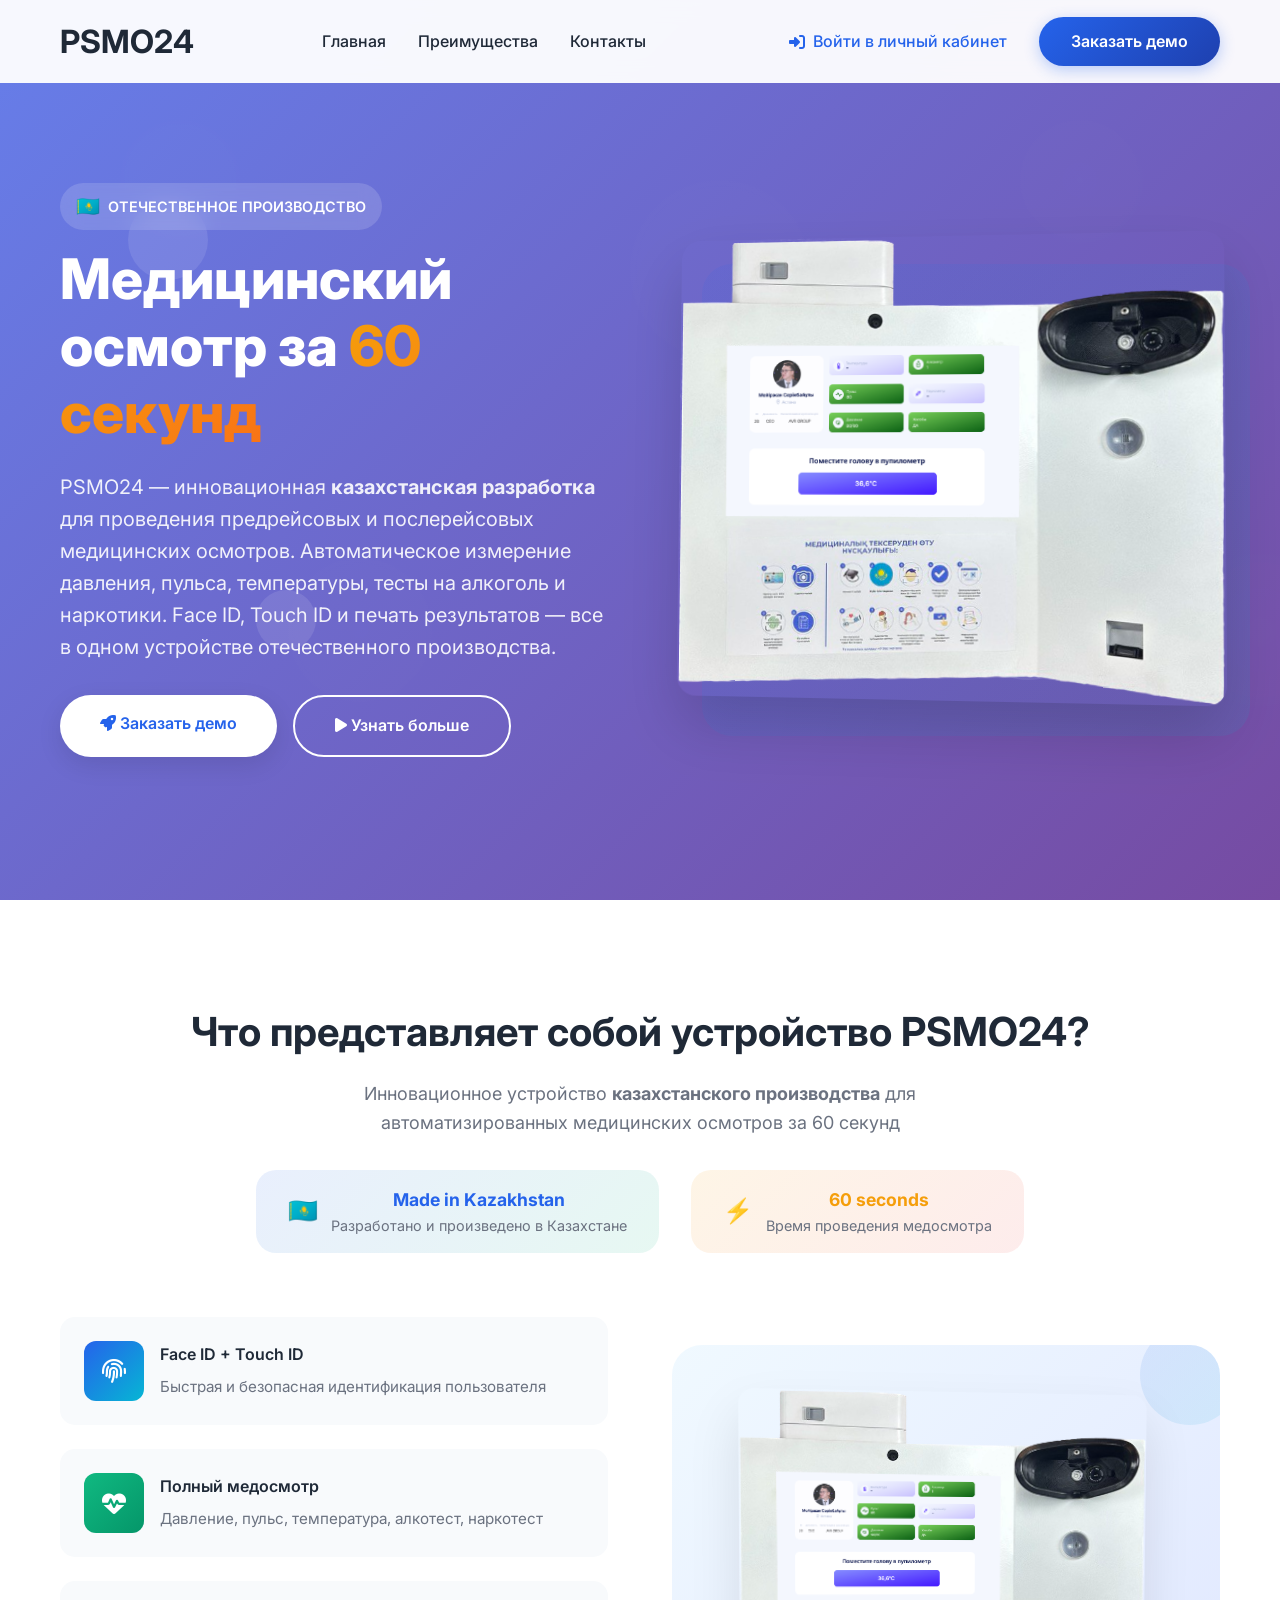
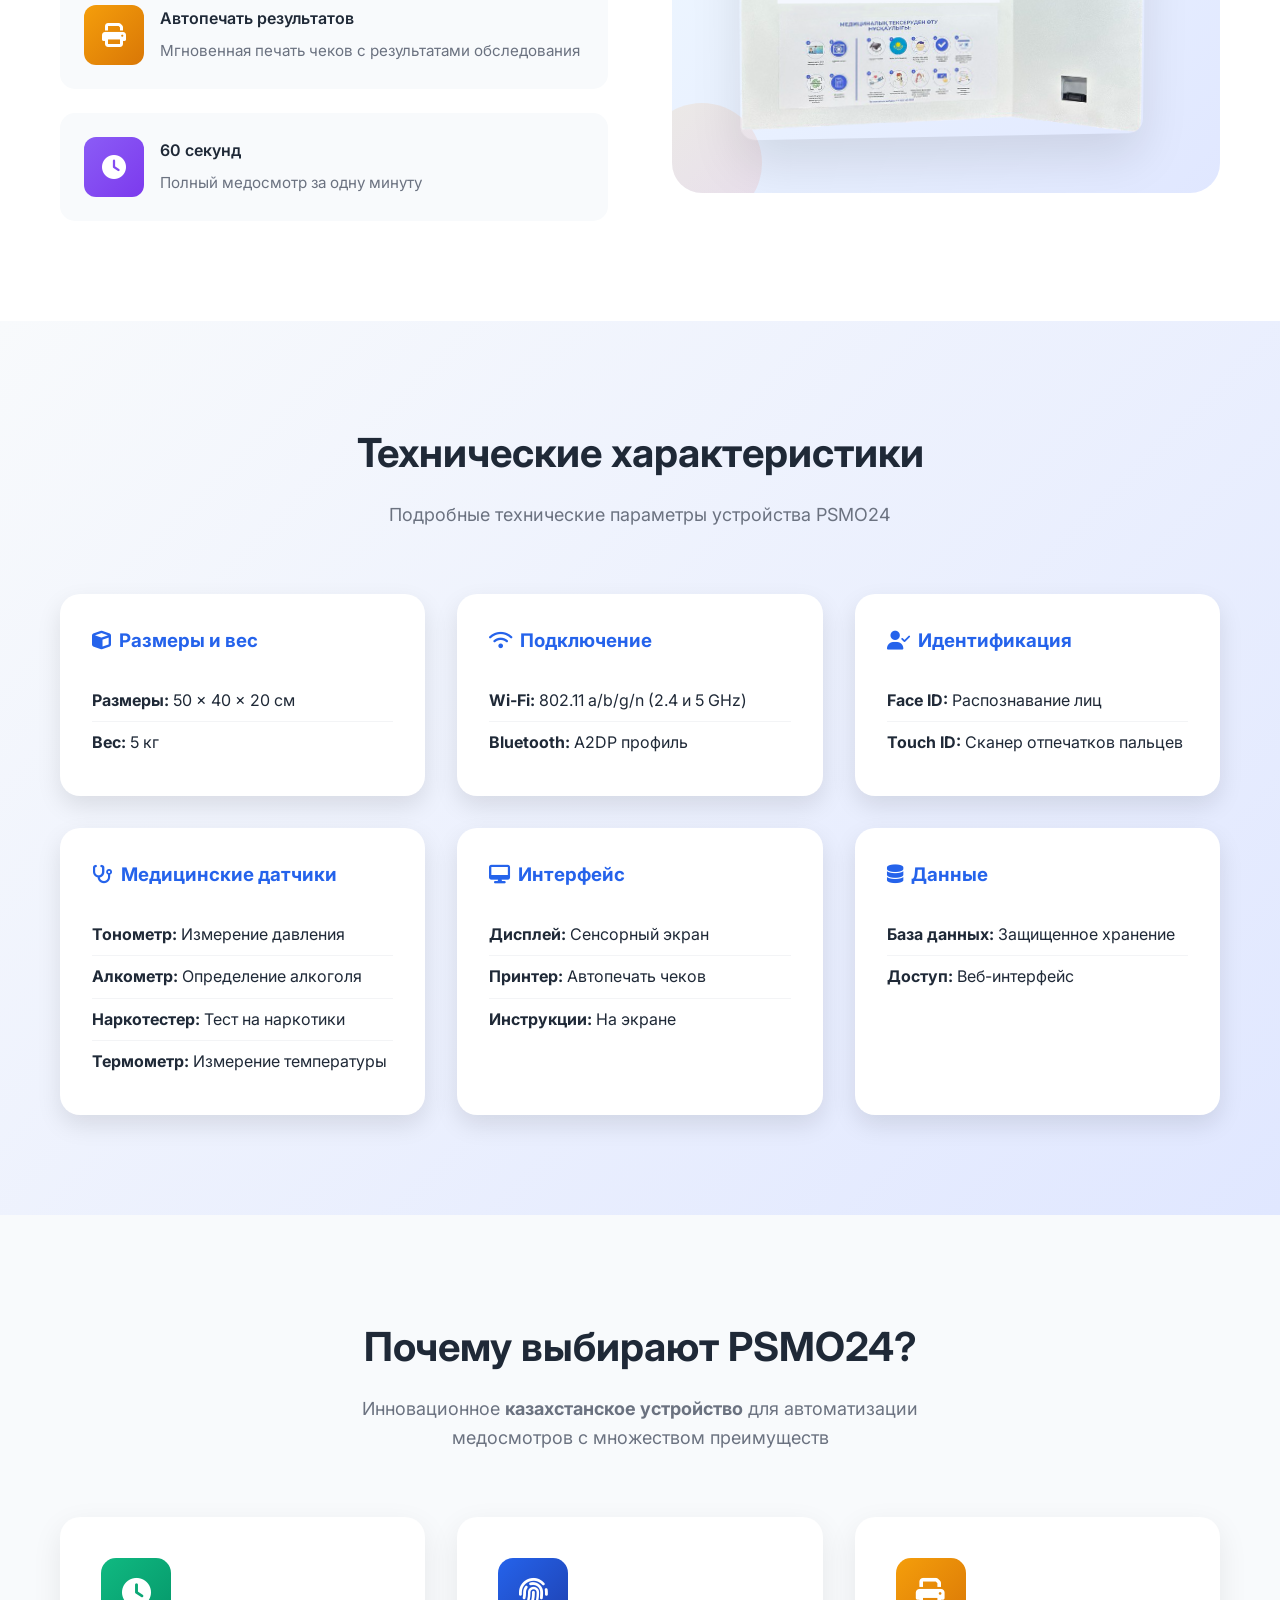
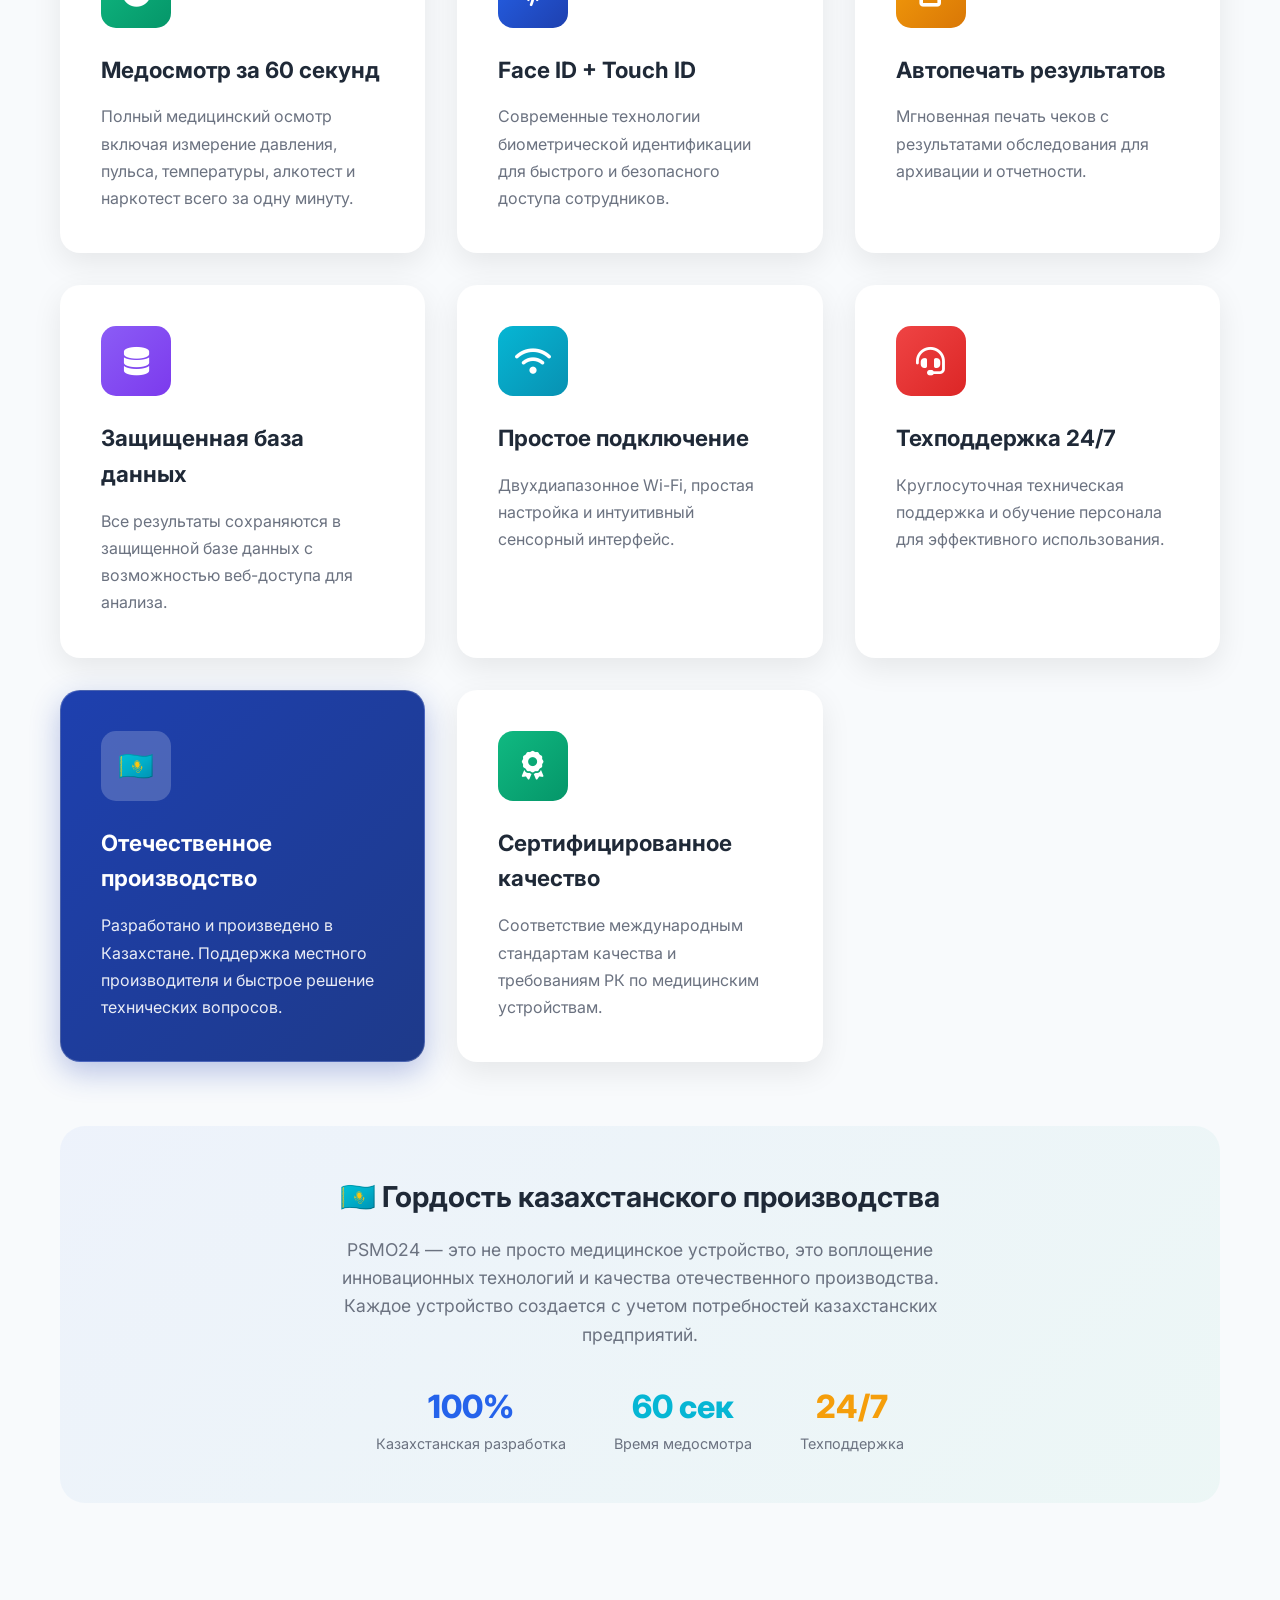
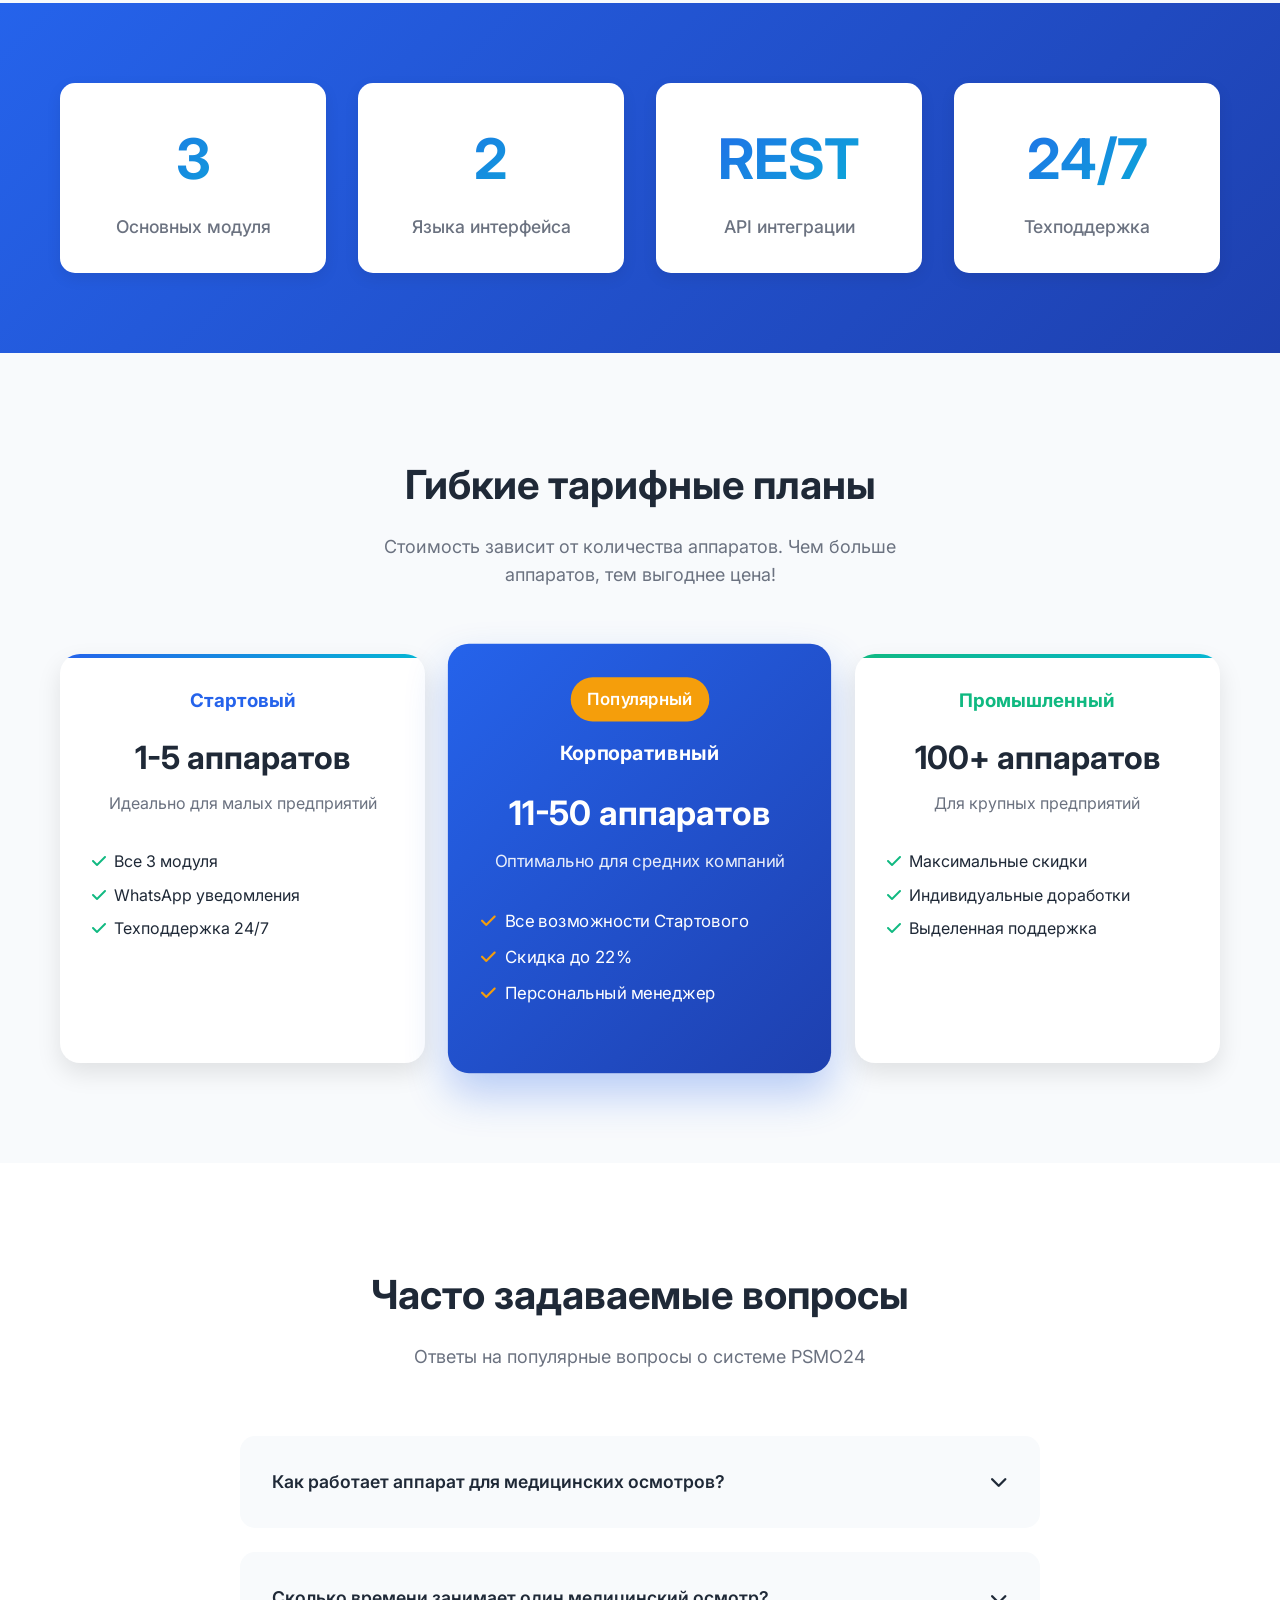
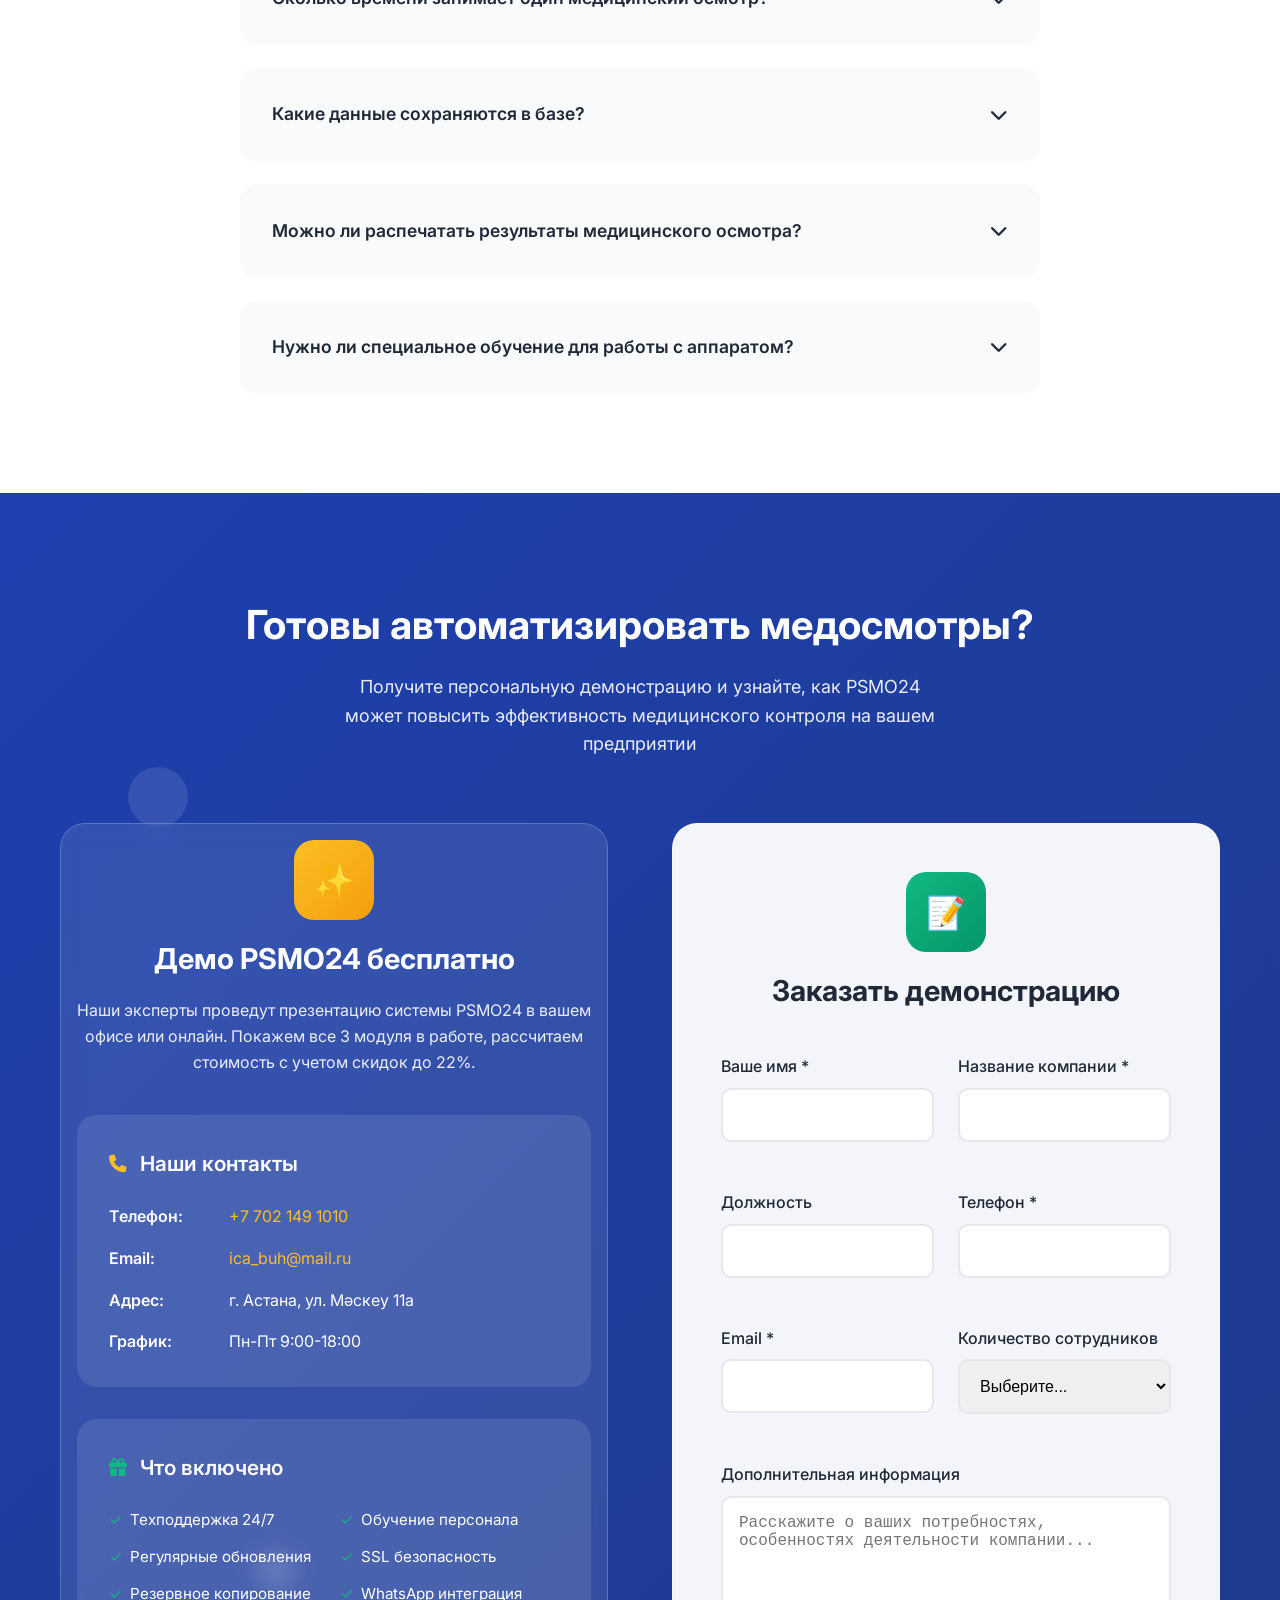
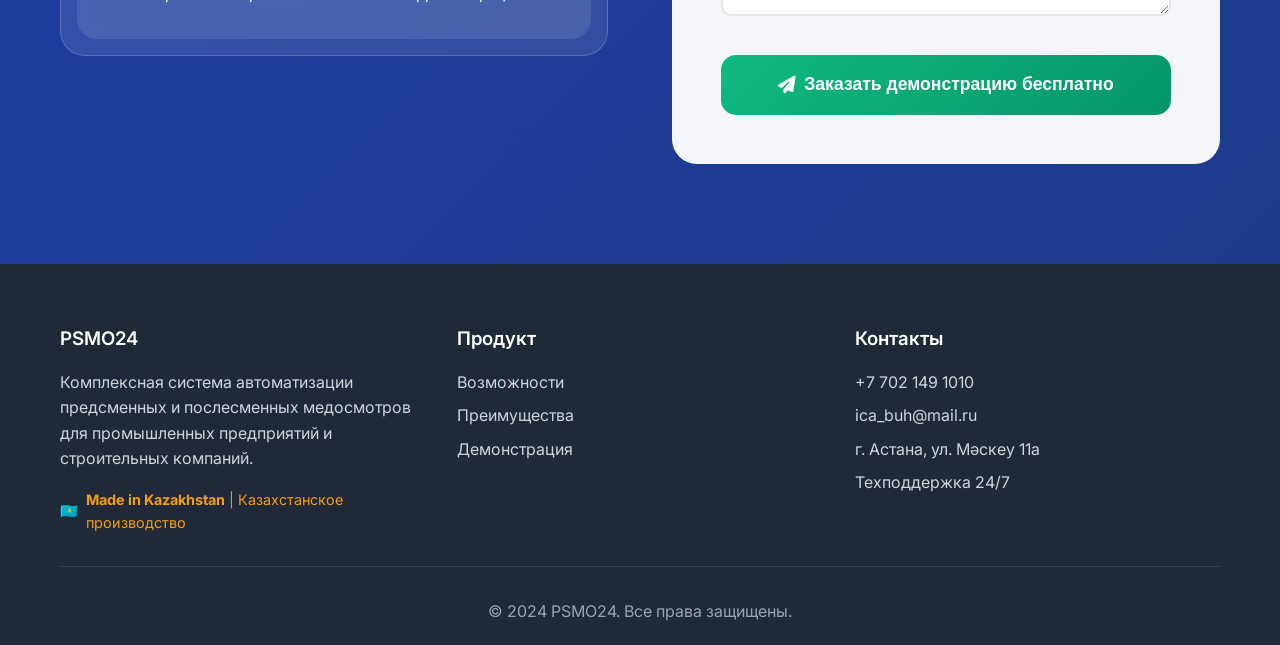
==== commit 2c8d291d: "Обновлен файл index.html: добавлены стили для улучшения адаптивности и визуального восприятия на моб" ====
--- a/index.html
+++ b/index.html
@@ -69,6 +69,11 @@
             box-sizing: border-box;
         }
         
+        body, html {
+            width: 100%;
+            overflow-x: hidden;
+        }
+        
         :root {
             --primary-color: #2563eb;
             --primary-dark: #1e40af;
@@ -89,6 +94,14 @@
             overflow-x: hidden;
         }
         
+        html {
+            overflow-x: hidden;
+        }
+        
+        * {
+            max-width: 100%;
+        }
+        
         .container {
             max-width: 1200px;
             margin: 0 auto;
@@ -172,6 +185,19 @@
             display: none;
         }
         
+        /* Обеспечиваем видимость блока "ОТЕЧЕСТВЕННОЕ ПРОИЗВОДСТВО" */
+        .hero-text > div:first-child {
+            display: flex !important;
+            visibility: visible !important;
+            opacity: 1 !important;
+        }
+        
+        .hero-text > div:first-child > div {
+            display: flex !important;
+            visibility: visible !important;
+            opacity: 1 !important;
+        }
+        
         @media (max-width: 768px) {
             .mobile-only {
                 display: block;
@@ -180,13 +206,35 @@
                 display: none !important;
             }
             
+            /* Предотвращение горизонтальной прокрутки */
+            body, html {
+                overflow-x: hidden !important;
+                width: 100% !important;
+                max-width: 100% !important;
+            }
+            
+            /* Фиксация header на мобильных */
+            .header {
+                height: auto !important;
+                min-height: 70px !important;
+                padding: 0 !important;
+            }
+            
+            .header .container {
+                padding: 0 15px !important;
+            }
+            
             .hero {
                 min-height: 100vh;
-                padding: 100px 0 60px;
+                padding: 120px 0 60px !important;
+                overflow-x: hidden !important;
+                width: 100% !important;
+                max-width: 100vw !important;
+                margin-top: 0 !important;
             }
             
             .hero-content {
-                grid-template-columns: 1fr;
+                grid-template-columns: 1fr !important;
                 gap: 2rem;
                 text-align: center;
             }
@@ -203,6 +251,43 @@
                 justify-content: center;
             }
             
+            /* Адаптация device-content секции */
+            .device-content {
+                grid-template-columns: 1fr !important;
+                gap: 2rem !important;
+                text-align: center;
+            }
+            
+            /* Адаптация карточек Made in Kazakhstan и 60 seconds */
+            .section-header > div:last-child {
+                flex-direction: column !important;
+                justify-content: center !important;
+                gap: 1rem !important;
+                align-items: center !important;
+            }
+            
+            .section-header > div:last-child > div {
+                width: 100% !important;
+                max-width: 100% !important;
+                min-width: unset !important;
+                padding: 1rem 1.5rem !important;
+                text-align: center !important;
+                margin: 0 !important;
+            }
+            
+            /* Адаптация specs-grid */
+            .specs-grid {
+                grid-template-columns: 1fr !important;
+                gap: 1.5rem !important;
+            }
+            
+            /* Адаптация pricing-grid */
+            .pricing-grid {
+                grid-template-columns: 1fr !important;
+                gap: 2rem !important;
+            }
+            
+            /* Адаптация contact-content */
             .contact .contact-content {
                 grid-template-columns: 1fr !important;
                 gap: 2rem !important;
@@ -210,6 +295,53 @@
             
             .contact .form-group-grid {
                 grid-template-columns: 1fr !important;
+            }
+            
+            /* Адаптация всех grid систем */
+            div[style*="grid-template-columns: 1fr 1fr"] {
+                grid-template-columns: 1fr !important;
+            }
+            
+            div[style*="grid-template-columns: repeat(auto-fit"] {
+                grid-template-columns: 1fr !important;
+            }
+            
+            /* Адаптация изображений */
+            .hero-image img {
+                max-width: 100%;
+                height: auto;
+                margin-top: 2rem;
+            }
+            
+            /* Уменьшение отступов на мобильных */
+            section {
+                padding: 60px 0 !important;
+                overflow-x: hidden !important;
+                width: 100% !important;
+                max-width: 100vw !important;
+            }
+            
+            /* Все контейнеры должны помещаться в экран */
+            .container,
+            div,
+            section {
+                box-sizing: border-box !important;
+                max-width: 100% !important;
+            }
+            
+            /* Адаптация карточек */
+            .spec-card,
+            .pricing-card {
+                padding: 2rem 1.5rem !important;
+            }
+            
+            /* Адаптация заголовков */
+            .section-header h2 {
+                font-size: 2rem !important;
+            }
+            
+            .section-header p {
+                font-size: 1rem !important;
             }
         }
         
@@ -220,6 +352,8 @@
             font-size: 1.5rem;
             cursor: pointer;
             z-index: 1001;
+            color: var(--text-dark);
+            padding: 0.5rem;
         }
         
         .mobile-menu-btn.active i {
@@ -227,16 +361,57 @@
         }
         
         .nav-menu.active {
-            display: flex;
+            display: flex !important;
             flex-direction: column;
             position: fixed;
-            top: 80px;
+            top: 70px;
             left: 0;
             width: 100%;
             background: var(--white);
             box-shadow: 0 4px 20px rgba(0,0,0,0.1);
-            padding: 2rem;
+            padding: 1.5rem;
             z-index: 1000;
+            animation: slideDown 0.3s ease-out;
+            border-top: 1px solid #f1f5f9;
+        }
+        
+        @keyframes slideDown {
+            from {
+                opacity: 0;
+                transform: translateY(-10px);
+            }
+            to {
+                opacity: 1;
+                transform: translateY(0);
+            }
+        }
+        
+        @media (max-width: 768px) {
+            .mobile-menu-btn {
+                display: block;
+            }
+            
+            .nav-menu {
+                display: none;
+            }
+            
+            /* Исправление навигации для мобильных */
+            .nav {
+                flex-wrap: nowrap !important;
+                justify-content: space-between !important;
+                align-items: center !important;
+                height: auto !important;
+                min-height: 60px !important;
+            }
+            
+            .nav-actions {
+                display: none !important;
+            }
+            
+            .logo {
+                font-size: 1.5rem !important;
+                flex-shrink: 0 !important;
+            }
         }
         
         /* Hero Section */
@@ -823,15 +998,100 @@
         
         @media (max-width: 480px) {
             .container {
-                padding: 0 15px;
+                padding: 0 10px !important;
+                margin: 0 !important;
+                width: 100% !important;
+                max-width: 100% !important;
             }
             
             .hero {
-                padding: 100px 0 60px;
+                padding: 120px 0 60px !important;
+                margin: 0 !important;
+                width: 100% !important;
+                max-width: 100vw !important;
+            }
+            
+            /* Дополнительная фиксация навигации */
+            .nav {
+                flex-wrap: nowrap !important;
+                height: auto !important;
+                min-height: 60px !important;
+                padding: 0.5rem 0 !important;
+            }
+            
+            .logo {
+                font-size: 1.3rem !important;
+            }
+            
+            /* Принудительная видимость блока на маленьких экранах */
+            .hero-text > div:first-child {
+                display: flex !important;
+                visibility: visible !important;
+                opacity: 1 !important;
+                height: auto !important;
+                overflow: visible !important;
+                margin-bottom: 1.5rem !important;
+            }
+            
+            .hero-text > div:first-child > div {
+                display: flex !important;
+                visibility: visible !important;
+                opacity: 1 !important;
+                background: rgba(255,255,255,0.25) !important;
+                border: 1px solid rgba(255,255,255,0.3) !important;
+                max-width: 100% !important;
+                flex-wrap: nowrap !important;
+            }
+            
+            .hero-text > div:first-child > div span:first-child {
+                display: inline-block !important;
+                font-size: 1.1rem !important;
+                margin-right: 0.4rem !important;
+            }
+            
+            .hero-text > div:first-child > div span:last-child {
+                display: inline-block !important;
+                font-size: 0.7rem !important;
+                font-weight: 700 !important;
+                color: white !important;
+                text-shadow: 0 1px 2px rgba(0,0,0,0.3) !important;
+            }
+            
+            /* Дополнительная адаптация карточек для маленьких экранов */
+            .section-header > div:last-child {
+                gap: 1rem !important;
+                margin-top: 1.5rem !important;
+                flex-direction: column !important;
+            }
+            
+            .section-header > div:last-child > div {
+                width: 100% !important;
+                max-width: 100% !important;
+                min-width: unset !important;
+                padding: 1rem 1.2rem !important;
+                margin: 0 !important;
+            }
+            
+            .section-header > div:last-child > div h3 {
+                font-size: 1rem !important;
+                margin: 0 !important;
+            }
+            
+            .section-header > div:last-child > div div {
+                font-size: 0.85rem !important;
+            }
+            
+            .section-header > div:last-child > div span {
+                font-size: 1.3rem !important;
+                margin-right: 0.5rem !important;
             }
             
             .hero-text h1 {
-                font-size: 2rem;
+                font-size: 2rem !important;
+            }
+            
+            .hero-text p {
+                font-size: 1rem !important;
             }
             
             .feature-card {
@@ -839,7 +1099,147 @@
             }
             
             .stats-grid {
-                grid-template-columns: 1fr;
+                grid-template-columns: 1fr !important;
+            }
+            
+            /* Адаптация кнопок на очень маленьких экранах */
+            .btn-primary,
+            .btn-secondary {
+                padding: 0.8rem 1.5rem !important;
+                font-size: 0.9rem !important;
+                width: 100%;
+                margin-bottom: 1rem;
+                text-align: center;
+            }
+            
+            /* Адаптация hero-cta */
+            .hero-cta {
+                flex-direction: column !important;
+                align-items: stretch !important;
+                gap: 1rem !important;
+            }
+            
+            /* Уменьшение заголовков */
+            .section-header h2 {
+                font-size: 1.8rem !important;
+            }
+            
+            /* Адаптация навигации для мобильных */
+            .nav {
+                flex-wrap: nowrap !important;
+                justify-content: space-between !important;
+                align-items: center !important;
+                padding: 0.8rem 0 !important;
+                height: auto !important;
+                min-height: 70px !important;
+            }
+            
+            .mobile-menu-btn {
+                display: block !important;
+                order: 3 !important;
+                flex-shrink: 0 !important;
+            }
+            
+            .nav-menu {
+                display: none !important;
+            }
+            
+            .nav-actions {
+                display: none !important;
+            }
+            
+            .logo {
+                order: 1 !important;
+                flex-shrink: 0 !important;
+                font-size: 1.4rem !important;
+            }
+            
+            /* Адаптация карточек на маленьких экранах */
+            .spec-card,
+            .pricing-card {
+                padding: 1.5rem 1rem !important;
+                margin-bottom: 1rem;
+            }
+            
+            /* Адаптация таблиц */
+            table {
+                font-size: 0.8rem !important;
+            }
+            
+            /* Адаптация списков */
+            ul li {
+                font-size: 0.9rem !important;
+            }
+            
+            /* Адаптация отступов для всех элементов */
+            .container {
+                padding: 0 10px !important;
+            }
+            
+            /* Адаптация блока "ОТЕЧЕСТВЕННОЕ ПРОИЗВОДСТВО" */
+            .hero-text > div:first-child {
+                display: flex !important;
+                flex-direction: column !important;
+                gap: 0.5rem !important;
+                align-items: center !important;
+                text-align: center !important;
+                width: 100% !important;
+                max-width: 100% !important;
+                justify-content: center !important;
+                margin-bottom: 1rem !important;
+                visibility: visible !important;
+                opacity: 1 !important;
+            }
+            
+            .hero-text > div:first-child > div {
+                display: flex !important;
+                align-items: center !important;
+                justify-content: center !important;
+                padding: 0.4rem 0.8rem !important;
+                font-size: 0.75rem !important;
+                white-space: normal !important;
+                min-width: 0 !important;
+                width: auto !important;
+                max-width: 95% !important;
+                box-sizing: border-box !important;
+                text-align: center !important;
+                line-height: 1.3 !important;
+                margin: 0 auto !important;
+                background: rgba(255,255,255,0.2) !important;
+                border-radius: 25px !important;
+                backdrop-filter: blur(10px) !important;
+                visibility: visible !important;
+                opacity: 1 !important;
+            }
+            
+            .hero-text > div:first-child > div span {
+                display: inline !important;
+                visibility: visible !important;
+                opacity: 1 !important;
+                color: white !important;
+                font-weight: 600 !important;
+            }
+            
+            .hero-text > div:first-child > div span:first-child {
+                font-size: 1rem !important;
+                margin-right: 0.3rem !important;
+            }
+            
+            .hero-text > div:first-child > div span:last-child {
+                font-size: 0.7rem !important;
+                font-weight: 600 !important;
+                word-break: normal !important;
+                white-space: nowrap !important;
+                overflow: visible !important;
+                text-overflow: unset !important;
+            }
+            
+            /* Дополнительная адаптация для очень длинного текста */
+            .hero-text > div:first-child > div {
+                word-wrap: normal !important;
+                overflow-wrap: normal !important;
+                text-overflow: unset !important;
+                overflow: visible !important;
             }
         }
         
@@ -852,11 +1252,72 @@
             .section-header h2 {
                 font-size: 2.5rem;
             }
+            
+            /* Адаптация для планшетов */
+            div[style*="grid-template-columns: repeat(auto-fit, minmax(300px, 1fr))"] {
+                grid-template-columns: repeat(auto-fit, minmax(250px, 1fr)) !important;
+            }
+            
+            /* Карточки Made in Kazakhstan и 60 seconds для больших планшетов */
+            .section-header > div:last-child {
+                flex-direction: column !important;
+                gap: 1.5rem !important;
+                justify-content: center !important;
+                align-items: center !important;
+            }
+            
+            .section-header > div:last-child > div {
+                width: 100% !important;
+                max-width: 450px !important;
+                padding: 1.5rem 2.5rem !important;
+            }
         }
         
         @media (max-width: 1200px) {
             .container {
                 max-width: 1000px;
+            }
+        }
+        
+        /* Дополнительная адаптация для планшетов в портретной ориентации */
+        @media (max-width: 820px) and (orientation: portrait) {
+            .hero-content {
+                grid-template-columns: 1fr !important;
+                text-align: center;
+            }
+            
+            .device-content {
+                grid-template-columns: 1fr !important;
+            }
+            
+            div[style*="grid-template-columns: 1fr 1fr"] {
+                grid-template-columns: 1fr !important;
+            }
+            
+            /* Карточки Made in Kazakhstan и 60 seconds для планшетов */
+            .section-header > div:last-child {
+                flex-direction: column !important;
+                gap: 1.5rem !important;
+                justify-content: center !important;
+                align-items: center !important;
+            }
+            
+            .section-header > div:last-child > div {
+                width: 100% !important;
+                max-width: 400px !important;
+                min-width: unset !important;
+                padding: 1.2rem 2rem !important;
+            }
+        }
+        
+        /* Адаптация для планшетов в альбомной ориентации */
+        @media (max-width: 1024px) and (orientation: landscape) {
+            .hero {
+                padding: 80px 0 40px !important;
+            }
+            
+            section {
+                padding: 50px 0 !important;
             }
         }
         
@@ -1431,7 +1892,7 @@
             
             <div class="contact-content" style="display: grid; grid-template-columns: 1fr 1fr; gap: 4rem; align-items: start;">
                 <!-- Левая колонка с информацией -->
-                <div style="background: rgba(255,255,255,0.1); backdrop-filter: blur(10px); border-radius: 25px; padding: 3rem; border: 1px solid rgba(255,255,255,0.2);">
+                <div style="background: rgba(255,255,255,0.1); backdrop-filter: blur(10px); border-radius: 25px; padding: 1rem; border: 1px solid rgba(255,255,255,0.2);">
                     <div style="text-align: center; margin-bottom: 2.5rem;">
                         <div style="width: 80px; height: 80px; background: linear-gradient(135deg, #fbbf24, #f59e0b); border-radius: 20px; display: flex; align-items: center; justify-content: center; margin: 0 auto 1rem; font-size: 2rem;">
                             ✨
